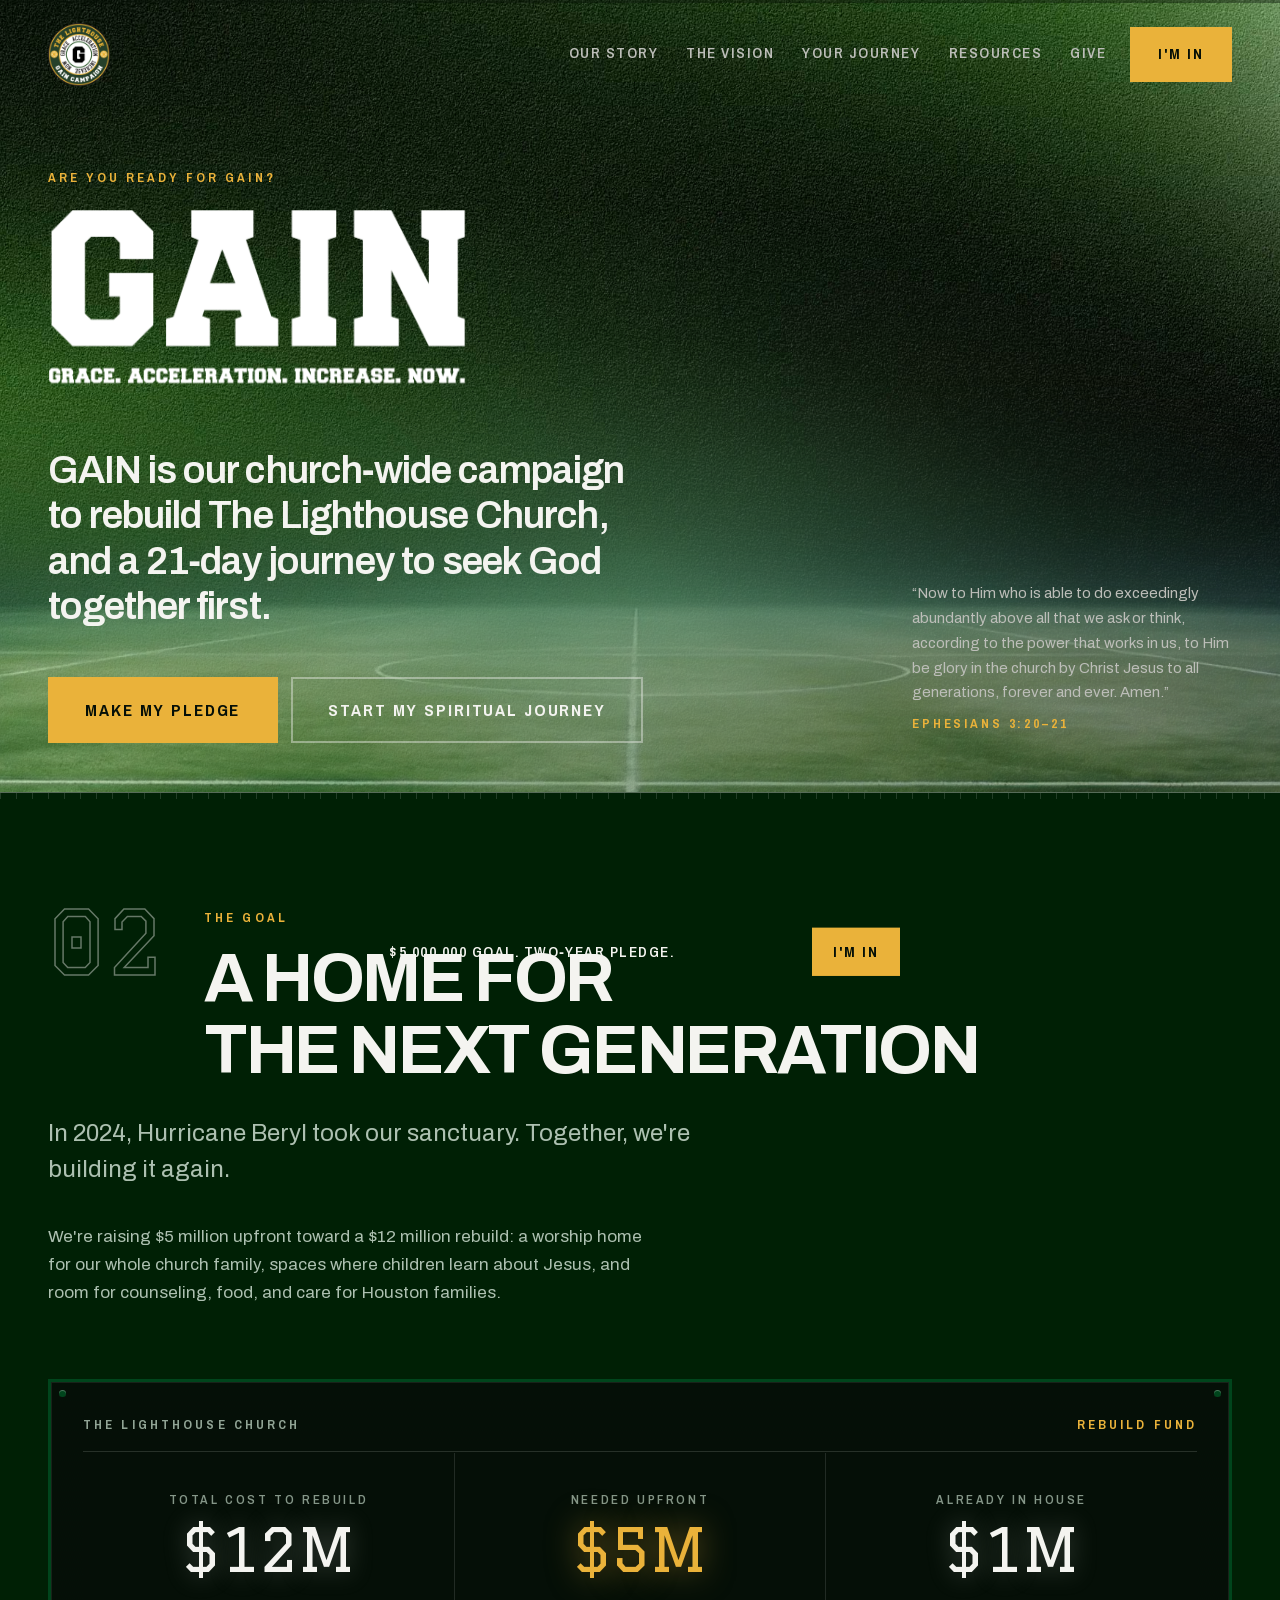
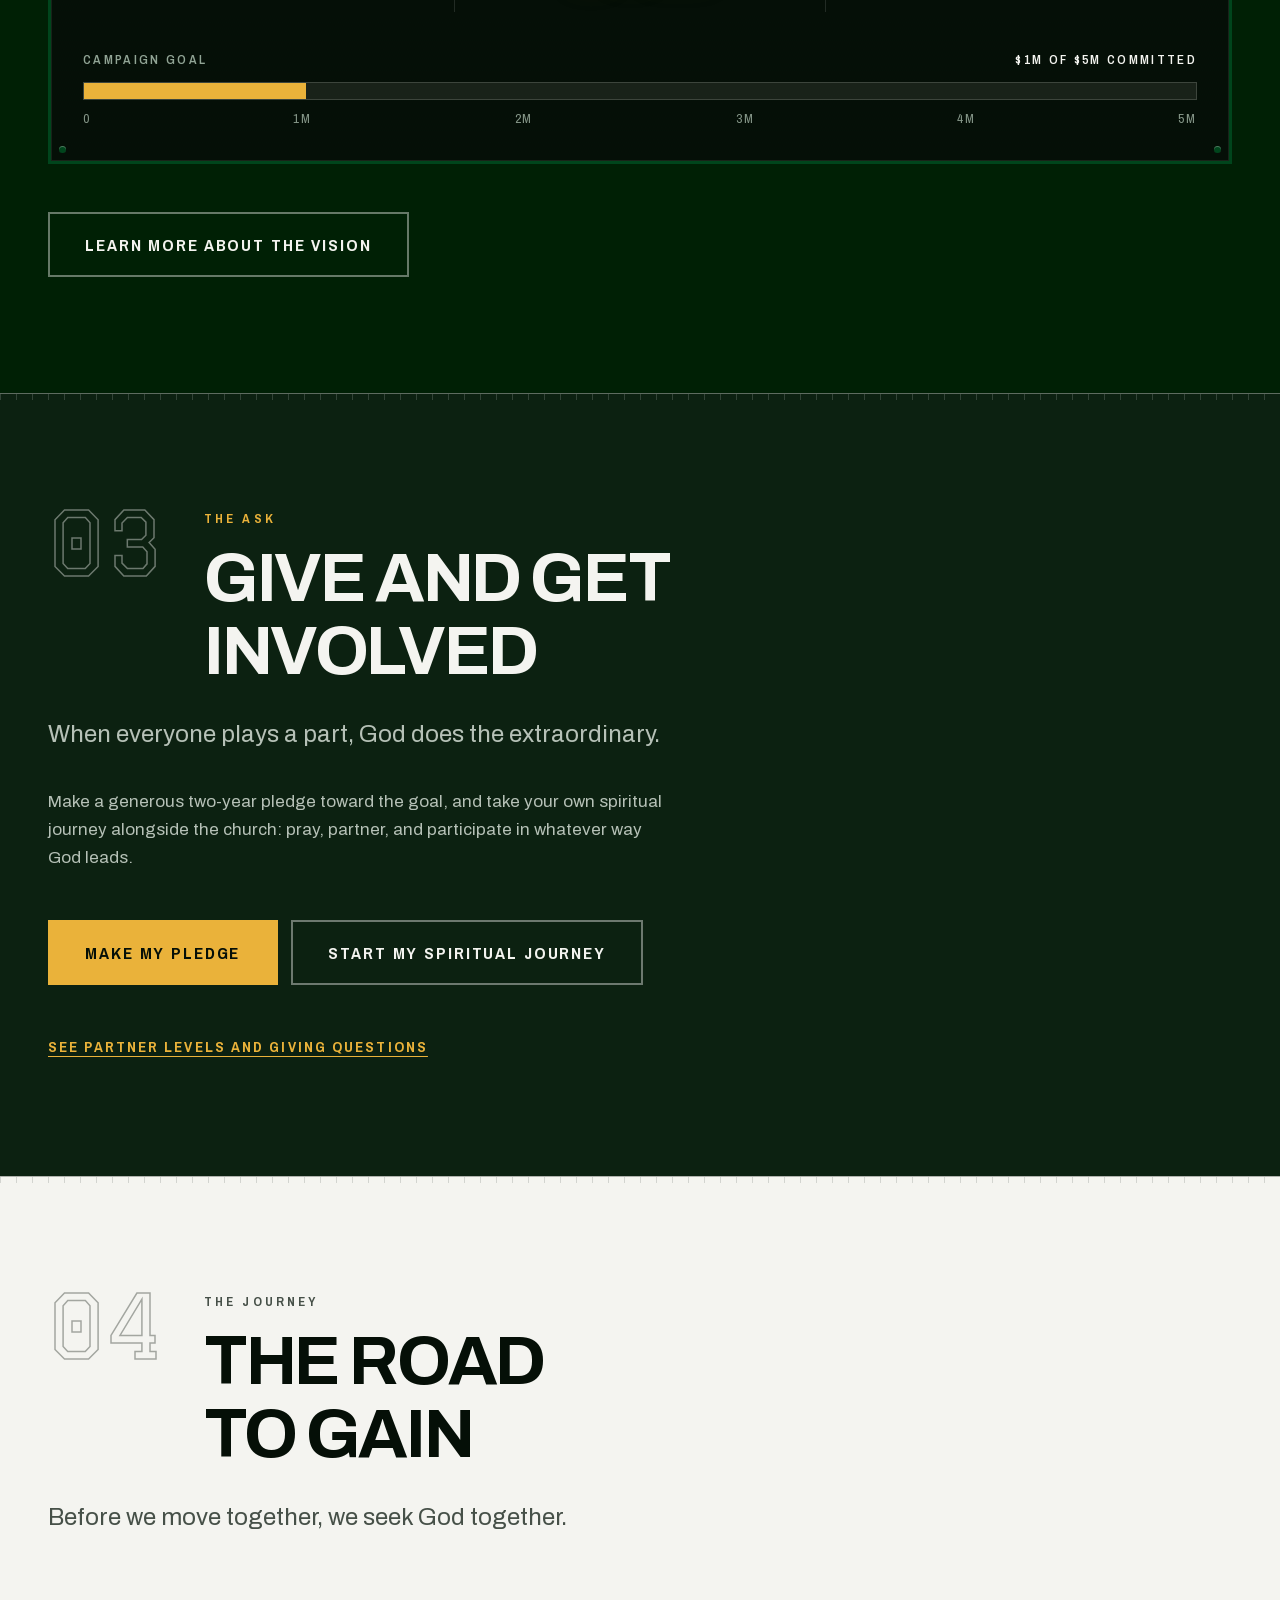
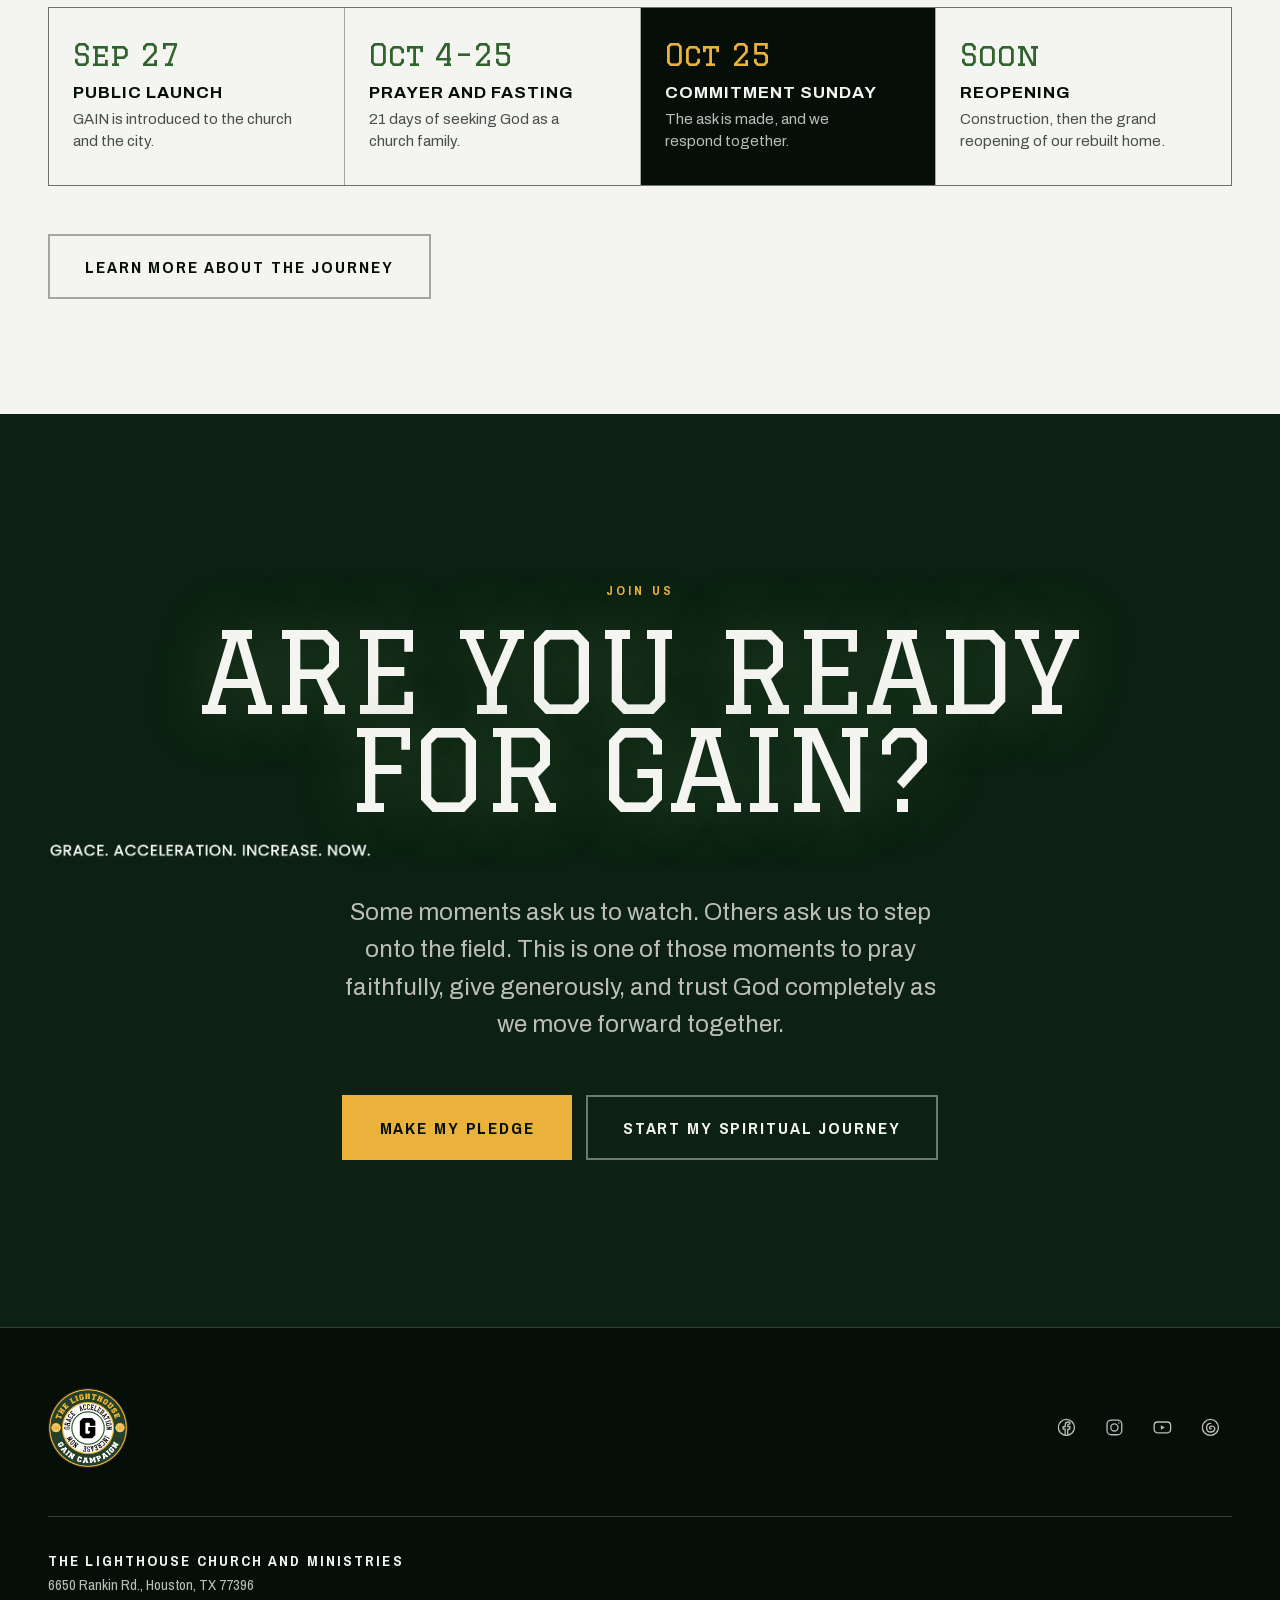
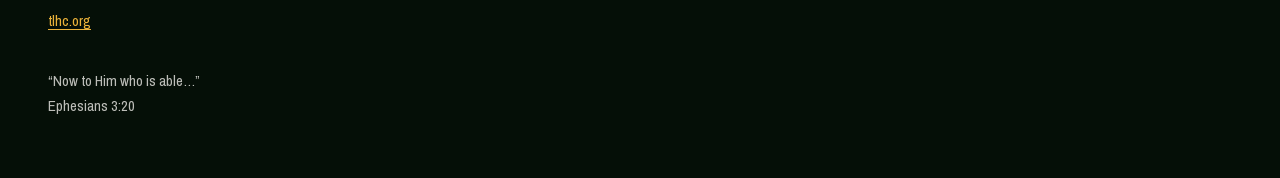
==== index.html @ d68cd8cf "Move the GAIN pledge form to gainjourney.org (/pledge) - New /pledge page with the same fields and w" ====
<!DOCTYPE html>
<html lang="en">
<head>
<meta charset="utf-8">
<meta name="viewport" content="width=device-width, initial-scale=1">
<title>GAIN | The Lighthouse Church</title>
<meta name="description" content="Grace. Acceleration. Increase. Now. The Lighthouse Church is rebuilding. A generous two-year pledge toward a $5,000,000 goal.">
<meta name="theme-color" content="#0c2111">

<link rel="icon" href="assets/favicon-32.png" sizes="32x32" type="image/png">
<link rel="icon" href="assets/favicon-16.png" sizes="16x16" type="image/png">
<link rel="apple-touch-icon" href="assets/apple-touch-icon.png">

<meta property="og:type" content="website">
<meta property="og:title" content="GAIN | The Lighthouse Church">
<meta property="og:description" content="Grace. Acceleration. Increase. Now. Are you ready for GAIN?">
<meta property="og:image" content="assets/field-night.jpg">

<link rel="preload" href="assets/fonts/graduate-400.woff2" as="font" type="font/woff2" crossorigin>
<link rel="preload" href="assets/fonts/archivo-narrow-var.woff2" as="font" type="font/woff2" crossorigin>
<link rel="stylesheet" href="styles.css">
</head>
<body>

<a class="skip" href="#hero">Skip to content</a>
<div class="drive" aria-hidden="true"><span class="drive__bar"></span></div>

<!-- ══ NAV ══════════════════════════════════════════════════════════ -->
<header class="nav" id="nav">
  <div class="nav__in">
    <a class="brand" href="/" aria-label="GAIN, The Lighthouse Church, home">
      <span class="brand__mark"><img src="/assets/gain-stamp.png" alt="The Lighthouse Church, GAIN Campaign" class="brand__mark-img" width="600" height="600"></span>
    </a>

    <nav class="nav__links" aria-label="Sections">
      <a href="/story">Our Story</a>
      <a href="/vision">The Vision</a>
      <a href="/journey">Your Journey</a>
      <a href="/resources">Resources</a>
      <a href="/give">Give</a>
    </nav>

    <a class="btn btn--gold nav__cta" href="/pledge">
      I'm In
    </a>

    <button class="burger" id="burger" aria-expanded="false" aria-controls="drawer" aria-label="Open menu">
      <span></span><span></span><span></span>
    </button>
  </div>

  <div class="drawer" id="drawer" hidden>
    <a href="/story">Our Story</a>
    <a href="/vision">The Vision</a>
    <a href="/journey">Your Journey</a>
    <a href="/resources">Resources</a>
    <a href="/give">Give</a>
    <a class="drawer__cta" href="/pledge">
      I'm In
    </a>
  </div>
</header>

<main>

<!-- ══ HERO ═════════════════════════════════════════════════════════ -->
<section class="hero" id="hero">
  <div class="hero__field" aria-hidden="true"></div>
  <div class="hero__glow" aria-hidden="true"></div>

  <div class="hero__in">
    <p class="kicker kicker--gold r" data-r="1">Are you ready for GAIN?</p>

    <h1 class="wordmark r" data-r="2">
      <span class="wordmark__line"><img src="assets/gain-logo-full-white.png" alt="GAIN. Grace. Acceleration. Increase. Now." class="wordmark__img"></span>
    </h1>

    <div class="hero__ledes r" data-r="4">
      <p class="hero__lede hero__lede--one">GAIN is our church&#8209;wide campaign to rebuild The Lighthouse Church, and a 21&#8209;day journey to seek God together first.</p>
    </div>

    <blockquote class="verse r" data-r="5">
      <p>“Now to Him who is able to do exceedingly abundantly above all that we ask or think,
      according to the power that works in us, to Him be glory in the church by Christ Jesus
      to all generations, forever and ever. Amen.”</p>
      <cite>Ephesians 3:20&#8211;21</cite>
    </blockquote>

    <div class="hero__acts r" data-r="6">
      <a class="btn btn--gold btn--lg" href="/pledge">
        Make my pledge
      </a>
      <a class="btn btn--ghost btn--lg" href="/resources/spiritual-commitment">Start my spiritual journey</a>
    </div>
  </div>
</section>

<!-- ══ THE GOAL ═════════════════════════════════════════════════════ -->
<section class="band band--navy" id="goal">
  <div class="wrap">
    <header class="shead">
      <span class="shead__num" aria-hidden="true">02</span>
      <div class="shead__txt">
        <p class="kicker kicker--gold">The goal</p>
        <h2>A home for <br>the next generation</h2>
      </div>
    </header>

    <p class="lede lede--wide">In 2024, Hurricane Beryl took our sanctuary. Together, we're building it again.</p>

    <div class="prose">
      <p>We're raising $5 million upfront toward a $12 million rebuild: a worship home for
      our whole church family, spaces where children learn about Jesus, and room for
      counseling, food, and care for Houston families.</p>
    </div>

    <div class="scoreboard" id="scoreboard">
      <div class="scoreboard__bolts" aria-hidden="true"><span></span><span></span><span></span><span></span></div>

      <div class="scoreboard__head">
        <span>The Lighthouse Church</span>
        <span class="scoreboard__live">Rebuild fund</span>
      </div>

      <div class="scoreboard__rows">
        <div class="sb">
          <span class="sb__lab">Total cost to rebuild</span>
          <span class="sb__fig" data-count="12" data-prefix="$" data-suffix="M">$12M</span>
        </div>
        <div class="sb sb--key">
          <span class="sb__lab">Needed upfront</span>
          <span class="sb__fig" data-count="5" data-prefix="$" data-suffix="M">$5M</span>
        </div>
        <div class="sb">
          <span class="sb__lab">Already in house</span>
          <span class="sb__fig" data-count="1" data-prefix="$" data-suffix="M">$1M</span>
        </div>
      </div>

      <div class="meter">
        <div class="meter__lab">
          <span>Campaign goal</span>
          <span>$1M of $5M committed</span>
        </div>
        <div class="meter__track" role="img" aria-label="20 percent of the 5 million dollar goal is committed">
          <div class="meter__fill" style="--pct:20%"></div>
        </div>
        <div class="meter__ticks" aria-hidden="true">
          <span>0</span><span>1M</span><span>2M</span><span>3M</span><span>4M</span><span>5M</span>
        </div>
      </div>
    </div>


    <div class="more">
      <a class="btn btn--ghost btn--lg" href="/vision">Learn more about the vision</a>
    </div>
  </div>
</section>

<!-- ══ THE ASK ══════════════════════════════════════════════════════ -->
<section class="band band--green" id="ask">
  <div class="wrap">
    <header class="shead">
      <span class="shead__num" aria-hidden="true">03</span>
      <div class="shead__txt">
        <p class="kicker kicker--gold">The ask</p>
        <h2>Give and get <br>involved</h2>
      </div>
    </header>

    <p class="lede lede--wide">When everyone plays a part, God does the extraordinary.</p>

    <div class="prose">
      <p>Make a generous two-year pledge toward the goal, and take your own spiritual
      journey alongside the church: pray, partner, and participate in whatever way
      God leads.</p>
    </div>

    <div class="hero__acts">
      <a class="btn btn--gold btn--lg" href="/pledge">
        Make my pledge
      </a>
      <a class="btn btn--ghost btn--lg" href="/resources/spiritual-commitment">Start my spiritual journey</a>
    </div>

    <p class="more"><a class="textlink" href="/give">See partner levels and giving questions</a></p>
  </div>
</section>

<!-- ══ THE JOURNEY ══════════════════════════════════════════════════ -->
<section class="band band--chalk" id="journey">
  <div class="wrap">
    <header class="shead">
      <span class="shead__num" aria-hidden="true">04</span>
      <div class="shead__txt">
        <p class="kicker">The journey</p>
        <h2>The road <br>to GAIN</h2>
      </div>
    </header>

    <p class="lede">Before we move together, we seek God together.</p>

    <ol class="road">
      <li><span class="road__d">Sep 27</span><h3>Public launch</h3><p>GAIN is introduced to the church and the city.</p></li>
      <li><span class="road__d">Oct 4&#8211;25</span><h3>Prayer and fasting</h3><p>21 days of seeking God as a church family.</p></li>
      <li class="road--hero"><span class="road__d">Oct 25</span><h3>Commitment Sunday</h3><p>The ask is made, and we respond together.</p></li>
      <li><span class="road__d">Soon</span><h3>Reopening</h3><p>Construction, then the grand reopening of our rebuilt home.</p></li>
    </ol>

    <div class="more">
      <a class="btn btn--ghost btn--lg" href="/journey">Learn more about the journey</a>
    </div>
  </div>
</section>

<!-- ══ FINAL CTA ═════════════════════════════════════════════════════ -->
<section class="final" id="final">
  <div class="final__field" aria-hidden="true"></div>
  <div class="wrap">
    <p class="kicker kicker--gold">Join us</p>
    <h2 class="final__h">Are you ready <br>for GAIN?</h2>
    <p class="final__tag"><img src="assets/gain-tagline.png" alt="Grace. Acceleration. Increase. Now." class="tagline-img"></p>
    <p class="final__body">Some moments ask us to watch. Others ask us to step onto the
    field. This is one of those moments to pray faithfully, give generously, and trust
    God completely as we move forward together.</p>
    <div class="hero__acts hero__acts--center">
      <a class="btn btn--gold btn--lg" href="/pledge">
        Make my pledge
      </a>
      <a class="btn btn--ghost btn--lg" href="/resources/spiritual-commitment">Start my spiritual journey</a>
    </div>
  </div>
</section>

</main>

<!-- ══ FOOTER ═══════════════════════════════════════════════════════ -->
<footer class="foot">
  <div class="wrap">
    <div class="foot__top">
      <img class="foot__logo" src="assets/gain-stamp.png" alt="The Lighthouse Church GAIN Campaign" width="600" height="600" loading="lazy">

      <ul class="foot__socials" aria-label="Follow The Lighthouse Church">
        <li>
          <a href="https://www.facebook.com/TheLightHouseChurch" target="_blank" rel="noopener">
            <svg viewBox="0 0 24 24" fill="none" stroke="currentColor" stroke-width="1.5" stroke-linecap="round" stroke-linejoin="round" aria-hidden="true" focusable="false">
              <circle cx="12" cy="12" r="9.25"/>
              <path d="M13.6 21v-7.1h2.2l.35-2.7h-2.55V9.5c0-.78.22-1.32 1.33-1.32H16V5.86c-.24-.03-1.06-.1-2.02-.1-2 0-3.38 1.22-3.38 3.46v2.02H8.2v2.7h2.4V21"/>
            </svg>
            <span class="sr-only">Facebook (opens in a new tab)</span>
          </a>
        </li>
        <li>
          <a href="https://www.instagram.com/lhhoustonchurch" target="_blank" rel="noopener">
            <svg viewBox="0 0 24 24" fill="none" stroke="currentColor" stroke-width="1.5" stroke-linecap="round" stroke-linejoin="round" aria-hidden="true" focusable="false">
              <rect x="3.5" y="3.5" width="17" height="17" rx="5"/>
              <circle cx="12" cy="12" r="4.15"/>
              <circle cx="17.15" cy="6.85" r="0.9" fill="currentColor" stroke="none"/>
            </svg>
            <span class="sr-only">Instagram (opens in a new tab)</span>
          </a>
        </li>
        <li>
          <a href="https://www.youtube.com/KeionHendersonTV" target="_blank" rel="noopener">
            <svg viewBox="0 0 24 24" fill="none" stroke="currentColor" stroke-width="1.5" stroke-linecap="round" stroke-linejoin="round" aria-hidden="true" focusable="false">
              <rect x="2.5" y="5.75" width="19" height="12.5" rx="4"/>
              <path d="M10.2 9.4v5.2l4.6-2.6-4.6-2.6z" fill="currentColor" stroke="none"/>
            </svg>
            <span class="sr-only">YouTube (opens in a new tab)</span>
          </a>
        </li>
        <li>
          <a href="https://www.threads.com/@lhhoustonchurch" target="_blank" rel="noopener">
            <svg viewBox="0 0 24 24" fill="none" stroke="currentColor" stroke-width="1.5" stroke-linecap="round" stroke-linejoin="round" aria-hidden="true" focusable="false">
              <circle cx="12" cy="12" r="9.25"/>
              <path d="M12.4 7.3c-3 0-4.75 1.8-4.75 5s1.75 5 4.75 5c2.5 0 4.05-1.15 4.5-2.85.4-1.5-.15-2.9-1.6-3.5-1.1-.45-2.5-.5-3.5.1-.75.45-1.05 1.15-.75 1.85.3.7 1.15.95 1.95.65"/>
            </svg>
            <span class="sr-only">Threads (opens in a new tab)</span>
          </a>
        </li>
      </ul>
    </div>

    <div class="foot__in">
      <div>
        <p class="foot__name">The Lighthouse Church and Ministries</p>
        <p>6650 Rankin Rd., Houston, TX 77396</p>
        <p><a href="https://tlhc.org">tlhc.org</a></p>
      </div>
      <p class="foot__verse">“Now to Him who is able…” Ephesians 3:20</p>
    </div>
  </div>
</footer>

<!-- sticky ask -->
<div class="sticky" id="sticky">
  <span>$5,000,000 goal. Two&#8209;year pledge.</span>
  <a class="btn btn--gold" href="/pledge">
    I'm in
  </a>
</div>

<script src="main.js"></script>
</body>
</html>
---- styles.css ----
/* ═══════════════════════════════════════════════════════════════════
   GAIN DAY · The Lighthouse Church
   Lane: championship game program × broadcast graphics package.
   Color strategy: drenched field green, gold load-bearing, deep ink second
   world (no blue: campaign manager wants this site distinct from TLHC's own
   blue brand, green / white / black only).
   ═══════════════════════════════════════════════════════════════════ */

/* Self-hosted: same origin, no third-party round trip, no Google Fonts
   data leaving the visitor's browser. Latin subset only. */
@font-face {
  font-family: 'Archivo';
  font-style: normal;
  font-weight: 400 700;
  font-display: swap;
  src: url('assets/fonts/archivo-var.woff2') format('woff2');
  unicode-range: U+0000-00FF, U+0131, U+0152-0153, U+02BB-02BC, U+02C6, U+02DA, U+02DC, U+0304, U+0308, U+0329, U+2000-206F, U+20AC, U+2122, U+2191, U+2193, U+2212, U+2215, U+FEFF, U+FFFD;
}
@font-face {
  font-family: 'Archivo Narrow';
  font-style: normal;
  font-weight: 400 700;
  font-display: swap;
  src: url('assets/fonts/archivo-narrow-var.woff2') format('woff2');
  unicode-range: U+0000-00FF, U+0131, U+0152-0153, U+02BB-02BC, U+02C6, U+02DA, U+02DC, U+0304, U+0308, U+0329, U+2000-206F, U+20AC, U+2122, U+2191, U+2193, U+2212, U+2215, U+FEFF, U+FFFD;
}
@font-face {
  font-family: 'Graduate';
  font-style: normal;
  font-weight: 400;
  font-display: swap;
  src: url('assets/fonts/graduate-400.woff2') format('woff2');
  unicode-range: U+0000-00FF, U+0131, U+0152-0153, U+02BB-02BC, U+02C6, U+02DA, U+02DC, U+0304, U+0308, U+0329, U+2000-206F, U+20AC, U+2122, U+2191, U+2193, U+2212, U+2215, U+FEFF, U+FFFD;
}

/* ── tokens ──────────────────────────────────────────────────────── */
/* Channel tokens carry L C H so every alpha variant stays on-system.
   Never author a raw oklch() below this block. */
:root {
  --ink-ch:    0.155 0.024 152;
  --field9-ch: 0.225 0.042 150;
  --field-ch:  0.450 0.098 143;
  --glow-ch:   0.620 0.105 145;
  --navy9-ch:  0.205 0.072 152;
  --navy-ch:   0.262 0.090 152;
  --gold-ch:   0.795 0.145 82;
  --chalk-ch:  0.965 0.005 106;

  /* green ramp */
  --ink:        oklch(var(--ink-ch));
  --field-900:  oklch(var(--field9-ch));
  --field:      oklch(var(--field-ch));

  /* "navy" ramp: names kept for a minimal diff, but recolored to green-black
     hue (was blue 264, now 152) so nothing on the page reads as blue */
  --navy-900:   oklch(var(--navy9-ch));
  --navy:       oklch(var(--navy-ch));
  --navy-700:   oklch(0.340 0.098 152);

  /* gold + chalk */
  --gold:       oklch(var(--gold-ch));
  --gold-deep:  oklch(0.680 0.140 76);
  --chalk:      oklch(var(--chalk-ch));
  --chalk-dim:  oklch(0.800 0.008 120);
  --slate-dark: oklch(0.255 0.022 152);

  /* semantic, reassigned per band */
  --bg:      var(--field-900);
  --fg:      var(--chalk);
  --fg-soft: oklch(0.800 0.020 148);
  --rule:    oklch(var(--chalk-ch) / 0.20);
  --rule-hi: oklch(var(--chalk-ch) / 0.42);
  --wash:    oklch(var(--chalk-ch) / 0.06);
  --focus:   var(--gold);
  --danger:  oklch(0.640 0.190 27);

  /* per-band text ramps */
  --on-chalk:     oklch(0.420 0.018 150);
  --on-chalk-dim: oklch(0.480 0.018 150);
  --on-navy:      oklch(0.790 0.030 152);
  --on-navy-2:    oklch(0.700 0.030 152);
  --on-navy-3:    oklch(0.655 0.028 152);
  --ok:      oklch(0.480 0.110 150);

  /* masks only ever read the alpha channel; the color never paints */
  --mask-solid: oklch(0 0 0);

  /* type scale, ratio ~1.33 */
  --t-xs:  0.8125rem;
  --t-sm:  0.9375rem;
  --t-b:   1.0625rem;
  --t-lg:  clamp(1.15rem, 0.95rem + 0.8vw, 1.5rem);
  --t-h3:  clamp(1.25rem, 1.05rem + 0.9vw, 1.75rem);
  --t-h2:  clamp(2.25rem, 1.4rem + 3.6vw, 4.75rem);
  --t-h1:  clamp(3.5rem, 1rem + 14.5vw, 12rem);

  /* rhythm */
  --gut:   clamp(1.25rem, 4vw, 3rem);
  --band:  clamp(4.5rem, 9vw, 9.5rem);
  --band-tight: clamp(3rem, 6vw, 6rem);
  --max:   76rem;

  --ease: cubic-bezier(0.16, 1, 0.3, 1);
}

/* ── reset ───────────────────────────────────────────────────────── */
*, *::before, *::after { box-sizing: border-box; }
* { margin: 0; }

html { -webkit-text-size-adjust: 100%; scroll-behavior: smooth; }
@media (prefers-reduced-motion: reduce) { html { scroll-behavior: auto; } }

body {
  background: var(--ink);
  color: var(--fg);
  font-family: Archivo, "Helvetica Neue", Arial, sans-serif;
  font-size: var(--t-b);
  line-height: 1.62;
  font-synthesis-weight: none;
  -webkit-font-smoothing: antialiased;
  overflow-x: hidden;
}

img { max-width: 100%; display: block; }
[hidden] { display: none !important; }
a { color: inherit; }
button, input, select { font: inherit; color: inherit; }
::selection { background: var(--gold); color: var(--ink); }

:focus-visible {
  outline: 2px solid var(--focus);
  outline-offset: 3px;
  border-radius: 2px;
}

.skip {
  position: absolute; left: 0.5rem; top: -100vh; z-index: 200;
  background: var(--gold); color: var(--ink);
  padding: 0.7rem 1.1rem; font-weight: 700; text-decoration: none;
}
.skip:focus { top: 0.5rem; }

/* visible to assistive tech only */
.sr-only {
  position: absolute; width: 1px; height: 1px;
  padding: 0; margin: -1px; overflow: hidden;
  clip-path: inset(50%); white-space: nowrap; border: 0;
}

/* ── shared type ─────────────────────────────────────────────────── */
h1, h2, h3 { line-height: 1.06; font-weight: 700; letter-spacing: -0.022em; }
/* overflow-wrap is a safety net: text-wrap: balance picks line-break widths
   assuming every word can break at a space, but doesn't re-check that its
   own last line still fits, so a long unbroken word (e.g. "extraordinary.")
   can overflow its own container by several rem after balancing. */
h2 { font-size: var(--t-h2); text-transform: uppercase; letter-spacing: -0.035em; text-wrap: balance; overflow-wrap: break-word; }
h3 { font-size: var(--t-h3); letter-spacing: -0.018em; text-wrap: balance; }
p, li, dd, figcaption { text-wrap: pretty; }

/* authored line breaks are a wide-viewport nicety, never a mobile constraint */
h2 br, .final__h br { display: none; }
@media (min-width: 48rem) { h2 br, .final__h br { display: inline; } }

/* fixed nav clearance for direct hash loads */
section[id] { scroll-margin-top: 5.5rem; }

.kicker {
  font-family: "Archivo Narrow", Archivo, sans-serif;
  font-size: var(--t-xs);
  font-weight: 700;
  text-transform: uppercase;
  letter-spacing: 0.24em;
  color: var(--fg-soft);
  margin-bottom: 1rem;
}
.kicker--gold { color: var(--gold); }

.lede {
  font-size: var(--t-lg);
  line-height: 1.5;
  max-width: 42ch;
  color: var(--fg-soft);
  margin-top: 1.75rem;
}
.lede--wide { max-width: 56ch; }

/* shared measure for narrative paragraphs, reused across several sections */
.prose { max-width: 62ch; margin-top: clamp(1.5rem, 3vw, 2.25rem); }
.prose p { color: var(--fg-soft); font-size: var(--t-b); line-height: 1.65; }
.prose p + p { margin-top: 1.1rem; }
.prose b { color: var(--fg); font-weight: 700; }
/* a kicker introducing a second sub-topic mid-section, and the lede under it */
.prose + .kicker--gold { margin-top: clamp(2.5rem, 5vw, 3.75rem); }
.kicker--gold + .lede { margin-top: 0.5rem; }
/* a CTA directly closing out a paragraph, rather than a whole section */
.prose + .btn { margin-top: clamp(1.5rem, 3vw, 2rem); }

.stamp {
  font-family: "Archivo Narrow", Archivo, sans-serif;
  font-size: var(--t-sm);
  font-weight: 700;
  text-transform: uppercase;
  letter-spacing: 0.2em;
  color: var(--gold);
  text-align: center;
  margin-top: clamp(3rem, 6vw, 5rem);
  padding-top: 1.5rem;
  border-top: 1px solid var(--rule);
}

.note {
  font-family: "Archivo Narrow", Archivo, sans-serif;
  font-size: var(--t-sm);
  color: var(--fg-soft);
  margin-top: 2rem;
}

/* ── layout ──────────────────────────────────────────────────────── */
.wrap { width: min(100% - (var(--gut) * 2), var(--max)); margin-inline: auto; }
.wrap--narrow { --max: 52rem; }

.band {
  position: relative;
  padding-block: var(--band);
  background: var(--bg);
  color: var(--fg);
}
.band--tight { padding-top: var(--band-tight); }

.band--green { --bg: var(--field-900); }
.band--ink   { --bg: var(--ink); }
.band--navy  {
  --bg: var(--navy-900);
  --fg-soft: var(--on-navy);
  --rule: oklch(var(--chalk-ch) / 0.17);
}
.band--chalk {
  --focus: var(--ink);
  --bg: var(--chalk);
  --fg: var(--ink);
  --fg-soft: var(--on-chalk);
  --rule: oklch(var(--ink-ch) / 0.16);
  --rule-hi: oklch(var(--ink-ch) / 0.34);
}

/* chalk hash-mark rule at the top of every band */
.band::before {
  content: "";
  position: absolute; inset-inline: 0; top: 0; height: 7px;
  background:
    linear-gradient(var(--rule-hi), var(--rule-hi)) top left / 100% 1px no-repeat,
    repeating-linear-gradient(90deg,
      var(--rule) 0 1px, transparent 1px 16px) bottom left / 100% 6px no-repeat;
  opacity: 0.85;
}

/* ── section headers ─────────────────────────────────────────────── */
.shead {
  display: grid;
  grid-template-columns: minmax(0, auto) minmax(0, 1fr);
  gap: clamp(1rem, 3vw, 2.5rem);
  align-items: start;
}
.shead__num {
  font-family: Graduate, Georgia, serif;
  font-size: clamp(2.75rem, 7vw, 5.5rem);
  line-height: 0.78;
  color: transparent;
  -webkit-text-stroke: 1.5px var(--rule-hi);
  letter-spacing: 0.02em;
  user-select: none;
}
@supports not (-webkit-text-stroke: 1px currentColor) {
  .shead__num { color: var(--rule); }
}
.shead__txt { min-width: 0; }
.shead .kicker { margin-bottom: 0.85rem; }
/* Utility pages off the numbered section flow (e.g. /resources) skip the
   .shead__num badge - collapse to one column so .shead__txt still gets the
   full width instead of just the "auto" track's content width. */
.shead--plain { grid-template-columns: minmax(0, 1fr); }

/* ── buttons ─────────────────────────────────────────────────────── */
.btn {
  display: inline-flex; align-items: center; justify-content: center;
  appearance: none; -webkit-appearance: none;
  background: none; border-radius: 0;
  font: inherit;
  font-family: "Archivo Narrow", Archivo, sans-serif;
  font-weight: 700;
  font-size: var(--t-sm);
  text-transform: uppercase;
  letter-spacing: 0.14em;
  text-decoration: none;
  padding: 0.85rem 1.6rem;
  border: 2px solid transparent;
  cursor: pointer;
  transition: transform 0.35s var(--ease), background-color 0.35s var(--ease),
              color 0.35s var(--ease), border-color 0.35s var(--ease);
}
.btn--lg { padding: 1.05rem 2.2rem; font-size: var(--t-b); letter-spacing: 0.11em; }
.btn--block { width: 100%; padding-block: 1.05rem; }

.btn--gold { background: var(--gold); color: var(--ink); border-color: var(--gold); }
.btn--gold:hover { background: var(--gold-deep); border-color: var(--gold-deep); transform: translateY(-2px); }

.btn--ghost { border-color: var(--rule-hi); color: var(--fg); }
.btn--ghost:hover { border-color: var(--chalk); background: var(--wash); transform: translateY(-2px); }
.btn:active { transform: translateY(0) scale(0.985); transition-duration: 0.08s; }
.btn[disabled] { opacity: 0.55; pointer-events: none; }

/* ── drive progress ──────────────────────────────────────────────── */
.drive {
  position: fixed; inset-inline: 0; top: 0; height: 3px; z-index: 120;
  background: oklch(var(--ink-ch) / 0.4);
  pointer-events: none;
}
.drive__bar {
  display: block; height: 100%; width: 100%;
  background: var(--gold);
  transform: scaleX(0); transform-origin: left;
}

/* ── nav ─────────────────────────────────────────────────────────── */
.nav {
  position: fixed; inset-inline: 0; top: 0; z-index: 110;
  transition: background-color 0.4s var(--ease), border-color 0.4s var(--ease);
}
.nav.is-stuck,
/* The nav starts transparent everywhere else because the hero underneath
   is always dark, so light nav text stays readable pre-scroll. This page
   has no hero - its first section is the light chalk band - so its nav
   needs the solid, opaque treatment unconditionally, not just once stuck. */
.no-hero .nav {
  /* Fully opaque, deliberately. At 0.94 the fixed nav let scrolling content
     ghost through underneath it: bright text at high contrast is legible
     even through a 6% gap, since there is no backdrop-filter blur to soften
     what's behind. A solid nav bar cannot show what it's covering. */
  background: var(--ink);
  border-bottom: 1px solid var(--rule);
}
.nav__in {
  width: min(100% - (var(--gut) * 2), var(--max));
  margin-inline: auto;
  display: flex; align-items: center; gap: 1.5rem;
  padding-block: clamp(0.75rem, 1.6vw, 1.15rem);
}

.brand { text-decoration: none; display: grid; gap: 0.15rem; margin-right: auto; padding-block: 0.3rem; }
.brand__mark {
  font-family: Graduate, Georgia, serif;
  font-size: clamp(1.1rem, 2.2vw, 1.4rem);
  line-height: 1;
  text-transform: uppercase;
  letter-spacing: 0.01em;
  color: var(--chalk);
}
/* Fixed rem scale, not em: this is a circular badge (fine ring text), not a
   wordmark, so it's sized off the nav bar's own height rather than any
   adjacent text's font-size. Now the only thing in .brand (the "THE
   LIGHTHOUSE CHURCH" label above it is gone), so it can run a bit bigger. */
.brand__mark-img { height: clamp(3.25rem, 6.2vw, 3.9rem); width: auto; display: block; }

.nav__links { display: flex; gap: clamp(1rem, 2.2vw, 2rem); }
.nav__links a {
  font-family: "Archivo Narrow", Archivo, sans-serif;
  font-size: var(--t-sm); font-weight: 600;
  text-transform: uppercase; letter-spacing: 0.1em;
  text-decoration: none; color: var(--chalk-dim);
  padding: 0.8rem 0.35rem;
  margin-inline: -0.35rem;
  white-space: nowrap;
  border-bottom: 2px solid transparent;
  transition: color 0.3s var(--ease), border-color 0.3s var(--ease);
}
.nav__links a:hover { color: var(--chalk); border-bottom-color: var(--gold); }
.nav__links a:active { color: var(--gold); }

.burger { display: none; background: none; border: 0; padding: 0.7rem; cursor: pointer; }
.burger span { display: block; width: 24px; height: 2px; background: var(--chalk); margin: 5px 0; transition: transform 0.35s var(--ease), opacity 0.2s; }
.burger[aria-expanded="true"] span:nth-child(1) { transform: translateY(7px) rotate(45deg); }
.burger[aria-expanded="true"] span:nth-child(2) { opacity: 0; }
.burger[aria-expanded="true"] span:nth-child(3) { transform: translateY(-7px) rotate(-45deg); }

.drawer {
  display: grid; gap: 0.25rem;
  padding: 0.5rem var(--gut) 1.75rem;
  background: var(--ink);
  border-top: 1px solid var(--rule);
}
.drawer a {
  font-family: "Archivo Narrow", Archivo, sans-serif;
  font-size: 1.05rem; font-weight: 600;
  text-transform: uppercase; letter-spacing: 0.1em;
  text-decoration: none; color: var(--chalk);
  padding: 0.7rem 0;
  border-bottom: 1px solid var(--rule);
}
.drawer__cta { color: var(--gold); border-bottom: 0; }

@media (max-width: 76rem) {
  .nav__links, .nav__cta { display: none; }
  .burger { display: block; }
}

/* ── 01 hero ─────────────────────────────────────────────────────── */
.hero {
  position: relative;
  /* Content is bottom-anchored (align-items: flex-end), so min-height only
     sets the gap above the kicker when content is SHORTER than it - that's
     the 100svh -> 88svh cut below. But on a short/medium viewport where the
     stacked hero content (kicker, wordmark, ledes, verse, buttons) is
     TALLER than min-height, the box grows to fit it and flex-end packs
     everything toward the bottom regardless of min-height, so the top
     padding floor becomes the ONLY thing standing between the kicker and
     the fixed nav overlapping it. That floor was cut to 4rem in the same
     change that introduced this bug (reproduced at 1100x700 and 390x700,
     nav bottom edge past the kicker's top edge) - restored to 7rem, safely
     past the tallest measured nav height (~107px) with room to spare. */
  min-height: 88svh;
  display: flex; align-items: flex-end;
  padding-block: clamp(7rem, 10.5vh, 8rem) clamp(2.25rem, 5.5vh, 4rem);
  background-color: var(--field-900);
  background-position: center;
  background-size: cover;
  background-repeat: no-repeat;
  overflow: hidden;
  isolation: isolate;
}
/* same size-tiered breakpoint as .hero__field below, so mobile never pays
   for the full desktop texture */
@media (max-width: 56.24rem) {
  .hero { background-image: url('assets/hero-texture-sm.jpg'); }
}
@media (min-width: 56.25rem) {
  .hero { background-image: url('assets/hero-texture.jpg'); }
}
.hero__field {
  position: absolute; inset-inline: 0; bottom: 0; z-index: -2;
  height: clamp(240px, 46vh, 520px);
  background: bottom center / cover no-repeat;
  opacity: 0.72;
  mask-image: linear-gradient(to top, var(--mask-solid) 42%, transparent 100%);
}
.hero__glow {
  position: absolute; z-index: -1;
  left: 50%; bottom: -18%; translate: -50% 0;
  width: min(140vw, 1500px); aspect-ratio: 2 / 1;
  background: radial-gradient(ellipse at center,
    oklch(var(--glow-ch) / 0.42) 0%,
    oklch(var(--field-ch) / 0.16) 42%,
    transparent 68%);
  pointer-events: none;
}
.hero__in { position: relative; width: min(100% - (var(--gut) * 2), var(--max)); margin-inline: auto; }

/* wide viewports: asymmetric two-column, statement left, rail right */
@media (min-width: 64rem) {
  .hero__in {
    display: grid;
    grid-template-columns: minmax(0, 1fr) minmax(0, 20rem);
    column-gap: clamp(2rem, 5vw, 4.5rem);
    align-items: start;
    grid-template-areas:
      "kick  rail"
      "mark  rail"
      "lede  rail"
      "acts  rail"
      "stats stats";
  }
  .hero .kicker     { grid-area: kick; }
  .hero .wordmark   { grid-area: mark; }
  .hero__ledes      { grid-area: lede; }
  .hero .verse      { grid-area: rail; align-self: end; margin-top: 0; padding-bottom: 0.5rem; }
  .hero__acts       { grid-area: acts; align-self: end; }
  .godstats         { grid-area: stats; margin-top: clamp(2.25rem, 4vw, 3.25rem); }
}

.wordmark {
  font-family: Graduate, Georgia, serif;
  font-size: var(--t-h1);
  line-height: 0.8;
  font-weight: 400;
  text-transform: uppercase;
  letter-spacing: -0.012em;
  color: var(--chalk);
  text-shadow: 0 0 60px oklch(var(--glow-ch) / 0.5),
               0 4px 0 oklch(var(--ink-ch) / 0.35);
  margin: 0.35rem 0 1.25rem;
}
.wordmark__line { display: block; }
/* This image is the full lockup (GAIN + tagline baked in below it), taller
   than the old GAIN-only mark, so it needs more height to render the GAIN
   letters at the same size as before. */
.wordmark__img { height: 0.91em; width: auto; display: block; }

.tagline-img { height: 0.85em; width: auto; display: block; }

.hero__ledes { margin-top: clamp(1.75rem, 4vw, 2.75rem); }
.hero__lede {
  font-size: clamp(1.35rem, 1rem + 1.8vw, 2.4rem);
  line-height: 1.18;
  letter-spacing: -0.025em;
  font-weight: 600;
  max-width: 22ch;
}
.hero__lede + .hero__lede { margin-top: 0.3em; }
.hero__lede--one { max-width: 30ch; }

.verse {
  margin-top: 1.75rem;
  max-width: 46ch;
  font-size: var(--t-sm);
  line-height: 1.65;
  color: var(--chalk-dim);
}
.verse cite {
  display: block; margin-top: 0.5rem;
  font-family: "Archivo Narrow", Archivo, sans-serif;
  font-style: normal; font-weight: 700;
  font-size: var(--t-xs);
  text-transform: uppercase; letter-spacing: 0.22em;
  color: var(--gold);
}

.hero__acts { display: flex; flex-wrap: wrap; gap: 0.85rem; margin-top: clamp(2rem, 4vw, 3rem); }
.hero__acts--center { justify-content: center; }
@media (max-width: 30rem) {
  .hero__acts { display: grid; gap: 0.7rem; }
}

/* "Learn more" row closing a condensed homepage section */
.more { margin-top: clamp(2rem, 4vw, 3rem); }
.textlink {
  font-family: "Archivo Narrow", Archivo, sans-serif;
  font-weight: 700; font-size: var(--t-sm);
  text-transform: uppercase; letter-spacing: 0.14em;
  color: var(--gold);
  text-underline-offset: 4px;
}
.textlink:hover { color: var(--chalk); }

/* Spiritual commitment form: same-origin iframe filling the viewport below
   the fixed nav. The form's commit bar is position:fixed, so the iframe needs a
   viewport height, not a content height. */
.gain-embed {
  height: calc(100vh - 5.2rem);
  min-height: 640px;
  margin-top: 5.2rem;
  background: #0a1a08;
}
.gain-embed iframe { display: block; width: 100%; height: 100%; border: 0; }
@media (max-width: 640px) {
  .gain-embed { height: calc(100vh - 4.2rem); min-height: 560px; margin-top: 4.2rem; }
}

/* "Look what God has done": four-figure strip closing the hero. Numbers
   lead (Graduate, large); the sentence they support sits smaller beneath,
   the reverse of a typical dt/dd pairing, so dt carries the number. */
.godstats {
  padding-top: 1.5rem;
  border-top: 1px solid var(--rule);
}
.godstats__kicker {
  font-family: "Archivo Narrow", Archivo, sans-serif;
  font-size: var(--t-xs); font-weight: 700;
  text-transform: uppercase; letter-spacing: 0.22em;
  color: var(--gold);
  margin-bottom: 1.1rem;
}
.godstats__row {
  display: grid;
  grid-template-columns: repeat(auto-fit, minmax(min(100%, 11rem), 1fr));
  gap: clamp(1.25rem, 3vw, 2.5rem);
}
.godstat__n {
  display: block;
  font-family: Graduate, Georgia, serif;
  font-size: clamp(1.75rem, 4.5vw, 2.75rem);
  line-height: 1;
  color: var(--chalk);
  font-variant-numeric: tabular-nums;
}
.godstat__plus { color: var(--gold); }
.godstat__c {
  margin: 0.5rem 0 0;
  font-family: "Archivo Narrow", Archivo, sans-serif;
  font-size: var(--t-xs);
  text-transform: uppercase; letter-spacing: 0.08em;
  color: var(--chalk-dim);
  line-height: 1.4;
  max-width: 20ch;
}

/* Both URLs sit behind mutually exclusive queries. If either were declared
   unconditionally the browser would fetch it before the override parsed, and
   every visitor would pay for both plates. */
@media (max-width: 56.24rem) {
  .hero__field, .final__field {
    background-image: url("assets/field-night-sm.jpg");
    background-image: image-set(
      url("assets/field-night-sm.webp") type("image/webp"),
      url("assets/field-night-sm.jpg") type("image/jpeg"));
  }
}
@media (min-width: 56.25rem) {
  .hero__field, .final__field {
    background-image: url("assets/field-night.jpg");
    background-image: image-set(
      url("assets/field-night.webp") type("image/webp"),
      url("assets/field-night.jpg") type("image/jpeg"));
  }
}

/* ── 03 drive chart (history) ────────────────────────────────────── */
.drive-chart {
  list-style: none; padding: 0;
  margin-top: clamp(2.75rem, 6vw, 4.5rem);
  position: relative;
}
.drive-chart::before {
  content: ""; position: absolute; top: 0.6rem; bottom: 0.6rem;
  left: clamp(4.4rem, 8vw, 5.6rem);
  width: 1px; background: var(--rule);
}
.play {
  display: grid;
  grid-template-columns: clamp(4.4rem, 8vw, 5.6rem) 1fr;
  gap: 0 clamp(1.25rem, 3vw, 2.5rem);
  padding-block: clamp(1.1rem, 2.4vw, 1.75rem);
  position: relative;
}
.play + .play { border-top: 1px solid var(--rule); }
.play__yr {
  font-family: Graduate, Georgia, serif;
  font-size: clamp(0.9rem, 1.7vw, 1.15rem);
  line-height: 1.2;
  color: oklch(var(--glow-ch));
  letter-spacing: 0;
  text-align: right;
  position: relative;
}
.play__yr .sl { opacity: 0.4; }
.play__yr::after {
  content: ""; position: absolute; top: 0.34em; right: -6.5px;
  width: 9px; height: 9px; border-radius: 50%;
  background: var(--chalk); border: 2px solid var(--field);
}
.play--now .play__yr { color: var(--gold); }
.play--now .play__yr::after { background: var(--gold); border-color: var(--gold-deep); }
.play__body h3 { margin-bottom: 0.4rem; }
.play__body p { color: var(--fg-soft); max-width: 56ch; }

/* ── the trial ───────────────────────────────────────────────────── */
.trial {
  display: grid;
  grid-template-columns: repeat(auto-fit, minmax(min(100%, 22rem), 1fr));
  gap: clamp(2rem, 5vw, 4rem);
  align-items: start;
  margin-top: clamp(3rem, 7vw, 5.5rem);
  padding-top: clamp(2rem, 5vw, 3.5rem);
  border-top: 2px solid var(--ink);
}
/* ── photo slates ────────────────────────────────────────────────── */
.slate-set { display: grid; gap: clamp(1.5rem, 3.5vw, 2.5rem); }
/* Stacked is fine on narrow viewports; side by side keeps both photos
   closer in height to .trial's prose column on wide ones. */
@media (min-width: 64rem) {
  .slate-set { grid-template-columns: 1fr 1fr; }
}
.slate { margin: 0; }
.slate__frame {
  position: relative;
  aspect-ratio: 4 / 3;
  background:
    repeating-linear-gradient(135deg,
      oklch(var(--chalk-ch) / 0.035) 0 2px,
      transparent 2px 9px),
    var(--slate-dark);
  border: 1px solid var(--rule-hi);
  display: grid; place-items: center;
  /* overflow: hidden also resets the grid item's automatic minimum size to 0.
     Without it, a dropped-in photo taller than this frame's own aspect-ratio
     forces the frame to grow to the photo's intrinsic height instead of
     cropping it, since replaced elements can't shrink past their own
     min-content size inside a grid item by default. */
  overflow: hidden;
}
.slate__frame--tall { aspect-ratio: 3 / 2; }
.slate__frame::before,
.slate__frame::after {
  content: ""; position: absolute; width: 14px; height: 14px;
  border: 1px solid var(--gold); opacity: 0.7;
}
.slate__frame::before { top: 10px; left: 10px; border-right: 0; border-bottom: 0; }
.slate__frame::after  { bottom: 10px; right: 10px; border-left: 0; border-top: 0; }
.slate__tag {
  font-family: "Archivo Narrow", Archivo, sans-serif;
  font-size: var(--t-xs); font-weight: 700;
  text-transform: uppercase; letter-spacing: 0.24em;
  color: var(--gold);
}
.slate figcaption {
  font-family: "Archivo Narrow", Archivo, sans-serif;
  font-size: var(--t-xs);
  text-transform: uppercase; letter-spacing: 0.13em;
  color: var(--fg-soft);
  margin-top: 0.75rem;
}
.slate--dark .slate__frame { background-color: var(--field-900); }
.slate__frame img {
  width: 100%; height: 100%;
  object-fit: cover;
  display: block;
}

/* small registration frames: milestone photos, the footer's Instagram slot */
.slate__frame--mini {
  aspect-ratio: 1 / 1;
  border-width: 1px;
}
.slate__frame--mini::before, .slate__frame--mini::after { width: 9px; height: 9px; }
.miniframes {
  list-style: none; padding: 0;
  display: grid;
  grid-template-columns: repeat(auto-fit, minmax(6rem, 1fr));
  gap: clamp(0.6rem, 1.6vw, 1rem);
  margin-top: clamp(2rem, 4vw, 3rem);
}
.miniframes .slate__tag { font-size: 0.6875rem; letter-spacing: 0.14em; }

/* ── 04 box score ────────────────────────────────────────────────── */
.box {
  margin-top: clamp(2.75rem, 6vw, 4.5rem);
  border: 2px solid var(--ink);
}
.box__head {
  display: flex; justify-content: space-between; flex-wrap: wrap; gap: 0.5rem;
  background: var(--ink); color: var(--chalk);
  padding: 0.85rem clamp(1rem, 2.5vw, 1.75rem);
  font-family: "Archivo Narrow", Archivo, sans-serif;
  font-size: var(--t-xs); font-weight: 700;
  text-transform: uppercase; letter-spacing: 0.24em;
}
.box__head span:last-child { color: var(--gold); }

.box__score { padding: clamp(0.75rem, 2vw, 1.5rem) clamp(1rem, 2.5vw, 1.75rem); }
.ln {
  display: grid;
  grid-template-columns: auto 1fr auto;
  align-items: baseline;
  gap: 0 0.75rem;
  padding-block: clamp(0.6rem, 1.4vw, 0.9rem);
}
.ln + .ln { border-top: 1px solid var(--rule); }
.ln dt {
  grid-column: 1; grid-row: 1;
  font-family: "Archivo Narrow", Archivo, sans-serif;
  font-size: clamp(0.8rem, 1.5vw, 0.95rem);
  font-weight: 600;
  text-transform: uppercase; letter-spacing: 0.14em;
  color: var(--fg-soft);
}
.ln::before {
  content: ""; grid-column: 2; grid-row: 1;
  align-self: end;
  height: 0;
  margin-bottom: 0.3em;
  border-bottom: 1px dotted var(--rule-hi);
}
.ln dd {
  grid-column: 3; grid-row: 1; margin: 0;
  font-family: Graduate, Georgia, serif;
  font-size: clamp(1.35rem, 3.4vw, 2.35rem);
  line-height: 1;
  color: var(--ink);
  font-variant-numeric: tabular-nums;
}

.box__foot {
  display: grid;
  grid-template-columns: repeat(auto-fit, minmax(min(100%, 15rem), 1fr));
  gap: clamp(1.25rem, 3vw, 2.5rem);
  padding: clamp(1.25rem, 3vw, 2rem) clamp(1rem, 2.5vw, 1.75rem);
  border-top: 2px solid var(--ink);
  background: oklch(var(--ink-ch) / 0.045);
}
.reach h3 {
  font-family: "Archivo Narrow", Archivo, sans-serif;
  font-size: var(--t-xs); font-weight: 700;
  text-transform: uppercase; letter-spacing: 0.22em;
  color: var(--gold);
  margin-bottom: 0.5rem;
}
.reach p { font-size: var(--t-sm); color: var(--fg-soft); line-height: 1.5; }

/* ── numbered triptych (reused for the 21-day fasting windows) ──── */
.cost {
  list-style: none; padding: 0;
  display: grid;
  grid-template-columns: repeat(auto-fit, minmax(min(100%, 17rem), 1fr));
  gap: 0 clamp(1.5rem, 4vw, 3.5rem);
  margin-top: clamp(2.75rem, 6vw, 4rem);
  border-top: 1px solid var(--rule);
}
.cost li { padding-block: clamp(1.35rem, 3vw, 1.9rem); border-bottom: 1px solid var(--rule); }
.cost__n {
  display: block;
  font-family: Graduate, Georgia, serif;
  font-size: var(--t-xs);
  color: var(--gold);
  letter-spacing: 0.1em;
  margin-bottom: 0.6rem;
}
.cost h3 { font-size: 1.15rem; margin-bottom: 0.4rem; }
.cost p { font-size: var(--t-sm); color: var(--fg-soft); line-height: 1.55; max-width: 40ch; }

/* ── 07 vision ───────────────────────────────────────────────────── */
.vision {
  display: grid;
  grid-template-columns: repeat(auto-fit, minmax(min(100%, 22rem), 1fr));
  gap: clamp(2.25rem, 5vw, 4.5rem);
  align-items: start;
  margin-top: clamp(2.75rem, 6vw, 4.5rem);
}
.build { list-style: none; padding: 0; }
.build li { padding-block: clamp(1.15rem, 2.6vw, 1.6rem); border-bottom: 1px solid var(--rule); }
.build li:first-child { border-top: 1px solid var(--rule); }
.build p { color: var(--fg-soft); font-size: var(--t-b); line-height: 1.5; max-width: 46ch; }

.vision__side { display: grid; gap: clamp(1.75rem, 4vw, 2.75rem); }

/* ── 08 scoreboard ───────────────────────────────────────────────── */
.scoreboard {
  position: relative;
  margin-top: clamp(2.75rem, 6vw, 4.5rem);
  background:
    repeating-linear-gradient(0deg,
      oklch(var(--ink-ch) / 0.55) 0 1px,
      transparent 1px 3px),
    var(--ink);
  border: 3px solid var(--navy-700);
  box-shadow: inset 0 0 0 1px oklch(var(--chalk-ch) / 0.08);
  padding: clamp(1.25rem, 3vw, 2rem);
}
.scoreboard__bolts span {
  position: absolute; width: 7px; height: 7px; border-radius: 50%;
  background: var(--navy-700);
  box-shadow: inset 0 1px 0 oklch(var(--chalk-ch) / 0.3);
}
.scoreboard__bolts span:nth-child(1) { top: 8px; left: 8px; }
.scoreboard__bolts span:nth-child(2) { top: 8px; right: 8px; }
.scoreboard__bolts span:nth-child(3) { bottom: 8px; left: 8px; }
.scoreboard__bolts span:nth-child(4) { bottom: 8px; right: 8px; }

.scoreboard__head {
  display: flex; justify-content: space-between; flex-wrap: wrap; gap: 0.5rem;
  font-family: "Archivo Narrow", Archivo, sans-serif;
  font-size: var(--t-xs); font-weight: 700;
  text-transform: uppercase; letter-spacing: 0.24em;
  color: var(--on-navy-2);
  padding-bottom: 1rem;
  border-bottom: 1px solid oklch(var(--chalk-ch) / 0.14);
}
.scoreboard__live { color: var(--gold); }

.scoreboard__rows {
  display: grid;
  grid-template-columns: repeat(auto-fit, minmax(min(100%, 12rem), 1fr));
  gap: 1px;
  background: oklch(var(--chalk-ch) / 0.12);
  margin-block: 1px;
}
.sb {
  background: var(--ink);
  padding: clamp(1.35rem, 3.5vw, 2.25rem) clamp(0.75rem, 2vw, 1.25rem);
  text-align: center;
}
.sb__lab {
  display: block;
  font-family: "Archivo Narrow", Archivo, sans-serif;
  font-size: var(--t-xs); font-weight: 600;
  text-transform: uppercase; letter-spacing: 0.2em;
  color: var(--on-navy-3);
  margin-bottom: 0.75rem;
}
.sb__fig {
  display: block;
  font-family: Graduate, Georgia, serif;
  font-size: clamp(2.25rem, 7vw, 3.75rem);
  line-height: 0.9;
  color: var(--chalk);
  font-variant-numeric: tabular-nums;
  text-shadow: 0 0 26px oklch(var(--chalk-ch) / 0.25);
}
.sb--key .sb__fig { color: var(--gold); text-shadow: 0 0 32px oklch(var(--gold-ch) / 0.5); }

.meter { padding-top: clamp(1.5rem, 3.5vw, 2.25rem); }
.meter__lab {
  display: flex; justify-content: space-between; flex-wrap: wrap; gap: 0.5rem;
  font-family: "Archivo Narrow", Archivo, sans-serif;
  font-size: var(--t-xs); font-weight: 600;
  text-transform: uppercase; letter-spacing: 0.18em;
  color: var(--on-navy-2);
  margin-bottom: 0.75rem;
}
.meter__lab span:last-child { color: var(--chalk); }
.meter__track {
  height: 18px;
  background: oklch(var(--chalk-ch) / 0.08);
  border: 1px solid oklch(var(--chalk-ch) / 0.16);
  overflow: hidden;
}
.meter__fill {
  height: 100%; width: var(--pct);
  background: var(--gold);
  transform: scaleX(0); transform-origin: left;
  transition: transform 1.5s var(--ease) 0.15s;
}
.is-in .meter__fill { transform: scaleX(1); }
.meter__ticks {
  display: flex; justify-content: space-between;
  font-family: "Archivo Narrow", Archivo, sans-serif;
  font-size: var(--t-xs); letter-spacing: 0.14em;
  color: var(--on-navy-3);
  margin-top: 0.5rem;
}

/* ── 09 roster ───────────────────────────────────────────────────── */
.roster {
  display: grid;
  grid-template-columns: repeat(auto-fit, minmax(min(100%, 21rem), 1fr));
  gap: clamp(1.75rem, 4vw, 3rem);
  margin-top: clamp(2.75rem, 6vw, 4.5rem);
}
.card { border: 1px solid var(--rule); background: oklch(var(--navy9-ch) / 0.55); }
.card__portrait {
  position: relative;
  aspect-ratio: 5 / 4;
  display: grid; place-items: center;
  background:
    repeating-linear-gradient(135deg,
      oklch(var(--chalk-ch) / 0.03) 0 2px,
      transparent 2px 9px),
    var(--navy);
  border-bottom: 1px solid var(--rule);
  /* see .slate__frame's overflow: hidden comment: same fix, same reason */
  overflow: hidden;
}
.card__portrait::before,
.card__portrait::after {
  content: ""; position: absolute; width: 14px; height: 14px;
  border: 1px solid var(--gold); opacity: 0.65;
}
.card__portrait::before { top: 10px; left: 10px; border-right: 0; border-bottom: 0; }
.card__portrait::after  { bottom: 10px; right: 10px; border-left: 0; border-top: 0; }
.card__portrait img {
  width: 100%; height: 100%;
  object-fit: cover;
  object-position: var(--obj-pos, 50% 50%);
  display: block;
}
.card__body { padding: clamp(1.35rem, 3vw, 2rem); }
.card__body h3 { margin-bottom: 0.25rem; }
.card__role {
  font-family: "Archivo Narrow", Archivo, sans-serif;
  font-size: var(--t-xs); font-weight: 700;
  text-transform: uppercase; letter-spacing: 0.22em;
  color: var(--gold);
  margin-bottom: 1rem;
}
.card__body p:last-child { color: var(--fg-soft); font-size: var(--t-sm); line-height: 1.6; }

/* Accent pull-quote on a navy band. Used after the leadership roster and
   again in Partnership Tiers, so it is generic rather than scoped to one
   section. */
.leadquote {
  margin-top: clamp(2.75rem, 6vw, 4.25rem);
  padding-top: clamp(1.75rem, 4vw, 2.5rem);
  border-top: 1px solid var(--rule);
}
.leadquote p {
  font-family: Graduate, Georgia, serif;
  font-size: clamp(1.15rem, 2.4vw, 1.65rem);
  line-height: 1.34;
  color: var(--chalk);
  max-width: 52ch;
}
.leadquote cite {
  display: block; margin-top: 1rem;
  font-family: "Archivo Narrow", Archivo, sans-serif;
  font-style: normal; font-weight: 700;
  font-size: var(--t-xs);
  text-transform: uppercase; letter-spacing: 0.18em;
  color: var(--gold);
}

/* ── 10 tiers (depth chart) ──────────────────────────────────────── */
.tiers {
  list-style: none; padding: 0;
  margin-top: clamp(2.75rem, 6vw, 4.5rem);
  border-top: 1px solid var(--rule);
}
.tiers > li { border-bottom: 1px solid var(--rule); }
.tiers > li:last-child { border-bottom: 2px solid var(--gold); }

.tier {
  display: grid;
  grid-template-columns: minmax(0, auto) minmax(0, 1fr) minmax(0, auto);
  align-items: baseline;
  gap: 0.35rem clamp(1rem, 3vw, 2.5rem);
  padding: clamp(1.1rem, 2.6vw, 1.6rem) 0.75rem;
  margin-inline: -0.75rem;
  text-decoration: none;
  transition: background-color 0.35s var(--ease), transform 0.35s var(--ease);
}
.tier:hover { background: var(--wash); }
.tier:active { transform: scale(0.995); transition-duration: 0.08s; }

.tier__amt {
  font-family: Graduate, Georgia, serif;
  line-height: 0.95;
  color: var(--chalk);
  font-variant-numeric: tabular-nums;
}
.tier__amt sup { font-size: 0.5em; vertical-align: super; }
.tiers > li:nth-child(1) .tier__amt { font-size: clamp(1.5rem, 4vw, 2rem); }
.tiers > li:nth-child(2) .tier__amt { font-size: clamp(1.65rem, 4.5vw, 2.35rem); }
.tiers > li:nth-child(3) .tier__amt { font-size: clamp(1.8rem, 5vw, 2.75rem); }
.tiers > li:nth-child(4) .tier__amt { font-size: clamp(2rem, 5.6vw, 3.2rem); }
.tiers > li:nth-child(5) .tier__amt { font-size: clamp(2.2rem, 6.3vw, 3.75rem); }
.tier--top .tier__amt { font-size: clamp(2.5rem, 7.2vw, 4.4rem); color: var(--gold); }
.tier--top .tier__name { color: var(--gold); }

.tier__name {
  font-family: "Archivo Narrow", Archivo, sans-serif;
  font-size: clamp(0.95rem, 2vw, 1.25rem); font-weight: 700;
  text-transform: uppercase; letter-spacing: 0.2em;
  color: var(--fg-soft);
}
.tier__mo {
  font-family: "Archivo Narrow", Archivo, sans-serif;
  font-size: var(--t-sm);
  text-transform: uppercase; letter-spacing: 0.1em;
  color: var(--on-navy-3);
  text-align: right;
  white-space: nowrap;
}
/* the arrow only appears where a pointer can act on it */
@media (hover: hover) {
  .tier__mo::after {
    content: " \2192";
    color: var(--gold);
    opacity: 0;
    transition: opacity 0.3s var(--ease);
  }
  .tier:hover .tier__mo::after,
  .tier:focus-visible .tier__mo::after { opacity: 1; }
}
@media (max-width: 40rem) {
  .tier { grid-template-columns: minmax(0, 1fr); }
  .tier__mo { text-align: left; }
}

/* ── 11 pledge ───────────────────────────────────────────────────── */
.pledge {
  display: grid;
  grid-template-columns: repeat(auto-fit, minmax(min(100%, 20rem), 1fr));
  gap: clamp(2.25rem, 5vw, 4.5rem);
  align-items: start;
  margin-top: clamp(2.75rem, 6vw, 4.5rem);
}
.ppp { list-style: none; padding: 0; counter-reset: p; }
.ppp li {
  counter-increment: p;
  position: relative;
  padding: clamp(1.1rem, 2.6vw, 1.6rem) 0 clamp(1.1rem, 2.6vw, 1.6rem) 3.25rem;
  border-bottom: 1px solid var(--rule);
}
.ppp li:first-child { border-top: 1px solid var(--rule); }
.ppp li::before {
  content: counter(p, decimal-leading-zero);
  position: absolute; left: 0; top: 1.35rem;
  font-family: Graduate, Georgia, serif;
  font-size: var(--t-sm);
  color: var(--gold);
}
.ppp h3 { font-size: 1.3rem; margin-bottom: 0.3rem; }
.ppp p { color: var(--fg-soft); font-size: var(--t-sm); }

/* The GAIN Day pledge form lives at tlhc.org, external and already live.
   This card sets expectations before that hand-off; it is not a duplicate
   form, and it has no local state to validate. */
.commitcard {
  background: var(--chalk);
  color: var(--ink);
  padding: clamp(1.5rem, 4vw, 2.5rem);
  border: 1px solid var(--rule);
}
.commitcard__head {
  font-family: Graduate, Georgia, serif;
  font-size: clamp(1.25rem, 3vw, 1.6rem);
  text-transform: uppercase;
  color: var(--ink);
  padding-bottom: 1rem;
  margin-bottom: 1.25rem;
  border-bottom: 2px solid var(--ink);
}
.commitcard > p { color: var(--on-chalk); font-size: var(--t-sm); line-height: 1.55; }
.commitcard__list {
  list-style: none; padding: 0;
  margin: 1.25rem 0 1.75rem;
  display: grid;
  grid-template-columns: repeat(auto-fit, minmax(9rem, 1fr));
  gap: 0.6rem 1rem;
}
.commitcard__list li {
  font-family: "Archivo Narrow", Archivo, sans-serif;
  font-size: var(--t-sm); font-weight: 600;
  color: var(--ink);
  padding-left: 1.1rem;
  position: relative;
}
.commitcard__list li::before {
  content: ""; position: absolute; left: 0; top: 0.55em;
  width: 8px; height: 2px; background: var(--gold-deep);
}
.commitcard__foot {
  font-family: "Archivo Narrow", Archivo, sans-serif;
  font-size: var(--t-xs);
  color: var(--on-chalk-dim);
  margin-top: 1rem;
  text-align: center;
}

/* ── 12 road ─────────────────────────────────────────────────────── */
.road {
  list-style: none; padding: 0;
  display: grid;
  grid-template-columns: repeat(auto-fit, minmax(min(100%, 12.5rem), 1fr));
  gap: 1px;
  background: var(--rule-hi);
  margin-top: clamp(2.75rem, 6vw, 4.5rem);
  border: 1px solid var(--rule-hi);
}
.road li { background: var(--chalk); padding: clamp(1.35rem, 3vw, 2rem) clamp(1rem, 2.4vw, 1.5rem); }
.road__d {
  display: block;
  font-family: Graduate, Georgia, serif;
  font-size: clamp(1.35rem, 3.2vw, 1.9rem);
  line-height: 1;
  color: var(--field);
  margin-bottom: 0.85rem;
}
.road h3 { font-size: 1.05rem; text-transform: uppercase; letter-spacing: 0.06em; margin-bottom: 0.4rem; }
.road p { font-size: var(--t-sm); color: var(--fg-soft); line-height: 1.5; }
.road li.road--hero { background: var(--ink); color: var(--chalk); }
.road--hero .road__d { color: var(--gold); }
.road--hero p { color: var(--chalk-dim); }

/* ── 13 faq ──────────────────────────────────────────────────────── */
.qa { margin-top: clamp(2.5rem, 5vw, 4rem); border-top: 1px solid var(--rule-hi); }
.qa details { border-bottom: 1px solid var(--rule-hi); }
.qa summary {
  list-style: none;
  cursor: pointer;
  padding: clamp(1.15rem, 2.6vw, 1.6rem) 3rem clamp(1.15rem, 2.6vw, 1.6rem) 0;
  position: relative;
  font-size: var(--t-h3);
  font-weight: 600;
  letter-spacing: -0.018em;
  line-height: 1.24;
  transition: background-color 0.3s var(--ease);
}
/* the only interactive row on the page with no hover feedback before this;
   .tier washes its background on hover, this matches that language */
.qa summary:hover { background: var(--wash); }
.qa summary::-webkit-details-marker { display: none; }
.qa summary::after {
  content: ""; position: absolute; right: 0.35rem; top: 50%;
  width: 14px; height: 2px; background: var(--field);
  transition: transform 0.35s var(--ease), background-color 0.3s var(--ease);
}
.qa summary::before {
  content: ""; position: absolute; right: 0.35rem; top: 50%;
  width: 14px; height: 2px; background: var(--field);
  transition: transform 0.35s var(--ease), opacity 0.25s var(--ease), background-color 0.3s var(--ease);
  transform: rotate(90deg);
}
.qa summary:hover::after, .qa summary:hover::before { background: var(--gold-deep); }
.qa details[open] summary::before { transform: rotate(0deg); opacity: 0; }
.qa__body { padding-bottom: clamp(1.15rem, 2.6vw, 1.75rem); }
.qa__body p { color: var(--fg-soft); max-width: 62ch; }
.qa__body p + p, .qa__body ul + p { margin-top: 0.85rem; }
.qa__body a { color: var(--field); text-underline-offset: 3px; }
.qa__body ul {
  list-style: none; padding: 0;
  margin: 0.85rem 0; max-width: 62ch;
}
.qa__body li {
  position: relative;
  padding: 0.4rem 0 0.4rem 1.15rem;
  color: var(--fg-soft);
}
.qa__body li::before {
  content: ""; position: absolute; left: 0; top: 0.95em;
  width: 8px; height: 2px; background: var(--field);
}

/* ── 14 final ────────────────────────────────────────────────────── */
.final {
  position: relative;
  padding-block: clamp(5.5rem, 13vw, 11rem);
  background: var(--field-900);
  text-align: center;
  overflow: hidden;
  isolation: isolate;
}
.final__field {
  position: absolute; inset-inline: 0; bottom: 0; z-index: -1;
  height: clamp(180px, 34vh, 380px);
  background: bottom center / cover no-repeat;
  opacity: 0.55;
  mask-image: linear-gradient(to top, var(--mask-solid) 30%, transparent 100%);
}
.final .kicker { margin-bottom: 1.25rem; }
.final__h {
  font-family: Graduate, Georgia, serif;
  font-weight: 400;
  font-size: clamp(2.5rem, 1rem + 8vw, 7rem);
  line-height: 0.88;
  letter-spacing: -0.01em;
  text-transform: uppercase;
  color: var(--chalk);
  text-shadow: 0 0 60px oklch(var(--glow-ch) / 0.4);
}
.final__tag {
  font-family: "Archivo Narrow", Archivo, sans-serif;
  font-size: clamp(0.85rem, 1.8vw, 1.15rem);
  font-weight: 500;
  text-transform: uppercase; letter-spacing: 0.2em;
  color: var(--chalk-dim);
  margin: 1.5rem 0 0;
}
.final__tag b { color: var(--gold); font-weight: 700; }
.final__body {
  font-size: var(--t-lg);
  line-height: 1.55;
  color: var(--chalk-dim);
  max-width: 46ch;
  margin: clamp(1.5rem, 3.5vw, 2.25rem) auto clamp(2.25rem, 5vw, 3.25rem);
}

/* ── resources page ──────────────────────────────────────────────── */
/* Only page in the site with no hero below the fixed nav, so its first
   section needs its own clearance instead of the hero's built-in space. */
.no-hero main > .band:first-child { padding-top: clamp(7rem, 15vw, 10rem); }
.resources { list-style: none; padding: 0; margin-top: clamp(2.5rem, 5vw, 4rem); border-top: 1px solid var(--rule-hi); }
.resources > li { border-bottom: 1px solid var(--rule-hi); }
.resource {
  display: grid;
  grid-template-columns: minmax(0, 1fr) auto;
  align-items: center;
  gap: 0.35rem clamp(1rem, 3vw, 2.5rem);
  padding: clamp(1.25rem, 2.8vw, 1.75rem) 0.75rem;
  margin-inline: -0.75rem;
  text-decoration: none;
  color: inherit;
  transition: background-color 0.3s var(--ease), transform 0.35s var(--ease);
}
a.resource:hover { background: var(--wash); }
a.resource:active { transform: scale(0.995); transition-duration: 0.08s; }
.resource--soon { cursor: default; }
button.resource {
  width: calc(100% + 1.5rem);
  background: none; border: 0; font: inherit; text-align: left; cursor: pointer;
}
button.resource:hover { background: var(--wash); }
button.resource:active { transform: scale(0.995); transition-duration: 0.08s; }

/* explainer video pop-up */
.vid {
  padding: 0; border: 0; background: #000; color: #fff;
  width: min(calc(100vw - 2rem), 70rem);
  max-height: calc(100vh - 2rem);
  margin: auto; inset: 0;
  overflow: hidden;
}
.vid::backdrop { background: rgb(0 0 0 / 0.82); }
.vid video { display: block; width: 100%; max-height: calc(100vh - 2rem); background: #000; }
.vid__close {
  position: absolute; top: 0.5rem; right: 0.5rem; z-index: 1;
  width: 2.75rem; height: 2.75rem;
  border: 0; border-radius: 50%;
  background: rgb(0 0 0 / 0.65); color: #fff;
  font-size: 1.75rem; line-height: 1; cursor: pointer;
}
.vid__close:hover, .vid__close:focus-visible { background: var(--gold); color: var(--ink); }
.resource__body { display: flex; flex-direction: column; gap: 0.3rem; min-width: 0; }
.resource__name {
  font-family: Graduate, Georgia, serif;
  font-size: clamp(1.2rem, 2.6vw, 1.55rem);
}
.resource__desc {
  font-size: var(--t-sm);
  color: var(--fg-soft);
  max-width: 46ch;
}
.resource__cta {
  font-family: "Archivo Narrow", Archivo, sans-serif;
  font-weight: 700;
  font-size: var(--t-xs);
  text-transform: uppercase;
  letter-spacing: 0.18em;
  color: var(--field);
  white-space: nowrap;
}
.resource--soon .resource__cta { color: var(--fg-soft); }

/* ── pledge form (/pledge) ───────────────────────────────────────── */
.verse--chalk { color: var(--on-chalk); margin-top: 1.5rem; }
.verse--chalk cite { color: var(--gold-deep); }
.textlink--dark { color: var(--ink); }

.pform {
  margin-top: clamp(2rem, 4vw, 3rem);
  border: 2px solid var(--ink);
  background: oklch(1 0 0);
  padding: clamp(1.25rem, 3.5vw, 2.5rem);
  display: grid; gap: clamp(1.25rem, 2.5vw, 1.75rem);
}
.pform__title {
  font-family: Graduate, Georgia, serif; font-weight: 400;
  font-size: var(--t-h3); text-transform: uppercase; color: var(--ink);
}
.field { display: grid; gap: 0.4rem; align-content: start; min-width: 0; }
.field-row { display: grid; gap: clamp(1.25rem, 2.5vw, 1.75rem); }
@media (min-width: 40rem) { .field-row { grid-template-columns: 1fr 1fr; } }
.field label, .fieldset legend {
  font-family: "Archivo Narrow", Archivo, sans-serif;
  font-size: var(--t-sm); font-weight: 700;
  text-transform: uppercase; letter-spacing: 0.12em; color: var(--ink);
}
.req { color: var(--gold-deep); }
.hint { font-size: var(--t-sm); color: var(--on-chalk); line-height: 1.45; }
.field input[type="text"], .field input[type="email"], .field input[type="tel"],
.field input[type="date"], .field textarea {
  width: 100%; min-height: 3rem;
  padding: 0.7rem 0.85rem;
  font: inherit; font-size: 1rem; color: var(--ink);
  background: oklch(1 0 0);
  border: 2px solid oklch(var(--ink-ch) / 0.55);
  border-radius: 0;
  appearance: none;
}
.field textarea { resize: vertical; min-height: 7rem; }
.field input::placeholder, .field textarea::placeholder { color: oklch(var(--ink-ch) / 0.55); }
.field input:focus-visible, .field textarea:focus-visible { outline: 3px solid var(--ink); outline-offset: 2px; border-color: var(--ink); }
.fieldset { border: 0; padding: 0; margin: 0; min-width: 0; }
.fieldset legend { padding: 0; margin-bottom: 0.6rem; }
.check, .choice {
  display: flex; align-items: flex-start; gap: 0.85rem;
  padding: 0.9rem 1rem; min-height: 3rem;
  border: 2px solid oklch(var(--ink-ch) / 0.55);
  cursor: pointer; color: var(--ink);
  text-transform: none; letter-spacing: 0; font-family: inherit; font-size: var(--t-b); font-weight: 500;
}
.check input, .choice input { width: 1.35rem; height: 1.35rem; margin: 0.1rem 0 0; flex: none; accent-color: var(--field); }
.check:has(input:checked), .choice:has(input:checked) { border-color: var(--ink); background: oklch(var(--ink-ch) / 0.05); }
.check:has(input:focus-visible), .choice:has(input:focus-visible) { outline: 3px solid var(--ink); outline-offset: 2px; }
.choices { display: grid; gap: 0.75rem; }
.choice span { display: grid; gap: 0.15rem; }
.choice b { font-weight: 700; }
.choice small { font-size: var(--t-sm); color: var(--on-chalk); }
.pform__error {
  padding: 0.85rem 1rem;
  border: 2px solid oklch(0.48 0.19 27); color: oklch(0.42 0.19 27);
  font-weight: 600;
}
.pform .btn[disabled] { opacity: 0.6; }
.pthanks { margin-top: clamp(2rem, 4vw, 3rem); border: 2px solid var(--ink); background: oklch(1 0 0); padding: clamp(1.5rem, 4vw, 3rem); }
.pthanks h3 { font-family: Graduate, Georgia, serif; font-weight: 400; font-size: var(--t-h2); text-transform: uppercase; line-height: 0.95; color: var(--ink); margin-bottom: 1rem; }
.pthanks:focus { outline: none; }

/* ── footer ──────────────────────────────────────────────────────── */
.foot {
  background: var(--ink);
  color: var(--chalk-dim);
  padding-block: clamp(2.5rem, 5vw, 3.75rem);
  border-top: 1px solid var(--rule);
  font-family: "Archivo Narrow", Archivo, sans-serif;
  font-size: var(--t-sm);
}
/* A live Instagram embed would mean a Meta script and token on a page that
   otherwise loads from one origin, so this is a logo + link-out row instead:
   zero added requests, zero third-party scripts. */
.foot__top {
  display: flex; flex-wrap: wrap; gap: clamp(1.25rem, 4vw, 2.5rem);
  justify-content: space-between; align-items: center;
  margin-bottom: clamp(2rem, 4vw, 3rem);
}
/* Circular stamp logo, not a wide wordmark: needs more height than the old
   horizontal lockup did to keep its ring text legible. */
.foot__logo { height: clamp(3.75rem, 8vw, 5rem); width: auto; display: block; }
.foot__socials {
  list-style: none; padding: 0; margin: 0;
  display: flex; gap: 0.25rem;
}
/* .foot__socials li a (not .foot__socials a) so this out-specifies the later
   .foot a rule regardless of source order */
.foot__socials li a {
  display: flex; align-items: center; justify-content: center;
  width: 2.75rem; height: 2.75rem;
  padding: 0; margin: 0;
  color: var(--chalk-dim);
  transition: color 0.25s var(--ease);
}
.foot__socials li a:hover, .foot__socials li a:focus-visible { color: var(--gold); }
.foot__socials li a:active { color: var(--gold-deep); }
.foot__socials svg { width: 1.3rem; height: 1.3rem; }

.foot__in {
  display: flex; flex-direction: column; gap: 1.5rem;
  align-items: flex-start; text-align: left;
  padding-top: clamp(1.5rem, 3vw, 2rem);
  border-top: 1px solid var(--rule);
}
.foot__name { color: var(--chalk); font-weight: 700; text-transform: uppercase; letter-spacing: 0.14em; }
.foot a { color: var(--gold); text-underline-offset: 3px; display: inline-block; padding: 0.75rem 0.3rem; margin-inline: -0.3rem; }
.foot a:active { color: var(--gold-deep); }
.foot__verse { max-width: 30ch; }

/* ── sticky ask ──────────────────────────────────────────────────── */
.sticky {
  position: fixed; z-index: 100;
  left: var(--gut); right: var(--gut); bottom: clamp(0.75rem, 2vw, 1.25rem);
  margin-inline: auto; max-width: 34rem;
  display: flex; align-items: center; justify-content: space-between; gap: 1rem;
  padding: 0.7rem 0.7rem 0.7rem 1.25rem;
  background: var(--ink);
  border: 1px solid var(--rule-hi);
  color: var(--chalk);
  font-family: "Archivo Narrow", Archivo, sans-serif;
  font-size: var(--t-sm); font-weight: 600;
  text-transform: uppercase; letter-spacing: 0.1em;
  visibility: hidden;
  transform: translateY(150%);
  transition: transform 0.5s var(--ease), visibility 0s linear 0.5s;
}
.sticky.is-up {
  visibility: visible;
  transform: translateY(0);
  transition: transform 0.5s var(--ease), visibility 0s;
}
.sticky .btn { padding: 0.6rem 1.15rem; }
@media (max-width: 30rem) { .sticky span { display: none; } .sticky { justify-content: center; } }

/* ── reveals ─────────────────────────────────────────────────────── */
/* The hero animates in pure CSS, deliberately. It previously depended on JS
   adding .is-in, which meant a blocked or failed script left the entire ask
   at opacity 0 forever. Nothing above the fold may depend on script. */
@keyframes rise {
  from { opacity: 0; transform: translateY(18px); }
  to   { opacity: 1; transform: none; }
}
.hero .r { animation: rise 0.8s var(--ease) both; }
.hero .r:nth-child(1) { animation-delay: 0.09s; }
.hero .r:nth-child(2) { animation-delay: 0.18s; }
.hero .r:nth-child(3) { animation-delay: 0.27s; }
.hero .r:nth-child(4) { animation-delay: 0.36s; }
.hero .r:nth-child(5) { animation-delay: 0.45s; }
.hero .r:nth-child(6) { animation-delay: 0.54s; }
.hero .r:nth-child(7) { animation-delay: 0.63s; }

/* Scroll reveals stay script-driven and fail open: .reveal is applied BY the
   script, so with no script nothing is ever hidden in the first place. */
.reveal { opacity: 0; transform: translateY(24px); }
.reveal.is-in {
  opacity: 1; transform: none;
  transition: opacity 0.8s var(--ease), transform 0.8s var(--ease);
}
/* Keyboard focus can reach a container before the observer has revealed it.
   Never let someone tab into something they cannot see. */
.reveal:focus-within { opacity: 1; transform: none; }

@media (prefers-reduced-motion: reduce) {
  .hero .r { animation: none; }
  .reveal { opacity: 1 !important; transform: none !important; transition: none !important; }
  .meter__fill { transform: scaleX(1) !important; transition: none !important; }
  .drive { display: none; }
  .btn:hover { transform: none; }
  .sticky { transition: none; }
}

/* ── forced colours (Windows High Contrast) ─────────────────────── */
/* Backgrounds are replaced by the OS palette, so anything drawn purely with
   background-color disappears. Restore the load-bearing pieces with borders
   and system colours; let the decorative ones go. */
@media (forced-colors: active) {
  :focus-visible { outline: 3px solid Highlight; outline-offset: 3px; }

  /* section separators are structure, not decoration */
  .band::before { background: none; border-top: 1px solid CanvasText; }

  /* the goal meter carries data, so keep its real colours */
  .meter__fill { forced-color-adjust: none; }
  .meter__track { border: 1px solid CanvasText; }

  /* CSS-drawn marks that would otherwise vanish */
  .play__yr::after { background: Canvas; border-color: CanvasText; }
  .scoreboard__bolts span { border: 1px solid CanvasText; }
  .slate__frame { border-color: CanvasText; }
  .slate__frame::before, .slate__frame::after,
  .card__portrait::before, .card__portrait::after { border-color: CanvasText; }

  /* buttons must not read as plain text */
  .btn { border-color: CanvasText; }
}

/* ── print ───────────────────────────────────────────────────────── */
@media print {
  .nav, .sticky, .drive, .hero__field, .hero__glow, .final__field { display: none !important; }
  body { background: var(--chalk); color: var(--ink); }
  .band, .hero, .final { background: var(--chalk) !important; color: var(--ink) !important; padding-block: 1.5rem; }
  .hero .r { animation: none; }
  .reveal { opacity: 1 !important; transform: none !important; }
}
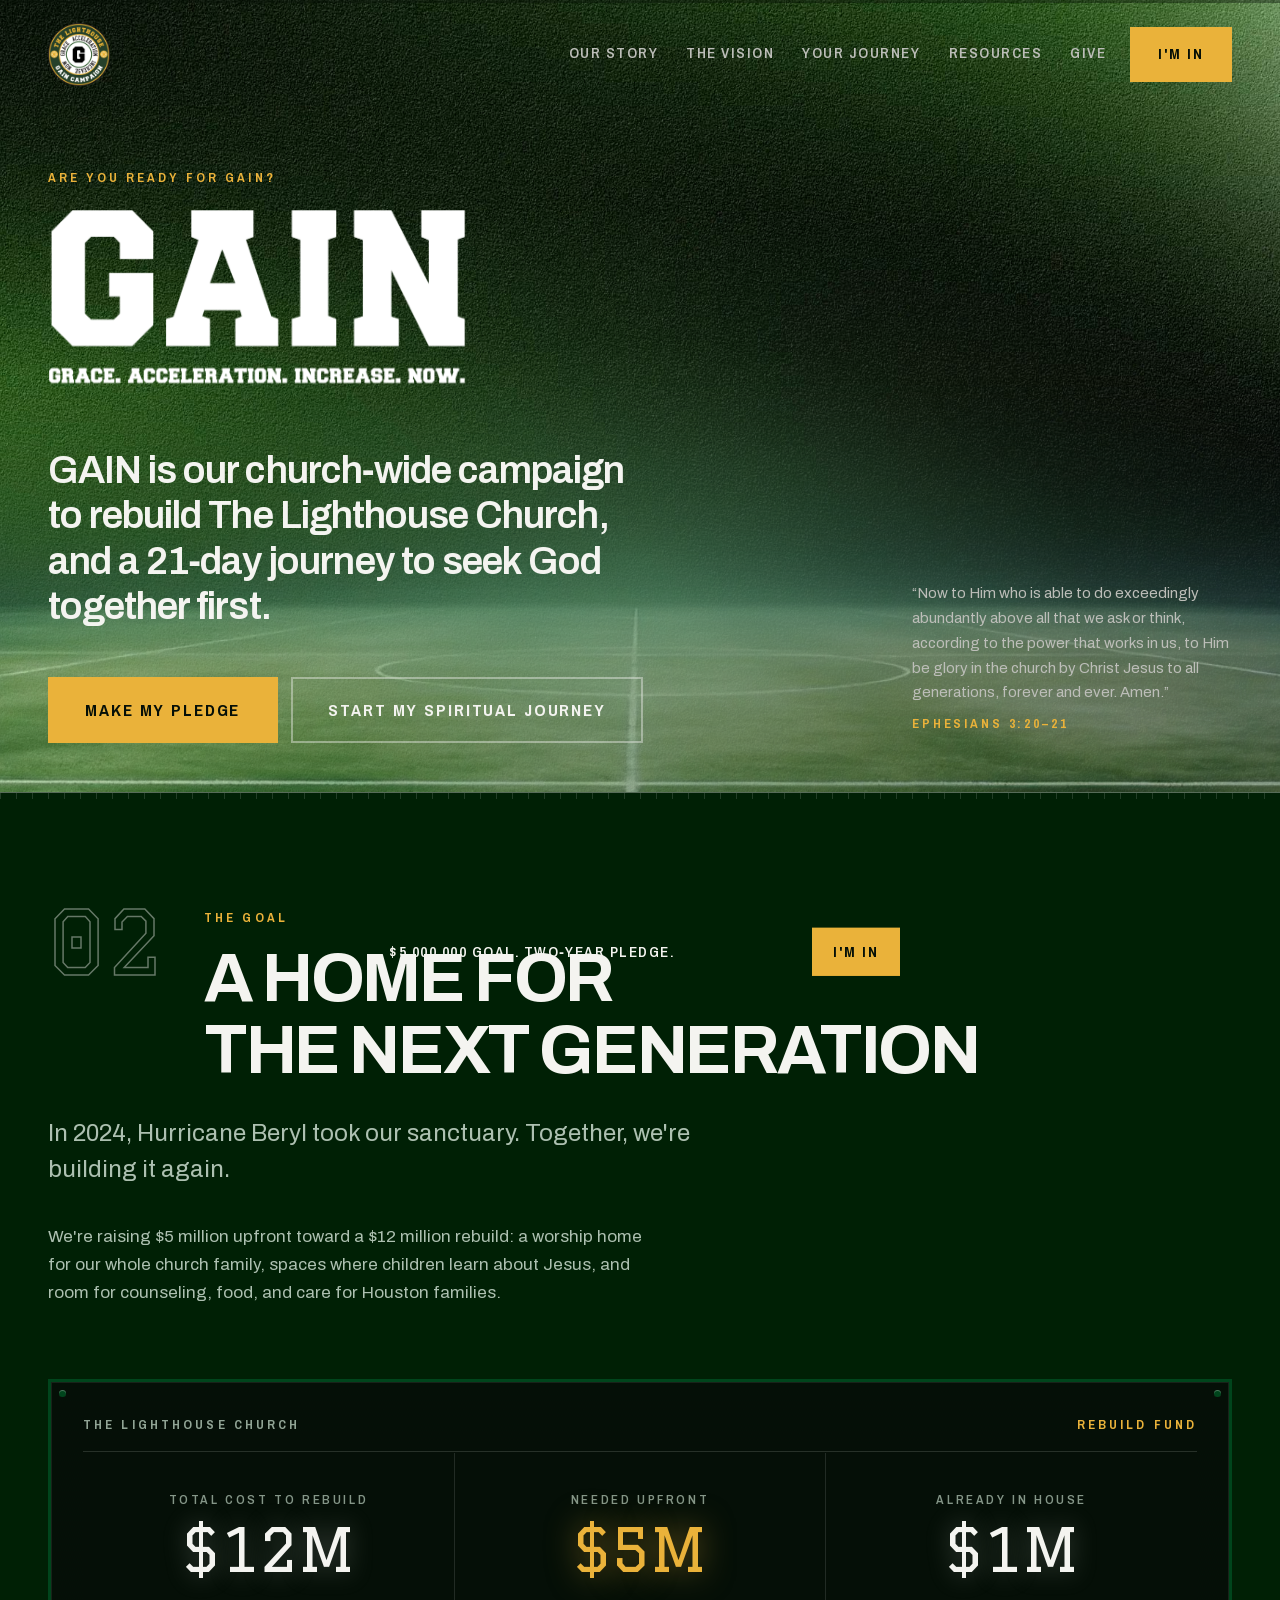
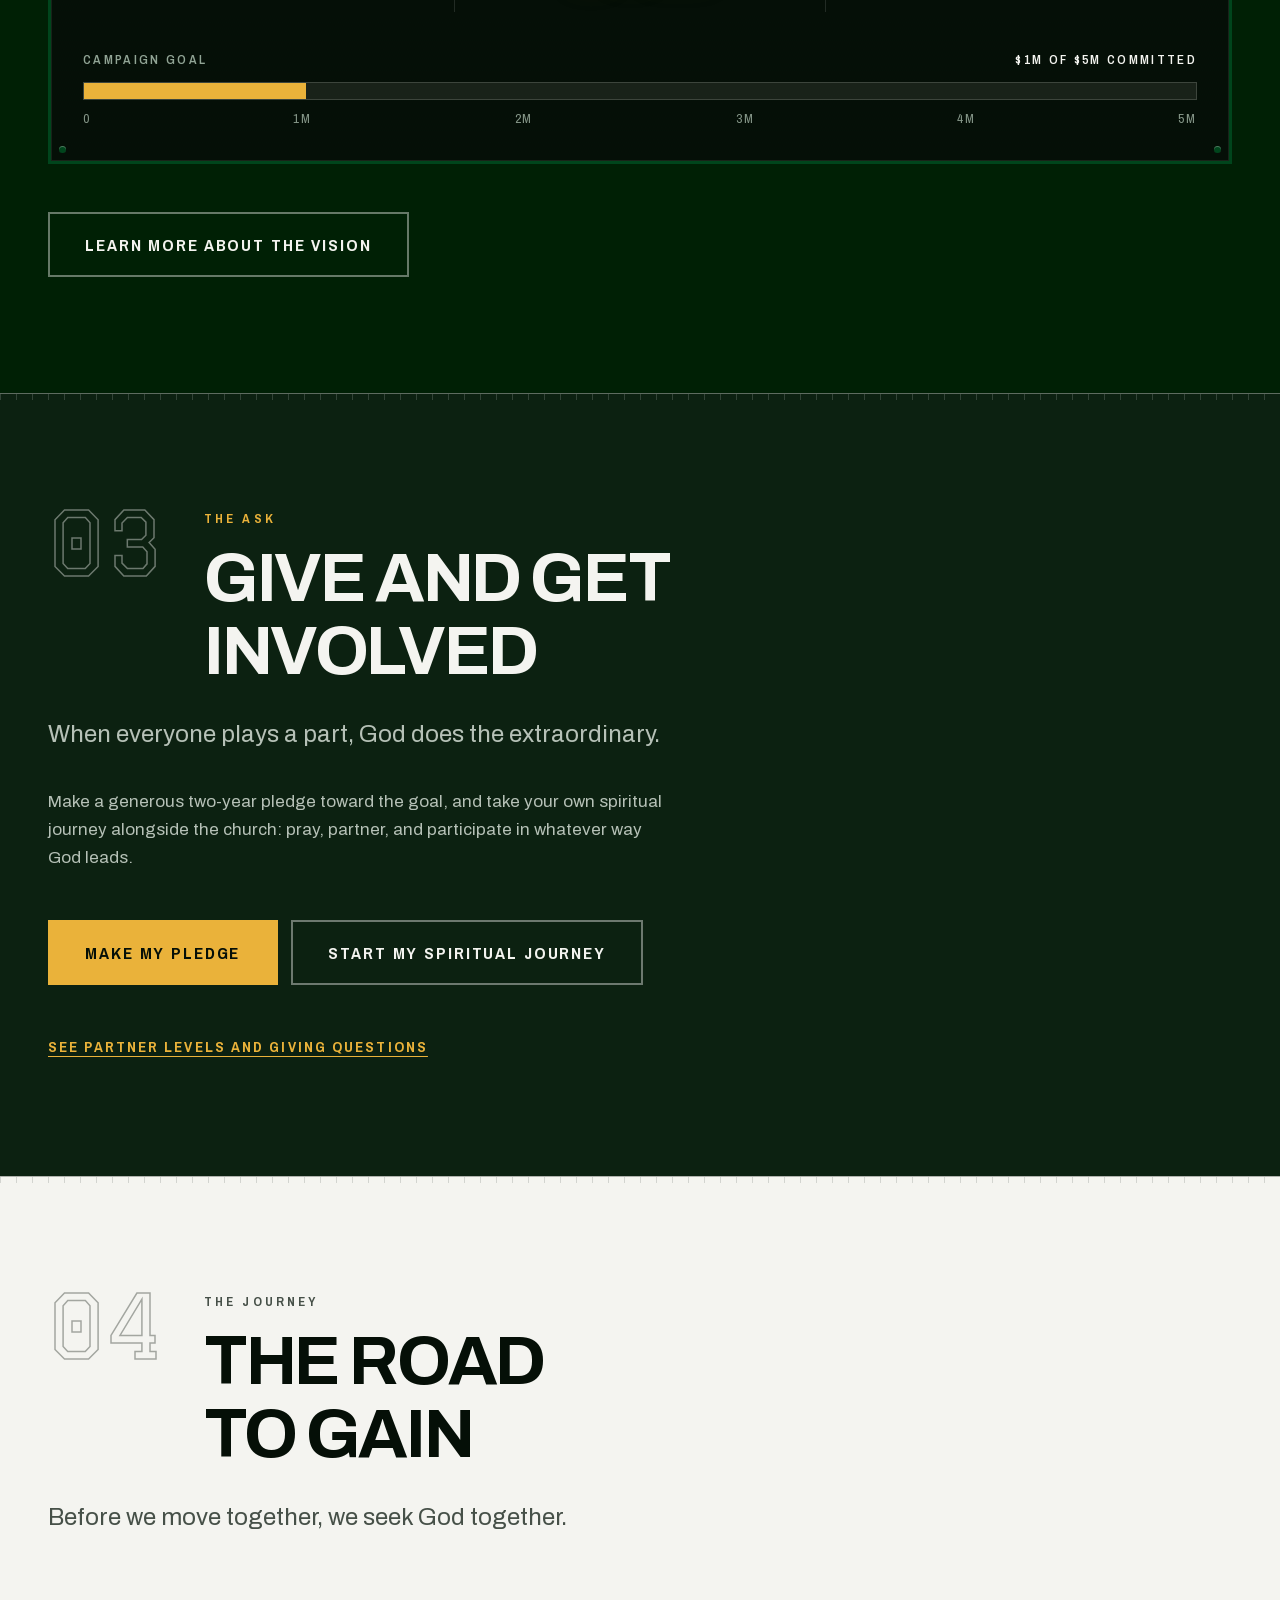
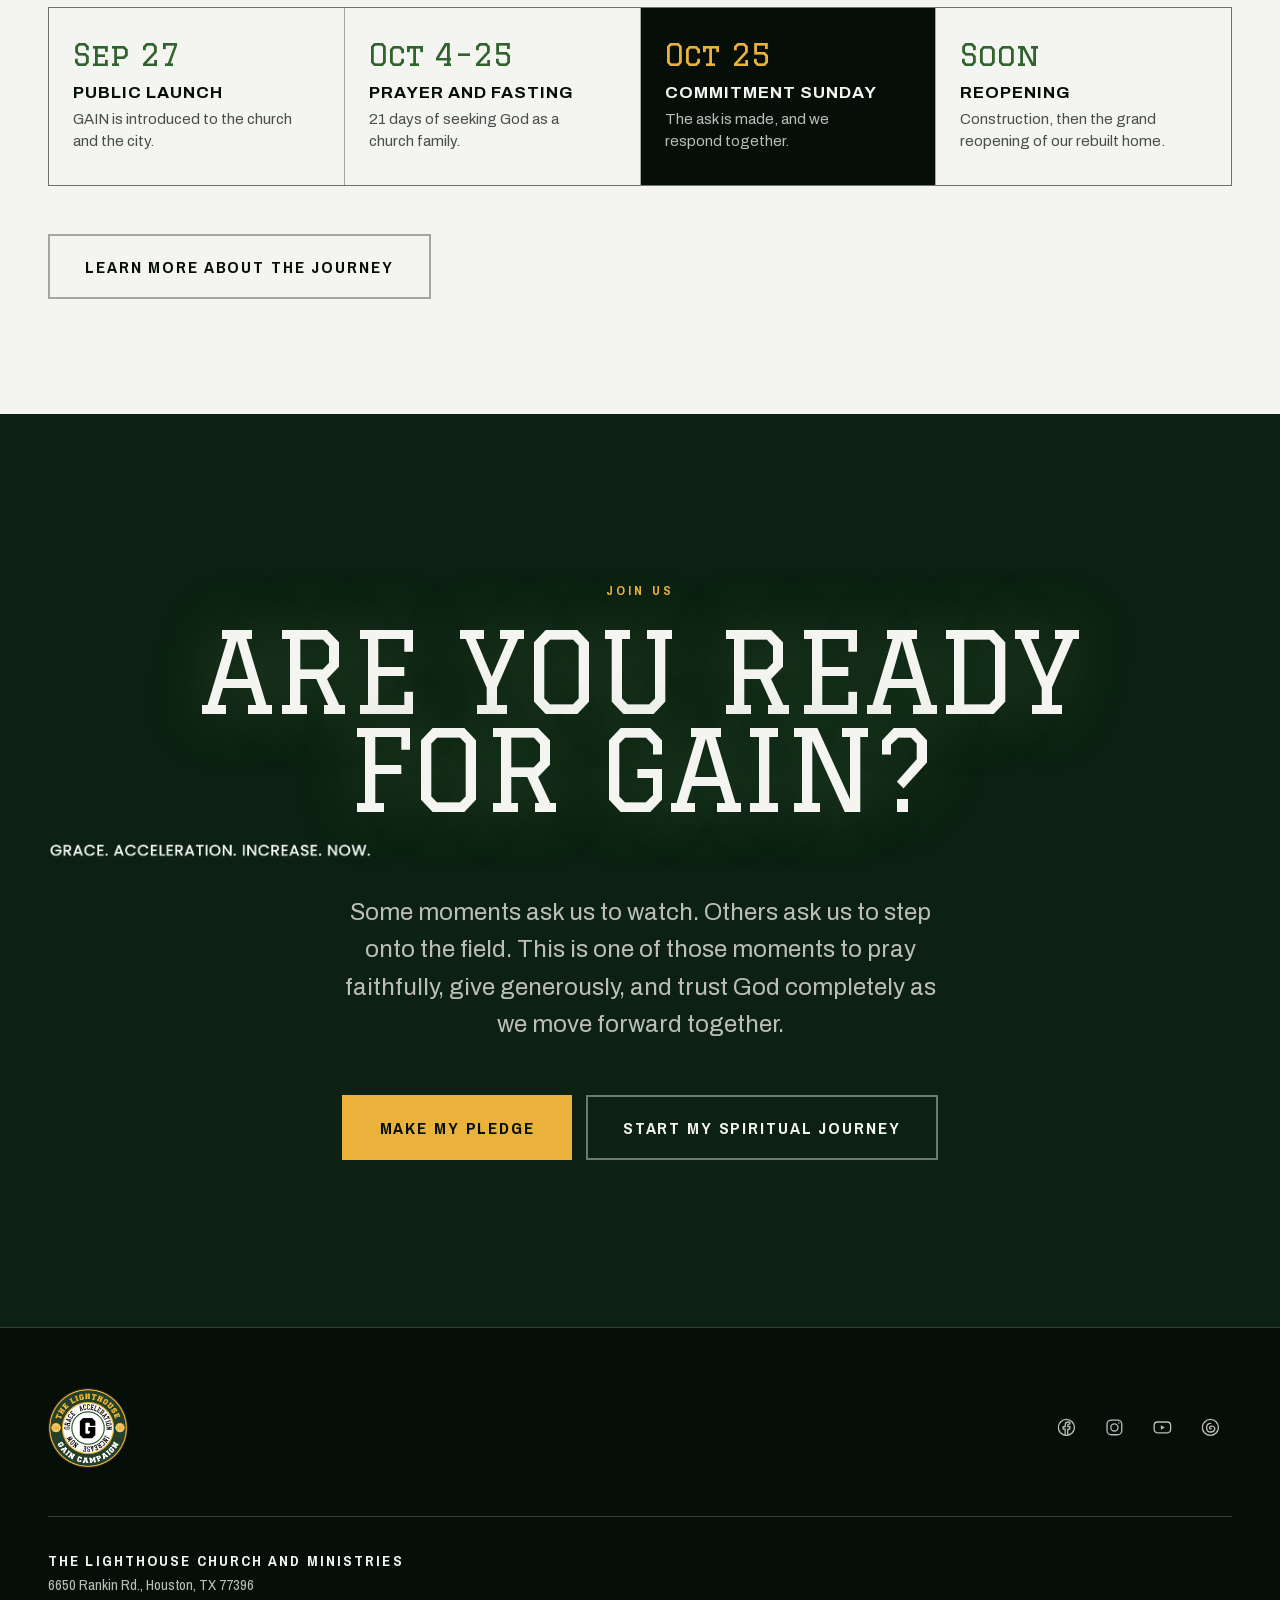
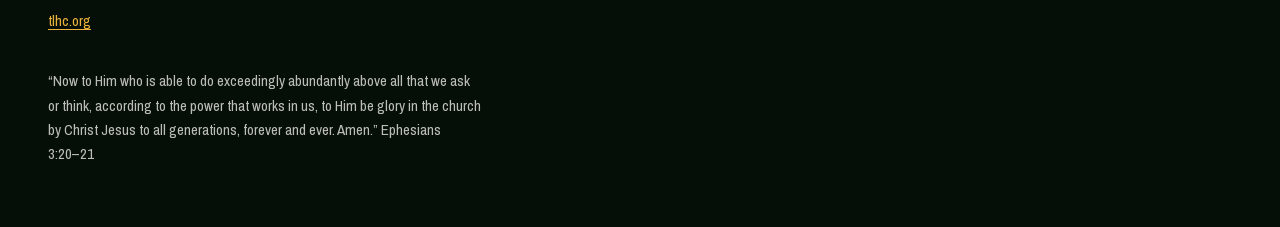
==== commit aa05fc8a: "Full Ephesians 3:20-21 everywhere; add Spiritual Journey Walk guide to Resources Co-Authored-By: Cla" ====
--- a/index.html
+++ b/index.html
@@ -288,7 +288,7 @@
         <p>6650 Rankin Rd., Houston, TX 77396</p>
         <p><a href="https://tlhc.org">tlhc.org</a></p>
       </div>
-      <p class="foot__verse">“Now to Him who is able…” Ephesians 3:20</p>
+      <p class="foot__verse">“Now to Him who is able to do exceedingly abundantly above all that we ask or think, according to the power that works in us, to Him be glory in the church by Christ Jesus to all generations, forever and ever. Amen.” Ephesians 3:20&#8211;21</p>
     </div>
   </div>
 </footer>
--- a/styles.css
+++ b/styles.css
@@ -1381,6 +1381,7 @@
 .pthanks { margin-top: clamp(2rem, 4vw, 3rem); border: 2px solid var(--ink); background: oklch(1 0 0); padding: clamp(1.5rem, 4vw, 3rem); }
 .pthanks h3 { font-family: Graduate, Georgia, serif; font-weight: 400; font-size: var(--t-h2); text-transform: uppercase; line-height: 0.95; color: var(--ink); margin-bottom: 1rem; }
 .pthanks:focus { outline: none; }
+.pthanks__cta { font-weight: 800; font-size: clamp(1.05rem, 0.9rem + 0.8vw, 1.35rem); letter-spacing: 0.1em; padding-block: 1.35rem; }
 
 /* ── footer ──────────────────────────────────────────────────────── */
 .foot {
@@ -1428,7 +1429,7 @@
 .foot__name { color: var(--chalk); font-weight: 700; text-transform: uppercase; letter-spacing: 0.14em; }
 .foot a { color: var(--gold); text-underline-offset: 3px; display: inline-block; padding: 0.75rem 0.3rem; margin-inline: -0.3rem; }
 .foot a:active { color: var(--gold-deep); }
-.foot__verse { max-width: 30ch; }
+.foot__verse { max-width: 62ch; }
 
 /* ── sticky ask ──────────────────────────────────────────────────── */
 .sticky {
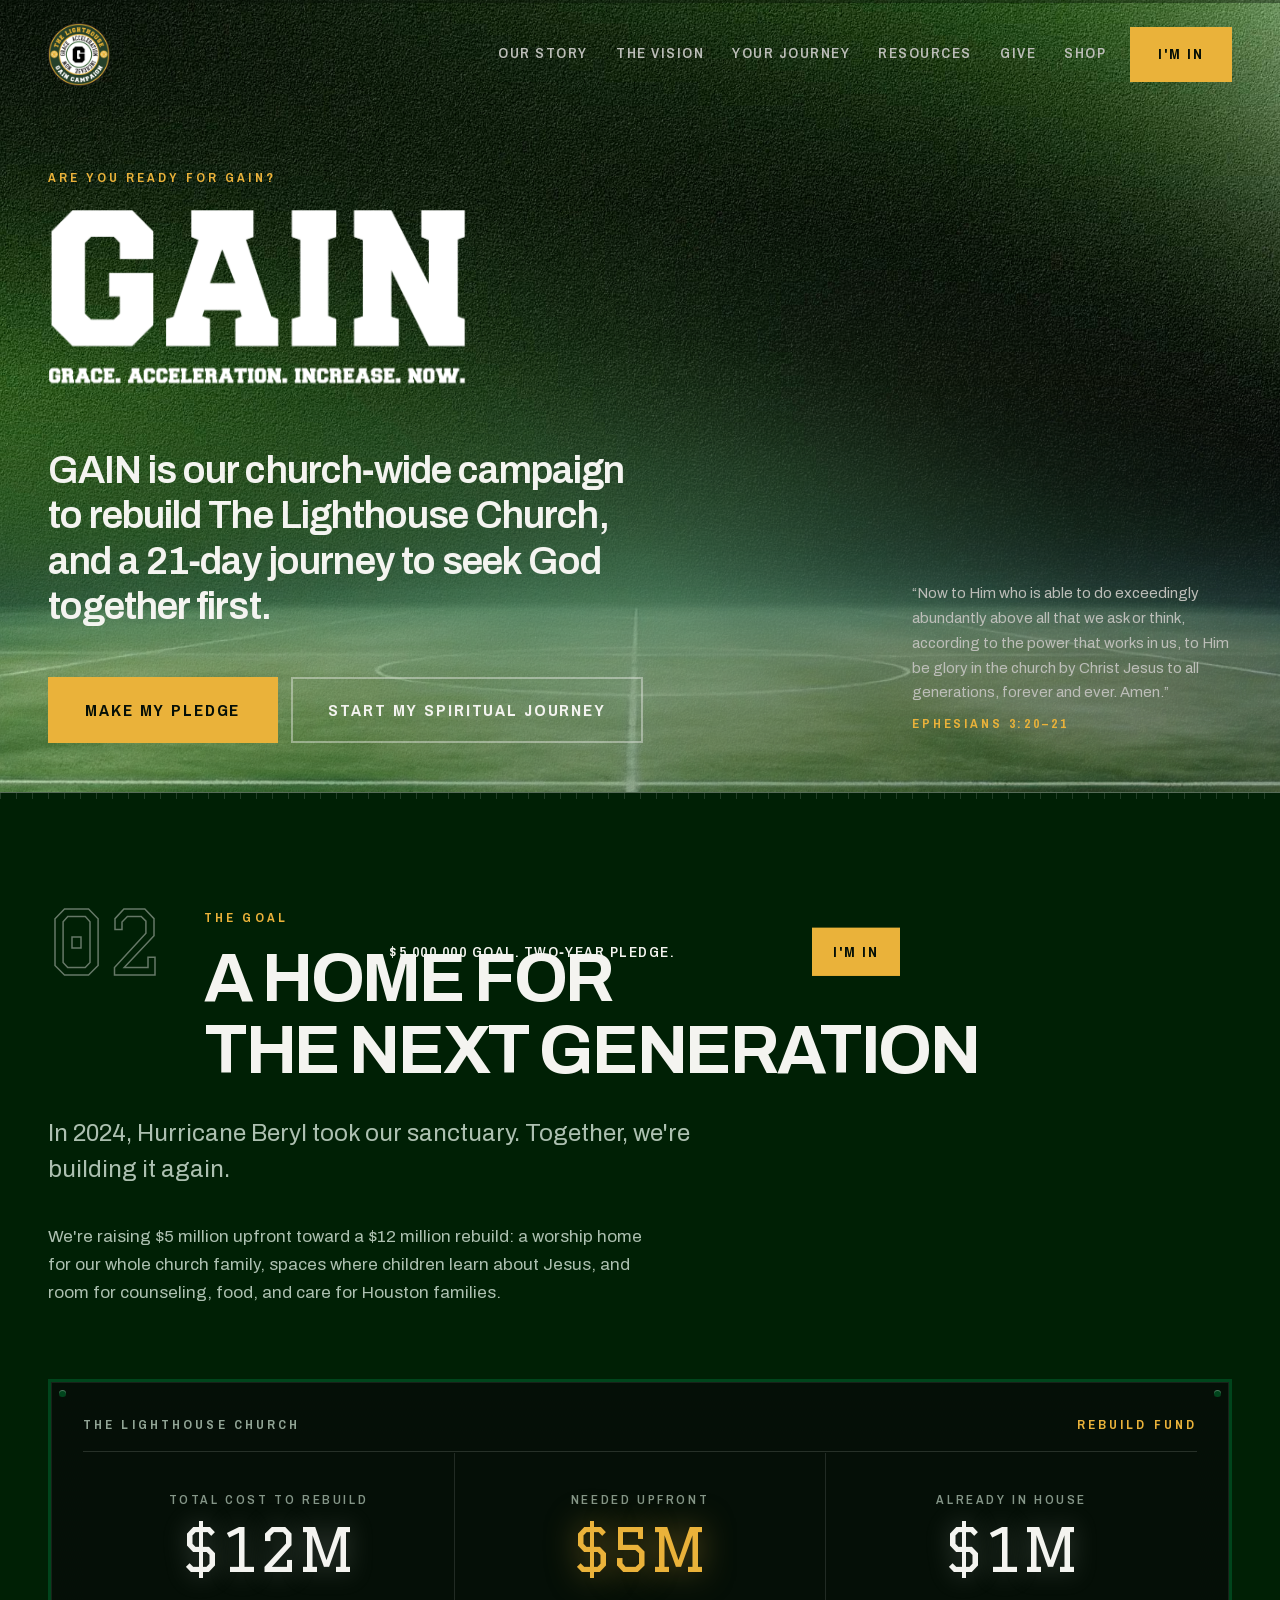
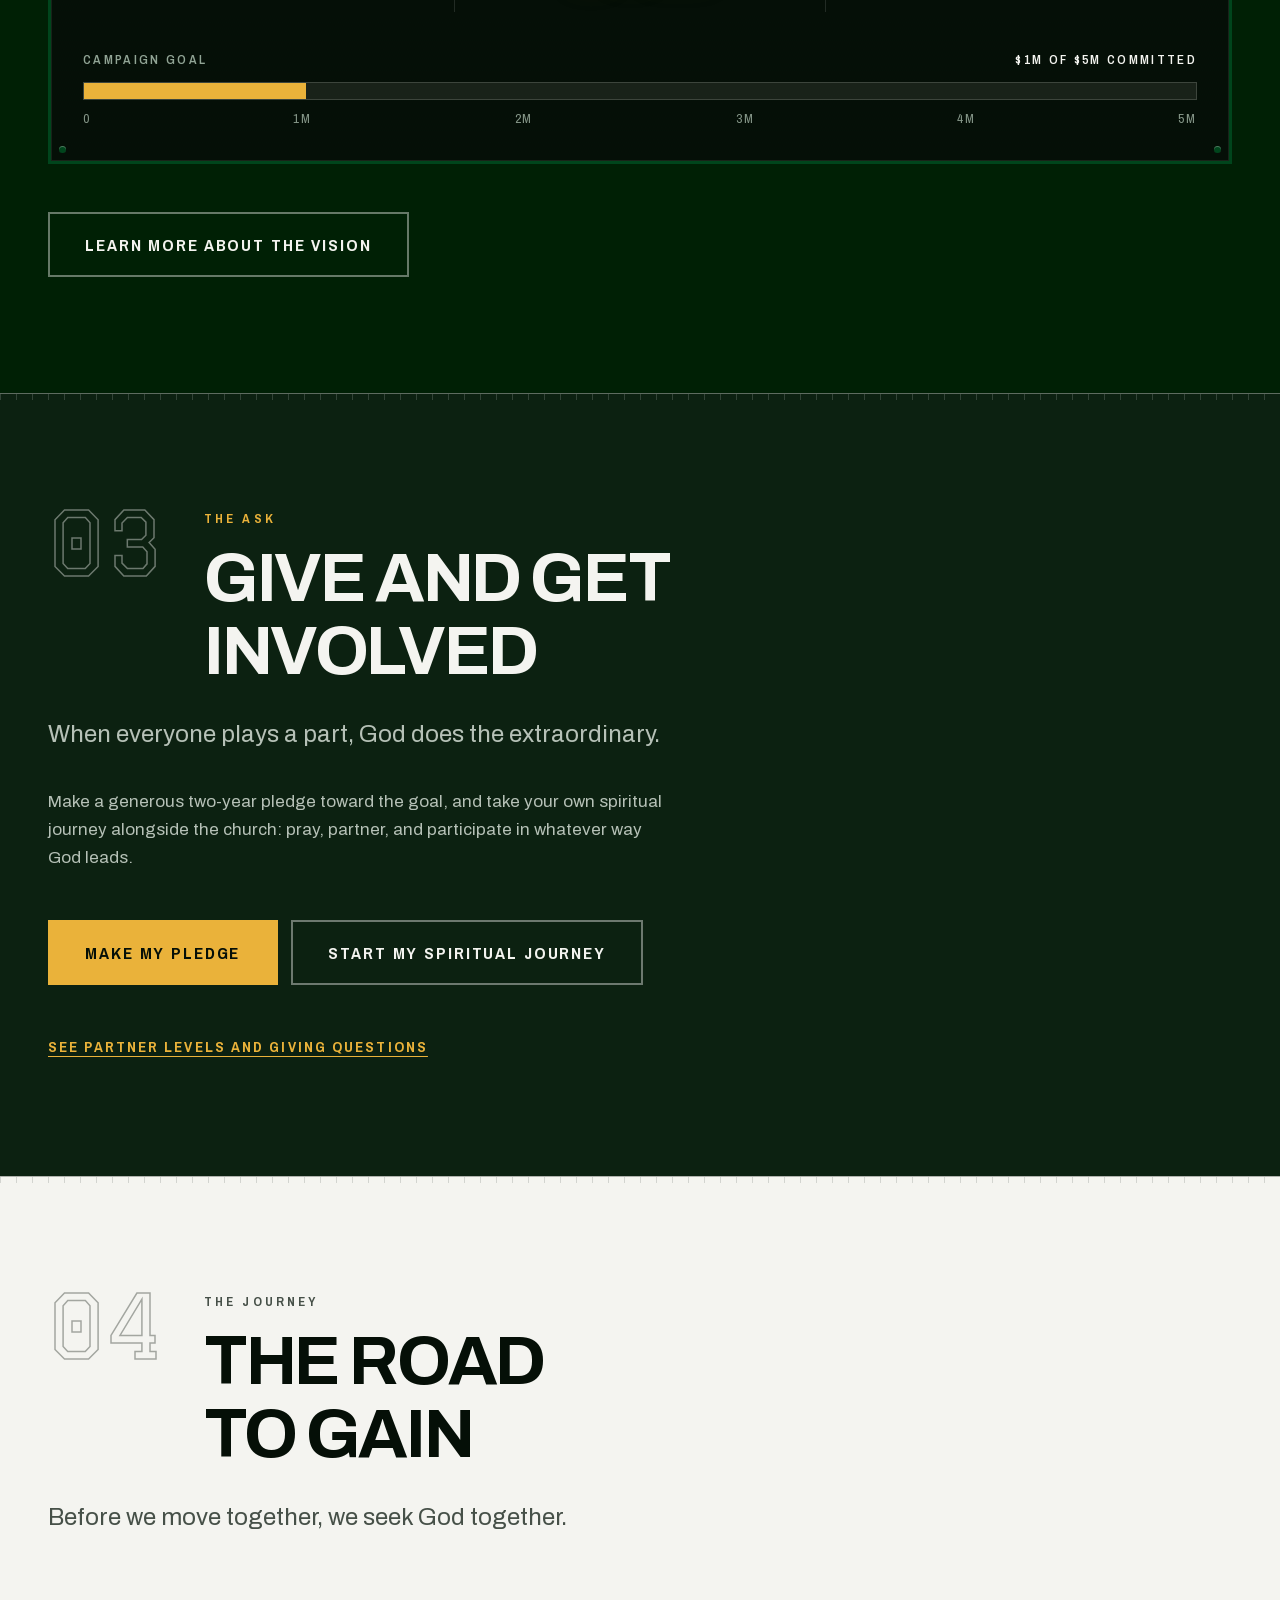
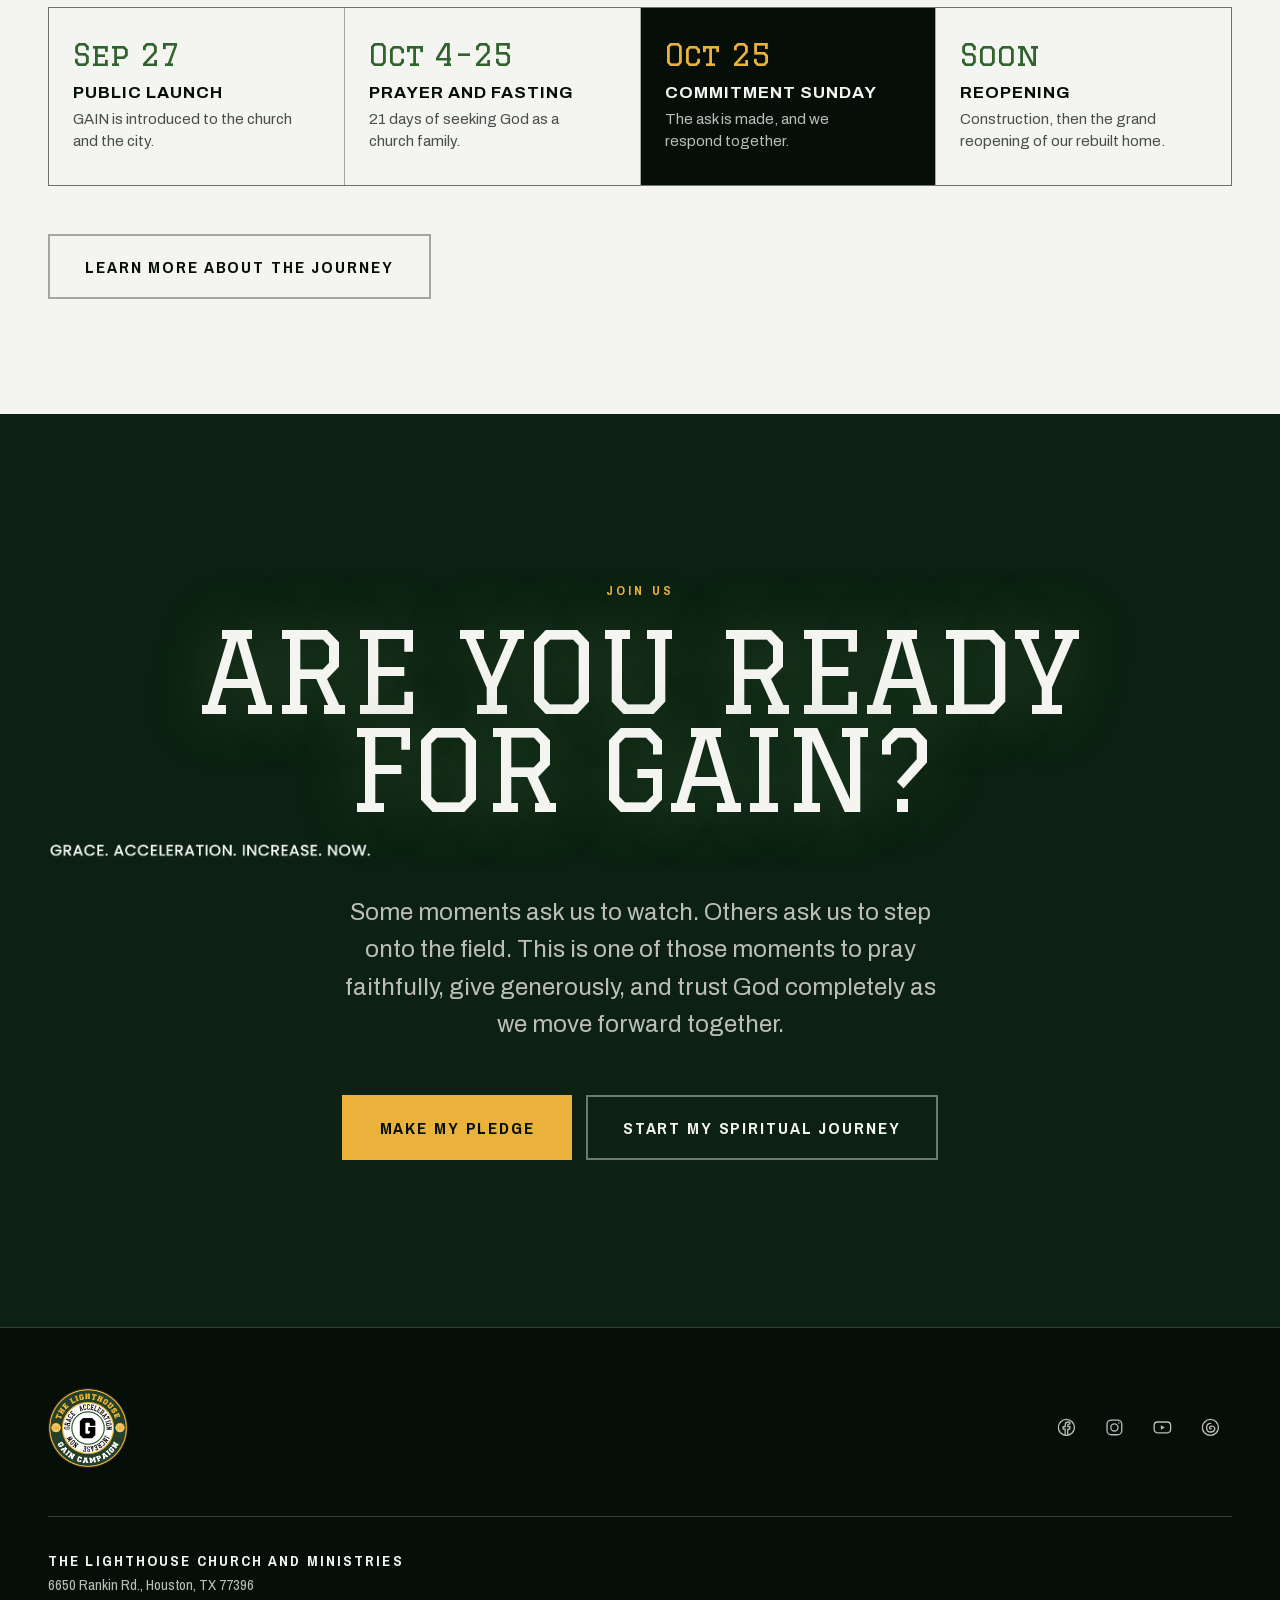
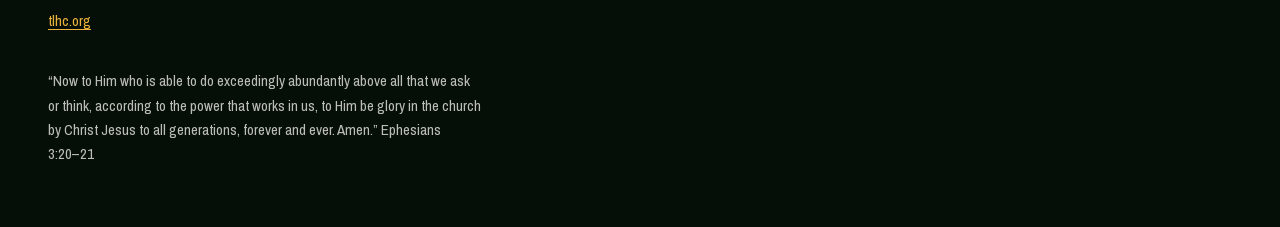
==== commit 802afccb: "Pledge buttons -> Pushpay, giving widget on Give, Shop nav link, simplify /pledge - All pledge/I'm I" ====
--- a/index.html
+++ b/index.html
@@ -38,10 +38,11 @@
       <a href="/journey">Your Journey</a>
       <a href="/resources">Resources</a>
       <a href="/give">Give</a>
+    <a href="https://shop.tlhc.org/collections/gain" target="_blank" rel="noopener">Shop<span class="sr-only"> (opens in a new tab)</span></a>
     </nav>
 
-    <a class="btn btn--gold nav__cta" href="/pledge">
-      I'm In
+    <a class="btn btn--gold nav__cta" href="https://pushpay.com/c/3cbe65edb3354a21a2f06c26df8ffdff/k5p4QbYUJurzppHIJHQ8dA" target="_blank" rel="noopener">
+      I'm In<span class="sr-only"> (opens in a new tab)</span>
     </a>
 
     <button class="burger" id="burger" aria-expanded="false" aria-controls="drawer" aria-label="Open menu">
@@ -55,8 +56,9 @@
     <a href="/journey">Your Journey</a>
     <a href="/resources">Resources</a>
     <a href="/give">Give</a>
-    <a class="drawer__cta" href="/pledge">
-      I'm In
+    <a href="https://shop.tlhc.org/collections/gain" target="_blank" rel="noopener">Shop<span class="sr-only"> (opens in a new tab)</span></a>
+    <a class="drawer__cta" href="https://pushpay.com/c/3cbe65edb3354a21a2f06c26df8ffdff/k5p4QbYUJurzppHIJHQ8dA" target="_blank" rel="noopener">
+      I'm In<span class="sr-only"> (opens in a new tab)</span>
     </a>
   </div>
 </header>
@@ -87,8 +89,8 @@
     </blockquote>
 
     <div class="hero__acts r" data-r="6">
-      <a class="btn btn--gold btn--lg" href="/pledge">
-        Make my pledge
+      <a class="btn btn--gold btn--lg" href="https://pushpay.com/c/3cbe65edb3354a21a2f06c26df8ffdff/k5p4QbYUJurzppHIJHQ8dA" target="_blank" rel="noopener">
+        Make my pledge<span class="sr-only"> (opens in a new tab)</span>
       </a>
       <a class="btn btn--ghost btn--lg" href="/resources/spiritual-commitment">Start my spiritual journey</a>
     </div>
@@ -178,8 +180,8 @@
     </div>
 
     <div class="hero__acts">
-      <a class="btn btn--gold btn--lg" href="/pledge">
-        Make my pledge
+      <a class="btn btn--gold btn--lg" href="https://pushpay.com/c/3cbe65edb3354a21a2f06c26df8ffdff/k5p4QbYUJurzppHIJHQ8dA" target="_blank" rel="noopener">
+        Make my pledge<span class="sr-only"> (opens in a new tab)</span>
       </a>
       <a class="btn btn--ghost btn--lg" href="/resources/spiritual-commitment">Start my spiritual journey</a>
     </div>
@@ -225,8 +227,8 @@
     field. This is one of those moments to pray faithfully, give generously, and trust
     God completely as we move forward together.</p>
     <div class="hero__acts hero__acts--center">
-      <a class="btn btn--gold btn--lg" href="/pledge">
-        Make my pledge
+      <a class="btn btn--gold btn--lg" href="https://pushpay.com/c/3cbe65edb3354a21a2f06c26df8ffdff/k5p4QbYUJurzppHIJHQ8dA" target="_blank" rel="noopener">
+        Make my pledge<span class="sr-only"> (opens in a new tab)</span>
       </a>
       <a class="btn btn--ghost btn--lg" href="/resources/spiritual-commitment">Start my spiritual journey</a>
     </div>
@@ -296,8 +298,8 @@
 <!-- sticky ask -->
 <div class="sticky" id="sticky">
   <span>$5,000,000 goal. Two&#8209;year pledge.</span>
-  <a class="btn btn--gold" href="/pledge">
-    I'm in
+  <a class="btn btn--gold" href="https://pushpay.com/c/3cbe65edb3354a21a2f06c26df8ffdff/k5p4QbYUJurzppHIJHQ8dA" target="_blank" rel="noopener">
+    I'm in<span class="sr-only"> (opens in a new tab)</span>
   </a>
 </div>
 
--- a/styles.css
+++ b/styles.css
@@ -1006,9 +1006,10 @@
 
 .tier {
   display: grid;
-  grid-template-columns: minmax(0, auto) minmax(0, 1fr) minmax(0, auto);
-  align-items: baseline;
-  gap: 0.35rem clamp(1rem, 3vw, 2.5rem);
+  grid-template-columns: minmax(0, auto) minmax(0, 1fr);
+  grid-template-areas: "amt name" "amt mo";
+  align-items: center;
+  gap: 0.2rem clamp(1rem, 3vw, 2.5rem);
   padding: clamp(1.1rem, 2.6vw, 1.6rem) 0.75rem;
   margin-inline: -0.75rem;
   text-decoration: none;
@@ -1018,6 +1019,7 @@
 .tier:active { transform: scale(0.995); transition-duration: 0.08s; }
 
 .tier__amt {
+  grid-area: amt;
   font-family: Graduate, Georgia, serif;
   line-height: 0.95;
   color: var(--chalk);
@@ -1033,6 +1035,7 @@
 .tier--top .tier__name { color: var(--gold); }
 
 .tier__name {
+  grid-area: name; align-self: end;
   font-family: "Archivo Narrow", Archivo, sans-serif;
   font-size: clamp(0.95rem, 2vw, 1.25rem); font-weight: 700;
   text-transform: uppercase; letter-spacing: 0.2em;
@@ -1043,8 +1046,7 @@
   font-size: var(--t-sm);
   text-transform: uppercase; letter-spacing: 0.1em;
   color: var(--on-navy-3);
-  text-align: right;
-  white-space: nowrap;
+  grid-area: mo; align-self: start;
 }
 /* the arrow only appears where a pointer can act on it */
 @media (hover: hover) {
@@ -1058,8 +1060,17 @@
   .tier:focus-visible .tier__mo::after { opacity: 1; }
 }
 @media (max-width: 40rem) {
-  .tier { grid-template-columns: minmax(0, 1fr); }
-  .tier__mo { text-align: left; }
+  .tier { grid-template-columns: minmax(0, 1fr); grid-template-areas: "amt" "name" "mo"; }
+  .tier__name, .tier__mo { align-self: auto; }
+}
+
+/* partner tiers (left) beside an optional widget slot (right); the slot
+   collapses when empty so the tiers keep the full width until it is filled */
+.tiers-layout { display: grid; gap: clamp(2rem, 4vw, 3rem); }
+.tiers-layout .tiers { margin-top: clamp(2.75rem, 6vw, 4.5rem); }
+.tiers-widget:empty { display: none; }
+@media (min-width: 64rem) {
+  .tiers-layout:has(.tiers-widget:not(:empty)) { grid-template-columns: minmax(0, 1fr) minmax(0, 24rem); align-items: start; }
 }
 
 /* ── 11 pledge ───────────────────────────────────────────────────── */
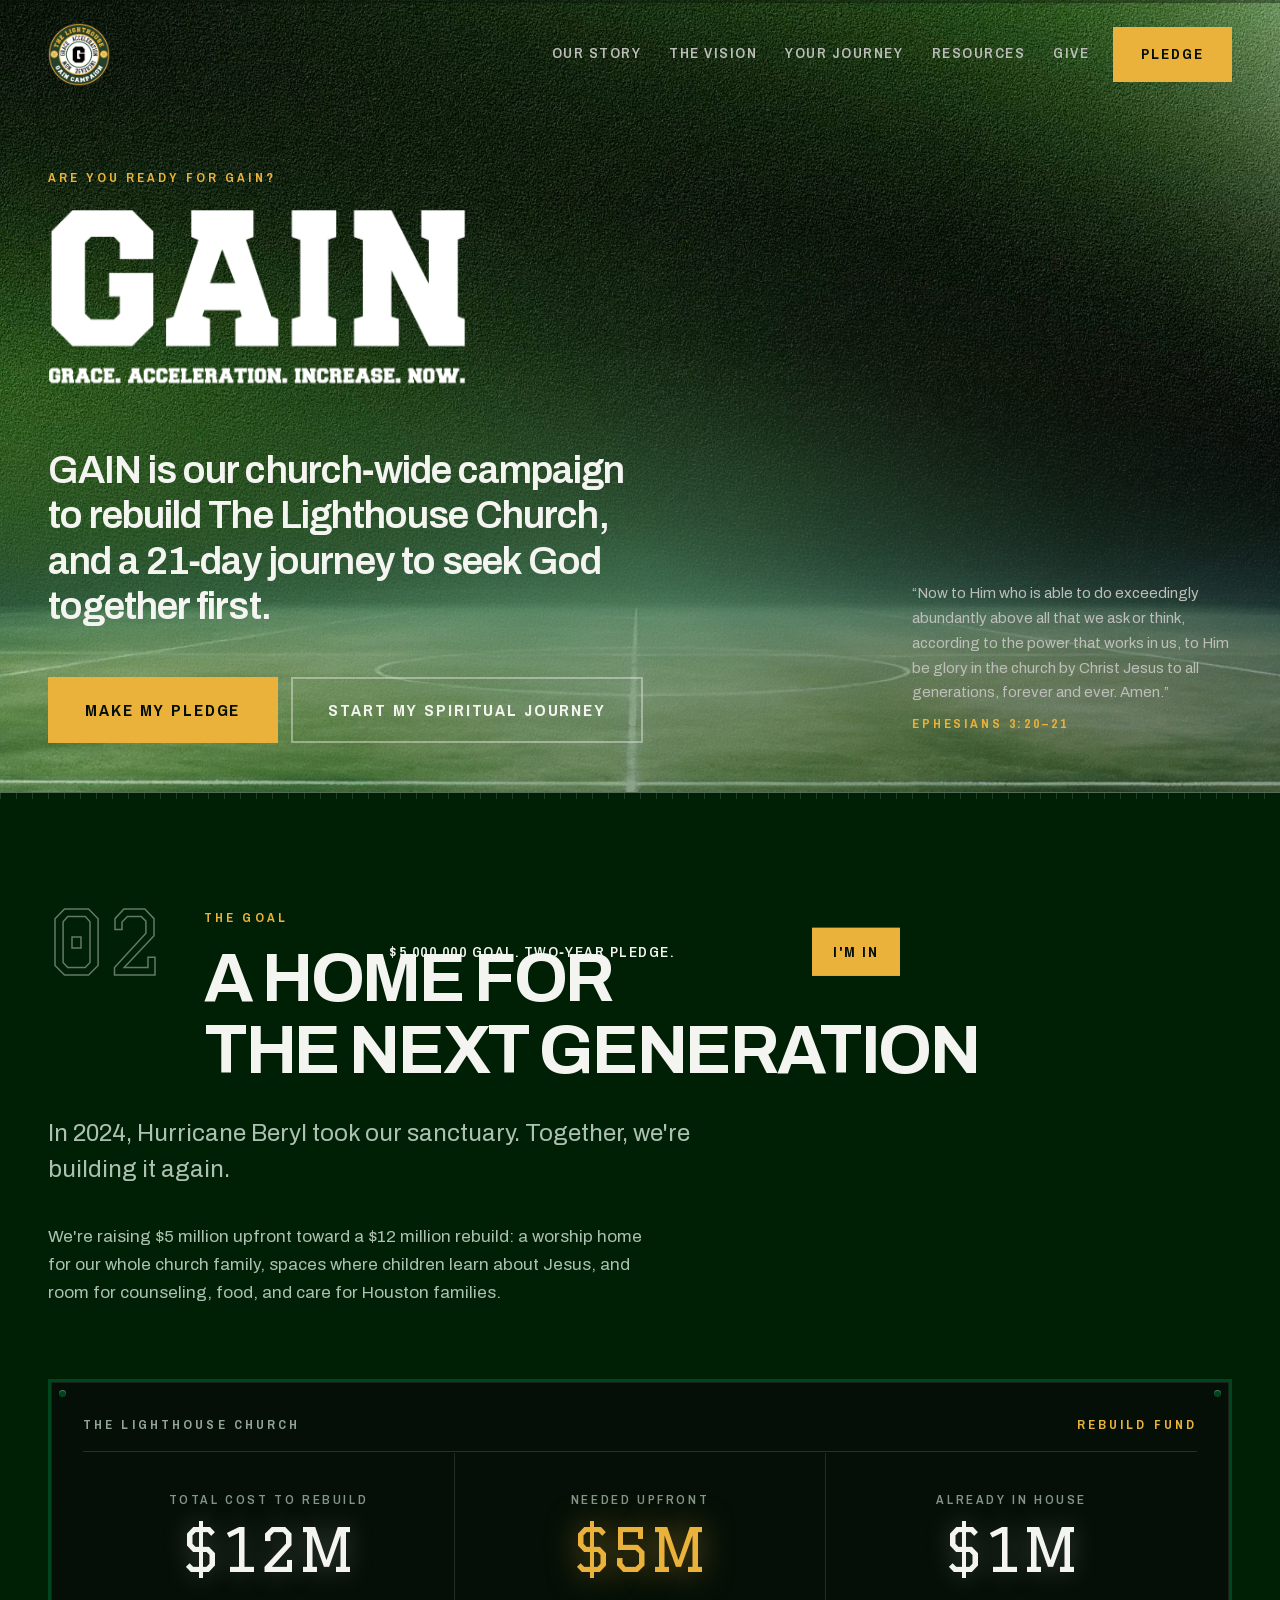
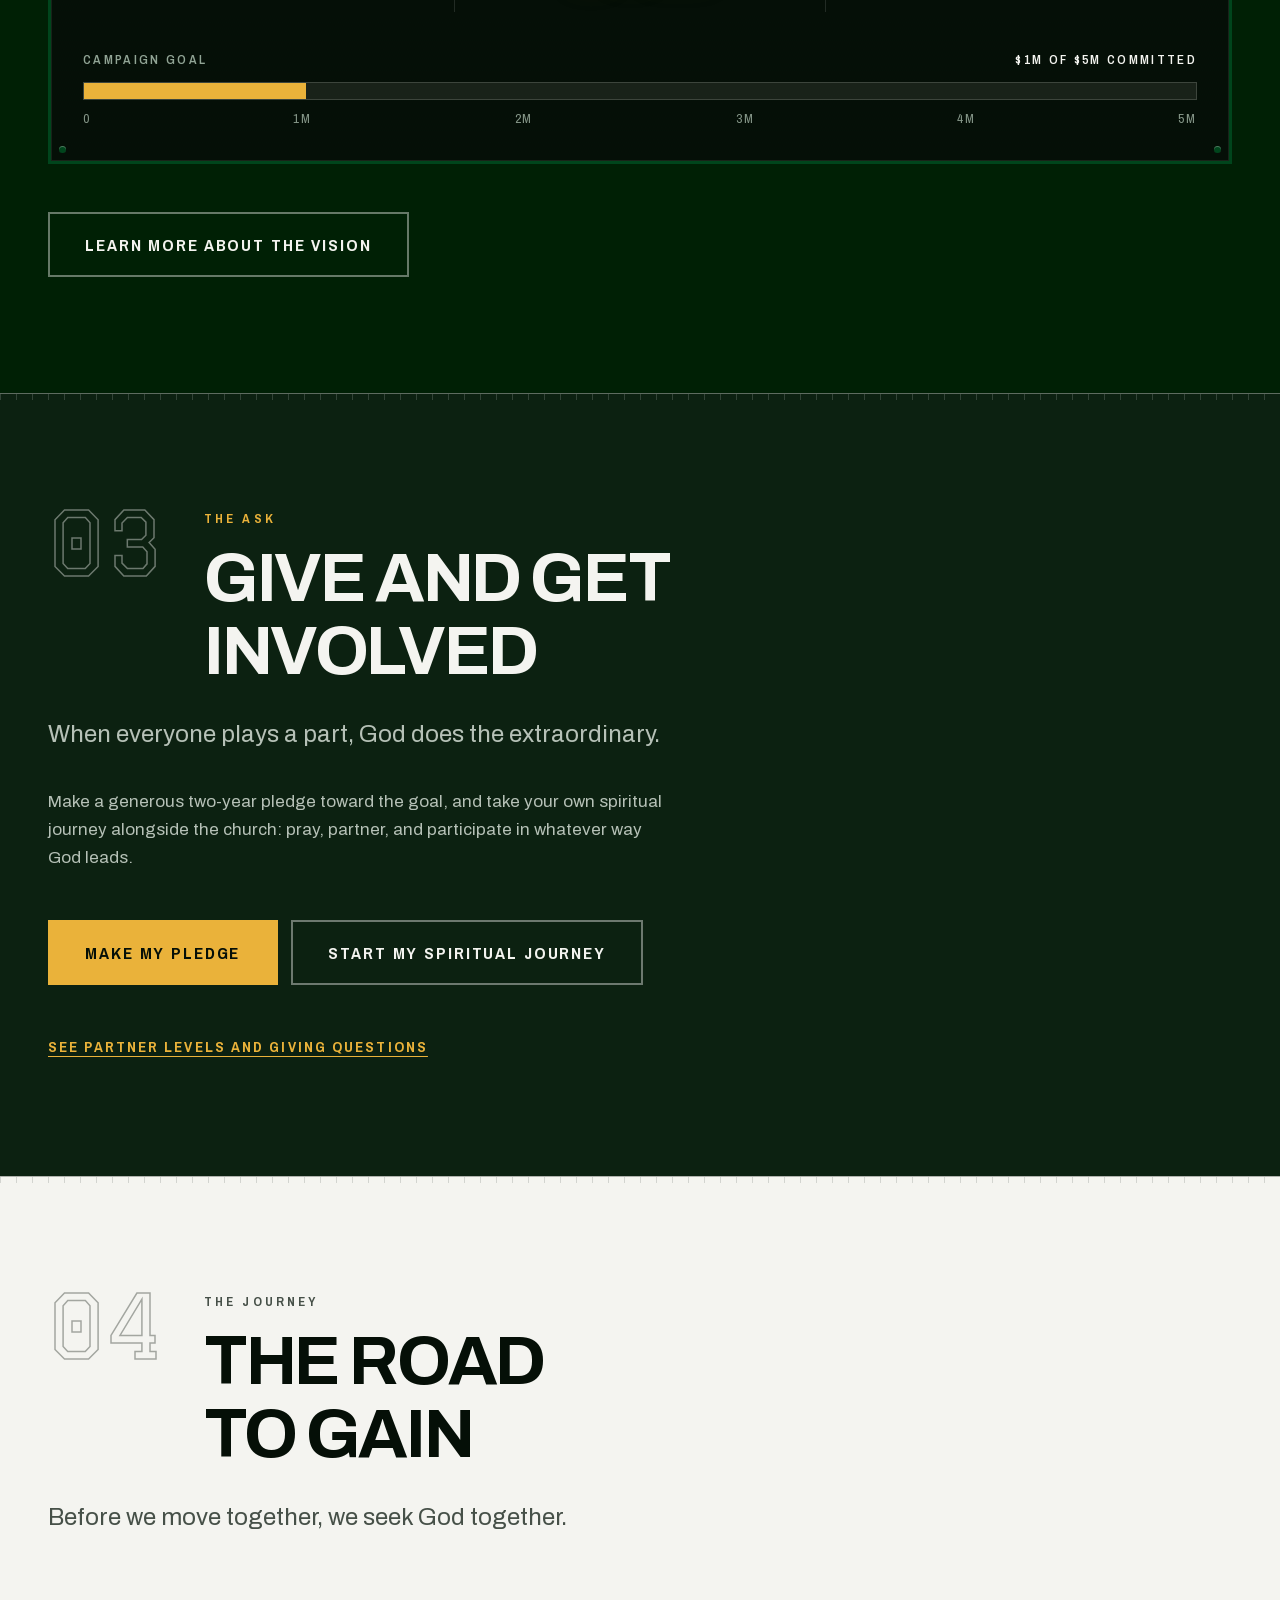
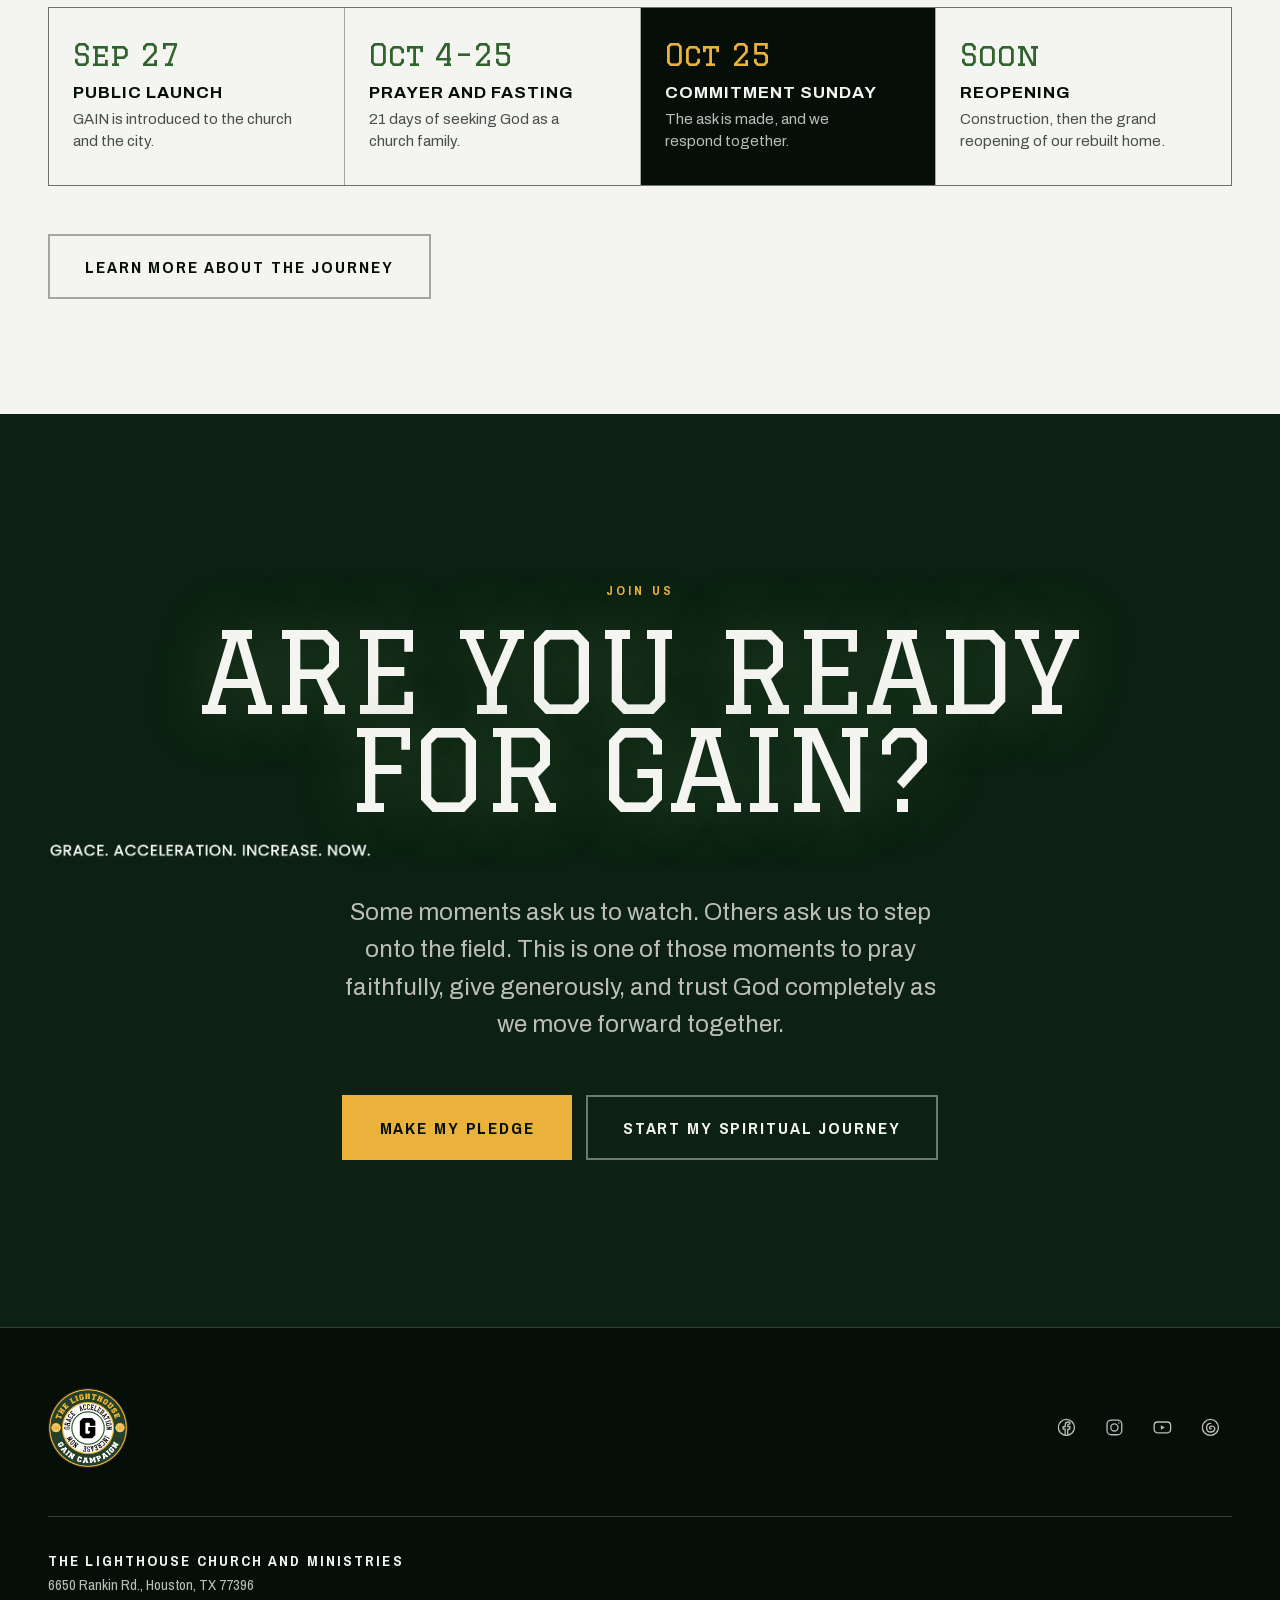
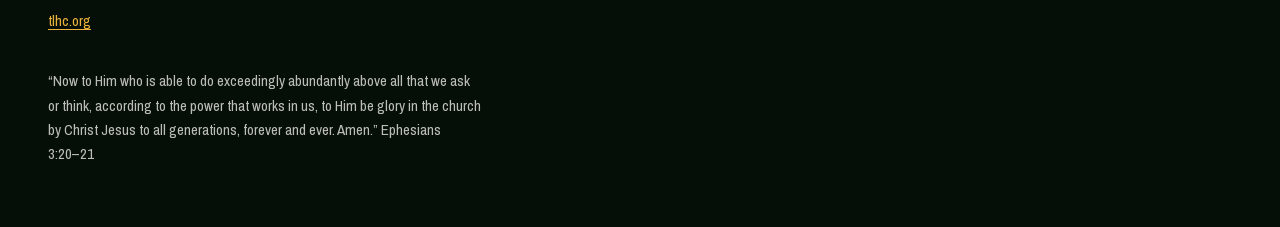
==== commit 223b833d: "Nav: PLEDGE button, drop Shop; hero pledge -> /pledge; /pledge says Pledge today with Pushpay button" ====
--- a/index.html
+++ b/index.html
@@ -38,11 +38,10 @@
       <a href="/journey">Your Journey</a>
       <a href="/resources">Resources</a>
       <a href="/give">Give</a>
-    <a href="https://shop.tlhc.org/collections/gain" target="_blank" rel="noopener">Shop<span class="sr-only"> (opens in a new tab)</span></a>
     </nav>
 
     <a class="btn btn--gold nav__cta" href="https://pushpay.com/c/3cbe65edb3354a21a2f06c26df8ffdff/k5p4QbYUJurzppHIJHQ8dA" target="_blank" rel="noopener">
-      I'm In<span class="sr-only"> (opens in a new tab)</span>
+      Pledge<span class="sr-only"> (opens in a new tab)</span>
     </a>
 
     <button class="burger" id="burger" aria-expanded="false" aria-controls="drawer" aria-label="Open menu">
@@ -56,9 +55,8 @@
     <a href="/journey">Your Journey</a>
     <a href="/resources">Resources</a>
     <a href="/give">Give</a>
-    <a href="https://shop.tlhc.org/collections/gain" target="_blank" rel="noopener">Shop<span class="sr-only"> (opens in a new tab)</span></a>
     <a class="drawer__cta" href="https://pushpay.com/c/3cbe65edb3354a21a2f06c26df8ffdff/k5p4QbYUJurzppHIJHQ8dA" target="_blank" rel="noopener">
-      I'm In<span class="sr-only"> (opens in a new tab)</span>
+      Pledge<span class="sr-only"> (opens in a new tab)</span>
     </a>
   </div>
 </header>
@@ -89,8 +87,8 @@
     </blockquote>
 
     <div class="hero__acts r" data-r="6">
-      <a class="btn btn--gold btn--lg" href="https://pushpay.com/c/3cbe65edb3354a21a2f06c26df8ffdff/k5p4QbYUJurzppHIJHQ8dA" target="_blank" rel="noopener">
-        Make my pledge<span class="sr-only"> (opens in a new tab)</span>
+      <a class="btn btn--gold btn--lg" href="/pledge">
+        Make my pledge
       </a>
       <a class="btn btn--ghost btn--lg" href="/resources/spiritual-commitment">Start my spiritual journey</a>
     </div>
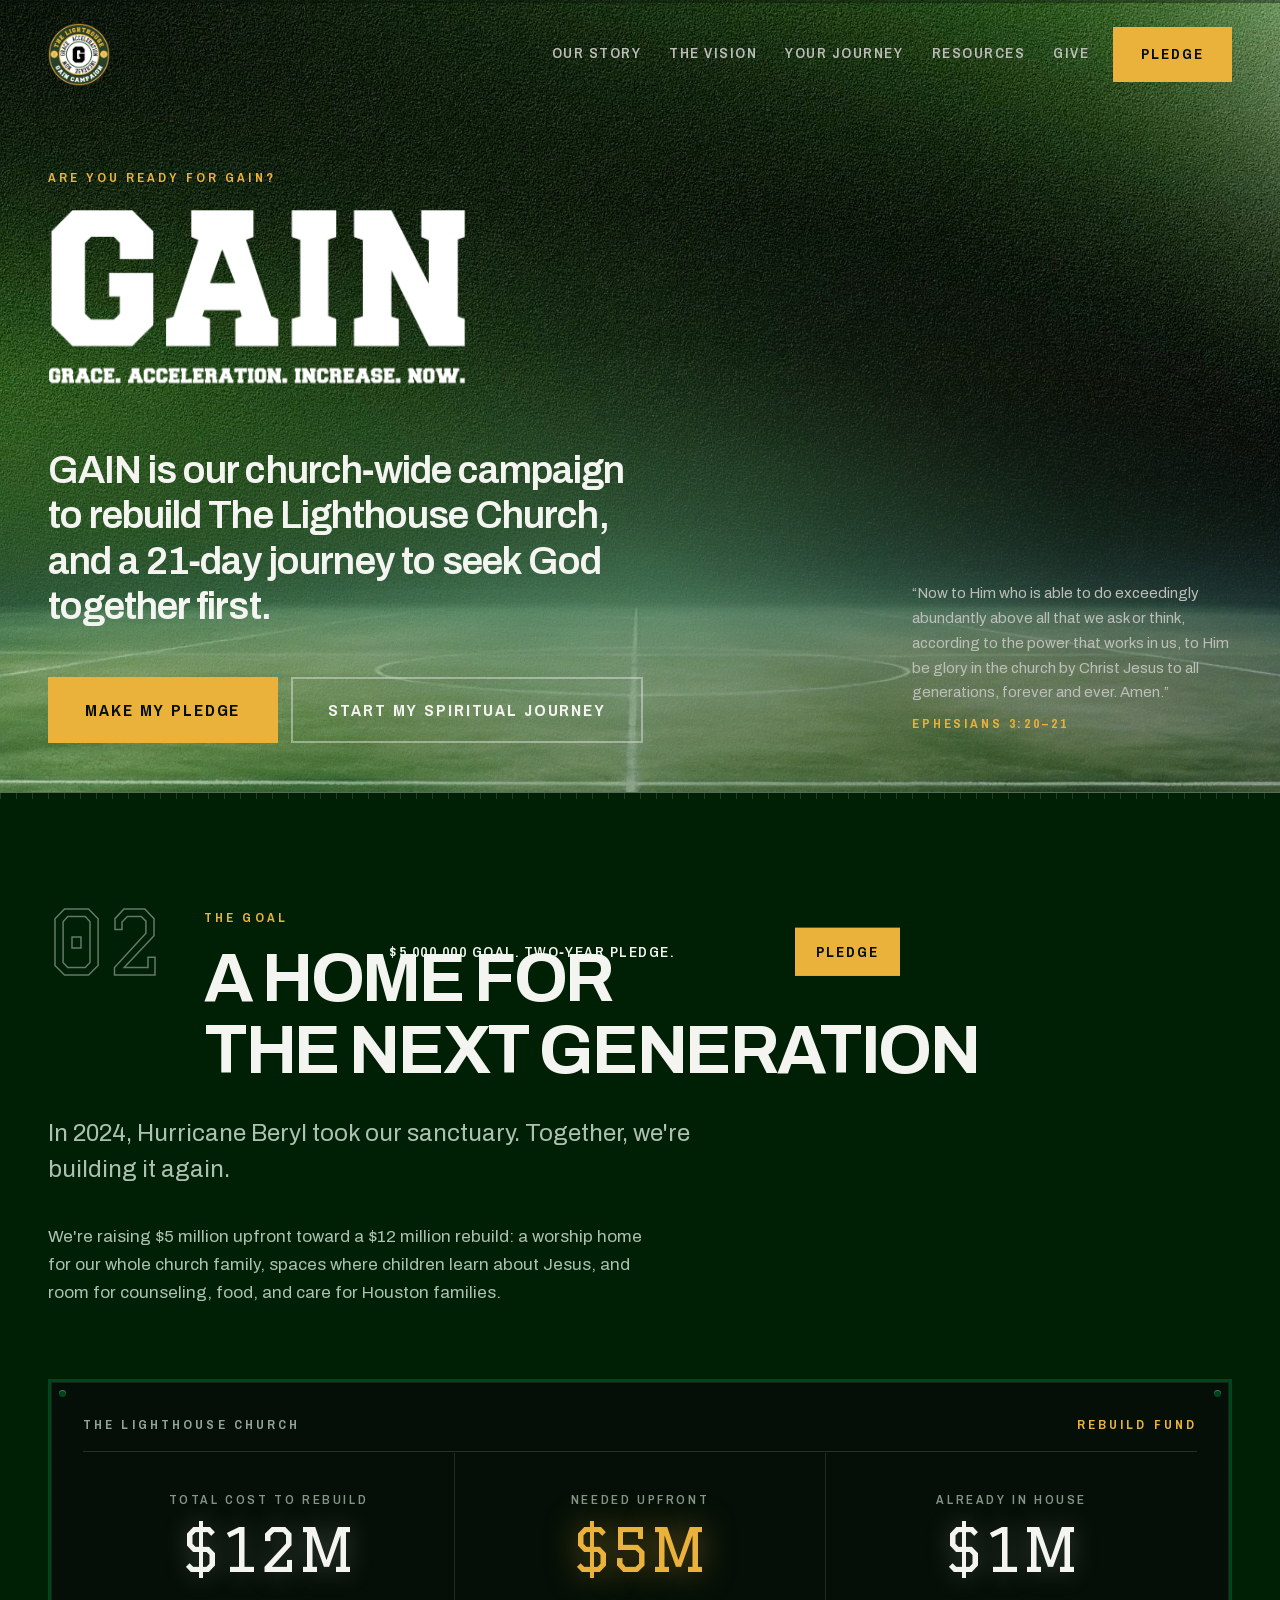
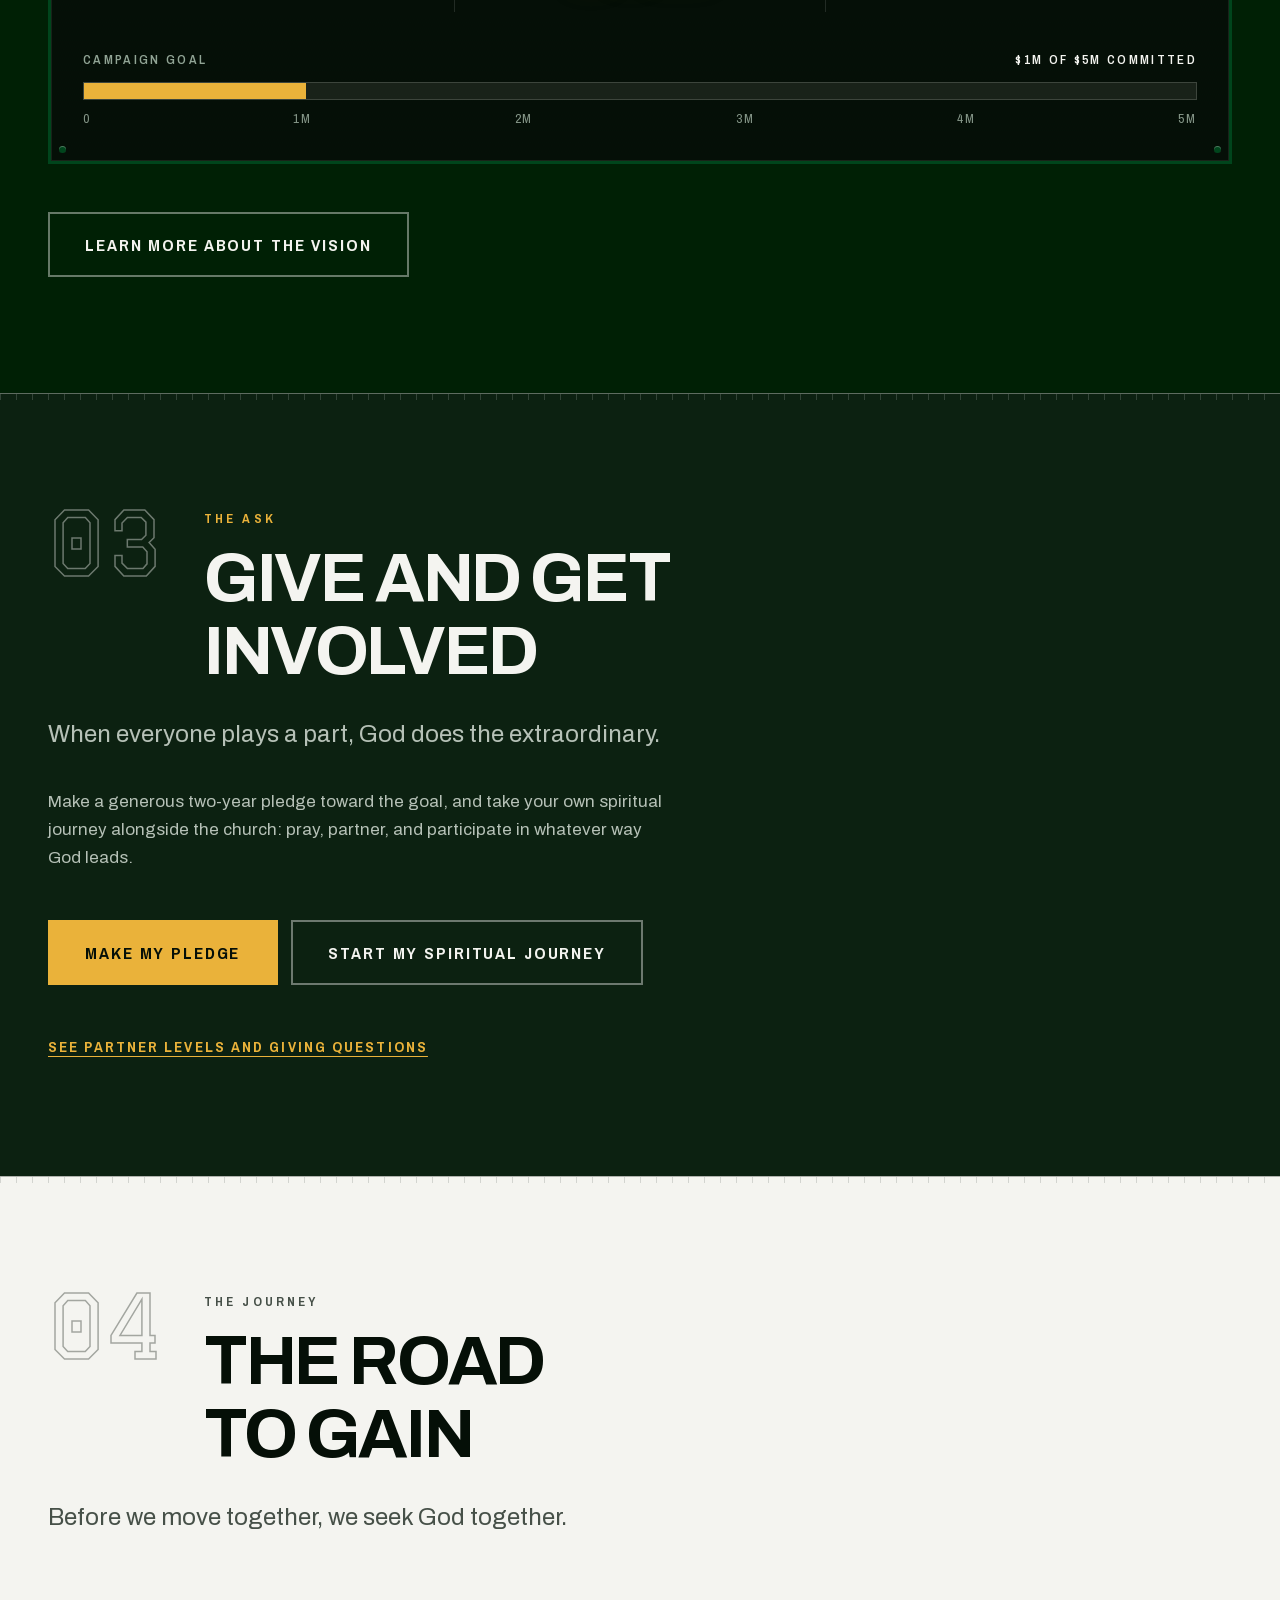
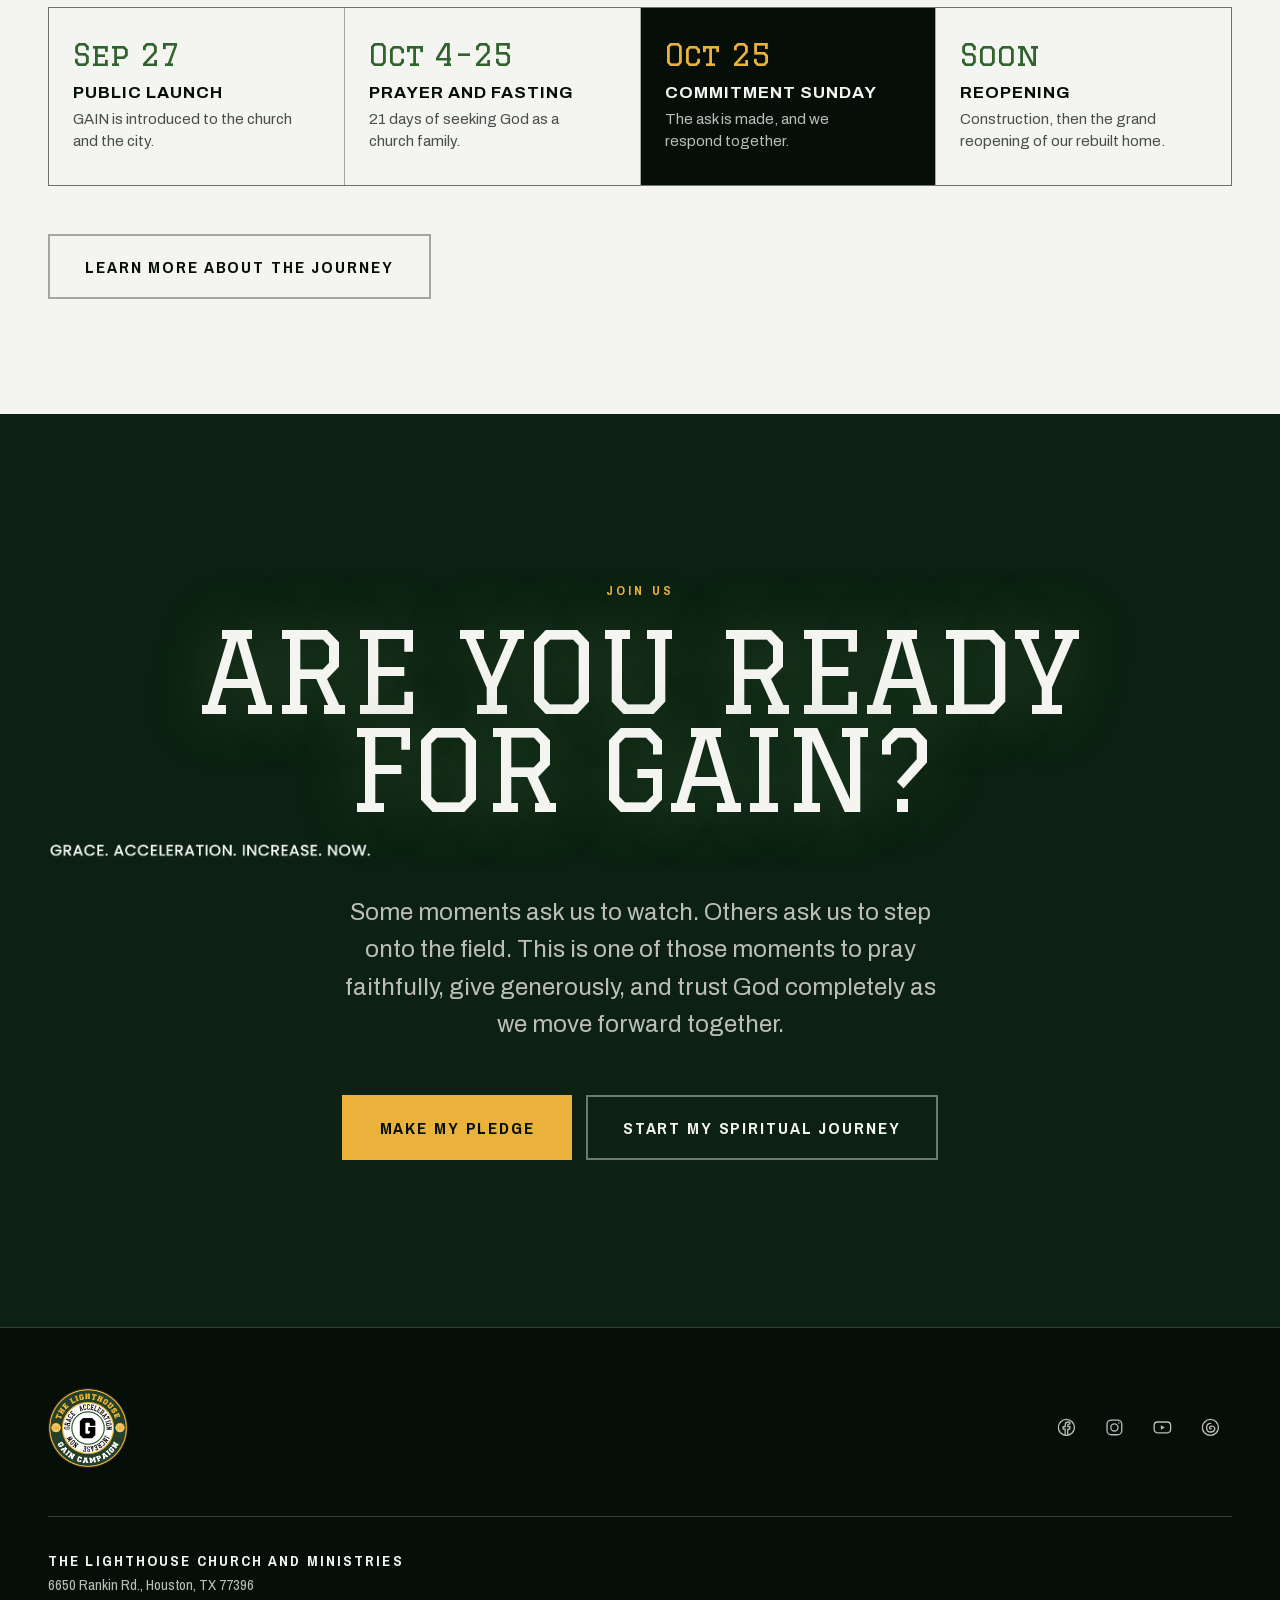
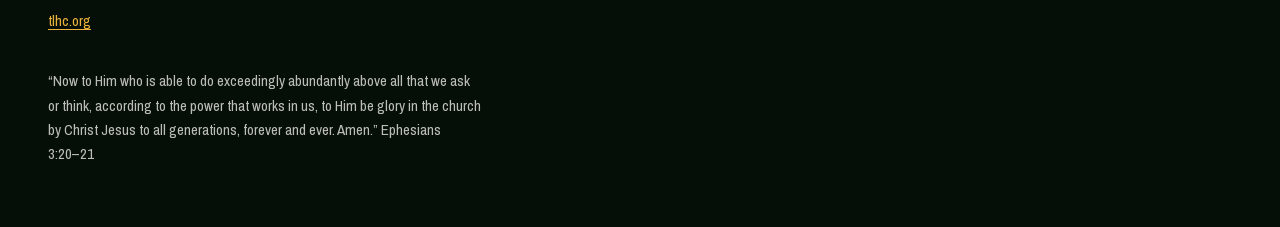
==== commit 9f1ac496: "Sticky bar button: I'm in -> Pledge Co-Authored-By: Claude Sonnet 5.5 <noreply@anthropic.com>" ====
--- a/index.html
+++ b/index.html
@@ -297,7 +297,7 @@
 <div class="sticky" id="sticky">
   <span>$5,000,000 goal. Two&#8209;year pledge.</span>
   <a class="btn btn--gold" href="https://pushpay.com/c/3cbe65edb3354a21a2f06c26df8ffdff/k5p4QbYUJurzppHIJHQ8dA" target="_blank" rel="noopener">
-    I'm in<span class="sr-only"> (opens in a new tab)</span>
+    Pledge<span class="sr-only"> (opens in a new tab)</span>
   </a>
 </div>
 
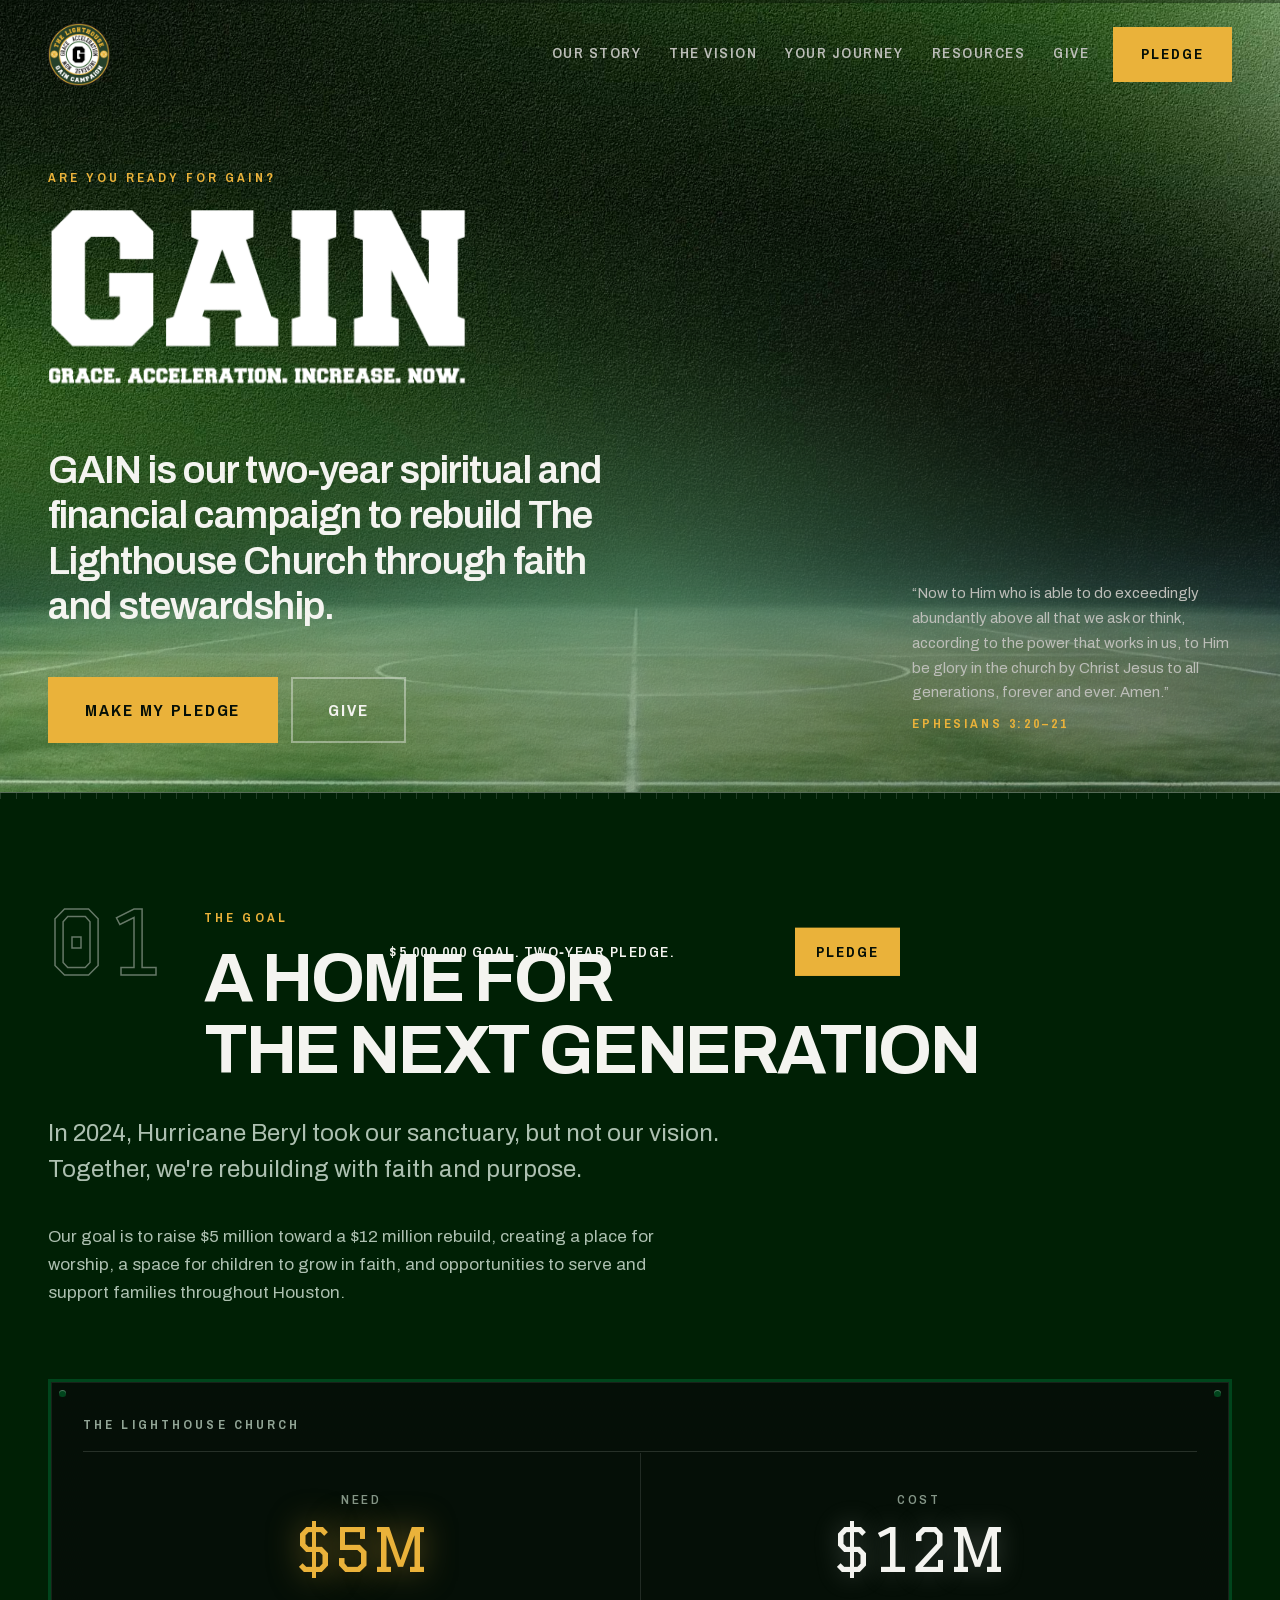
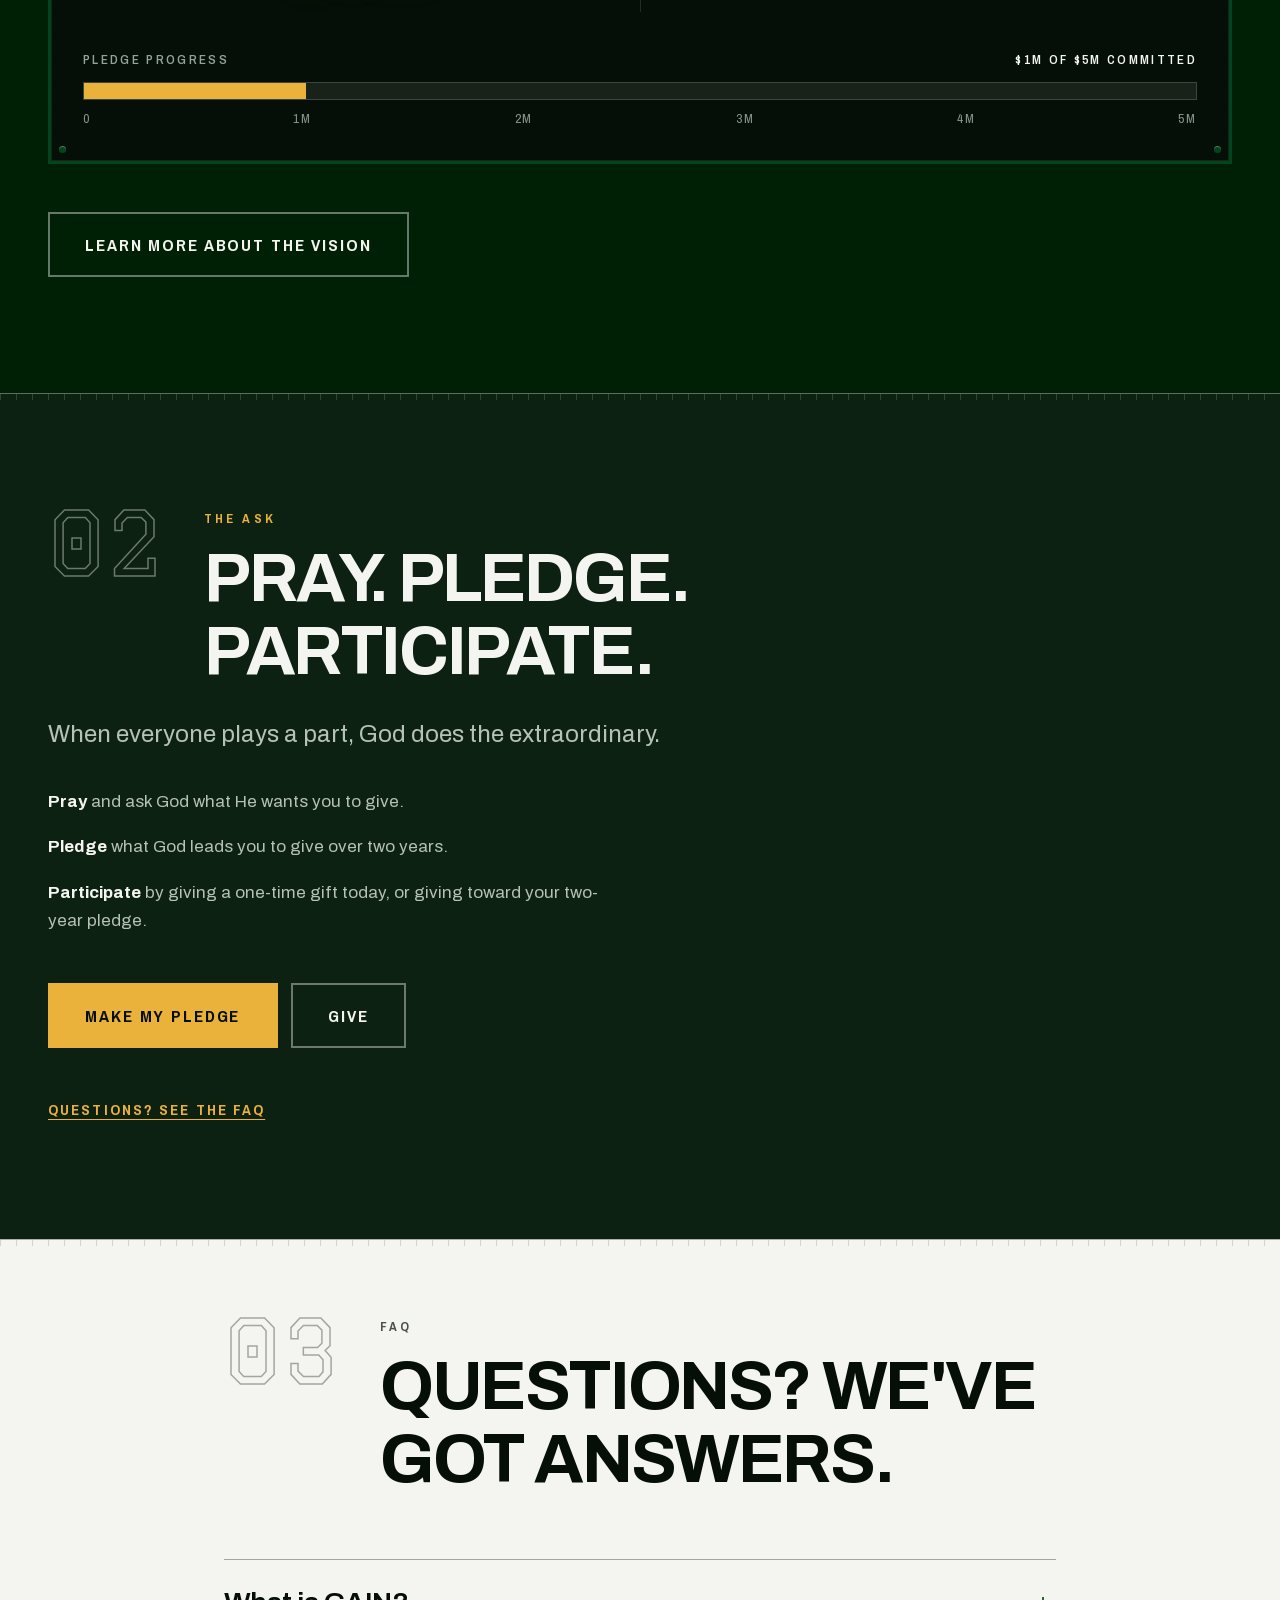
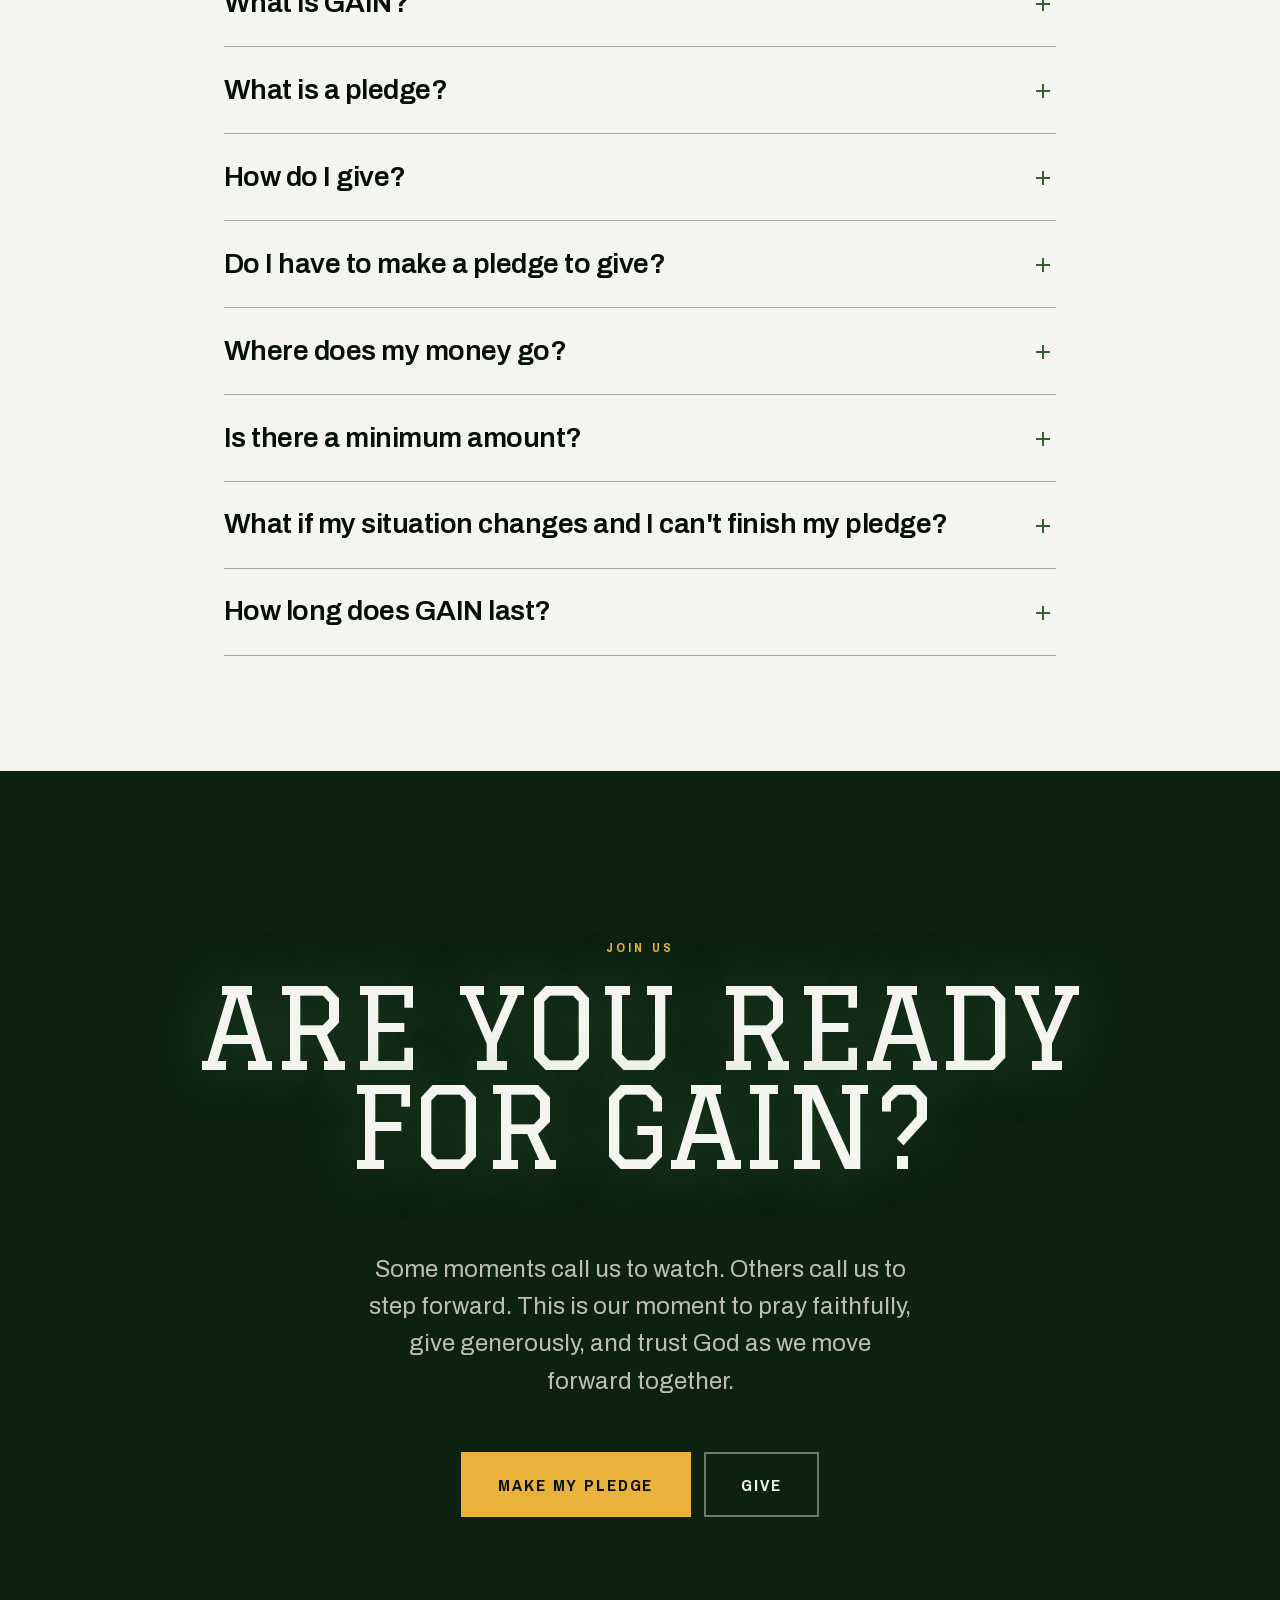
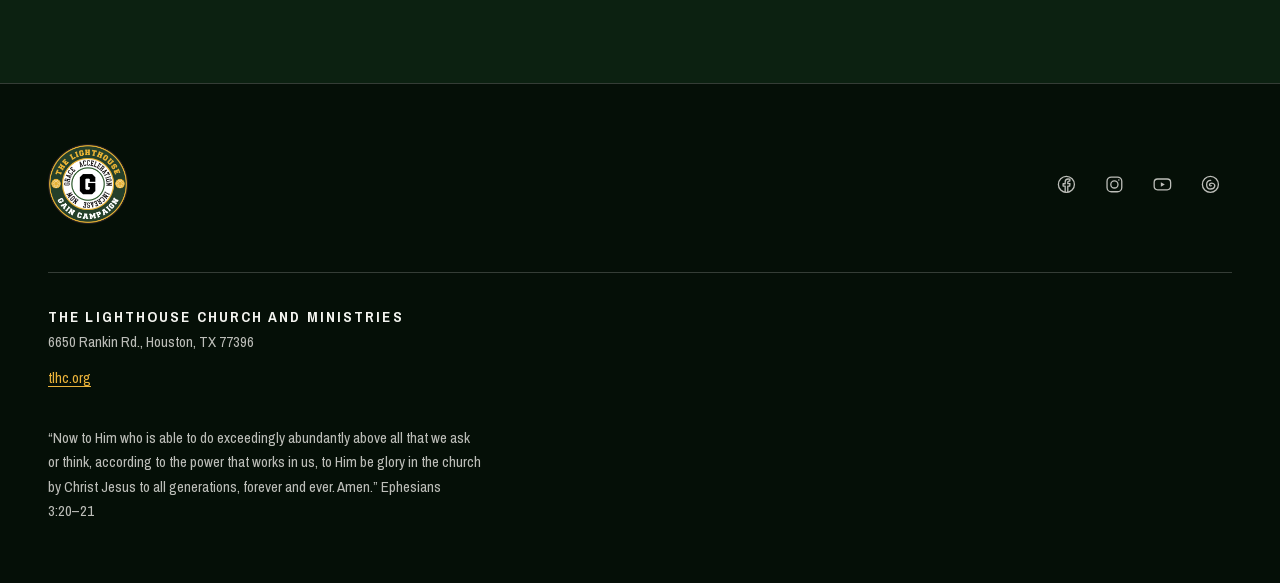
==== commit f776bdab: "Apply Website Copy Revisions V3: homepage, Give, Pledge, Resources - Homepage: new hero/goal/ask cop" ====
--- a/index.html
+++ b/index.html
@@ -40,8 +40,8 @@
       <a href="/give">Give</a>
     </nav>
 
-    <a class="btn btn--gold nav__cta" href="https://pushpay.com/c/3cbe65edb3354a21a2f06c26df8ffdff/k5p4QbYUJurzppHIJHQ8dA" target="_blank" rel="noopener">
-      Pledge<span class="sr-only"> (opens in a new tab)</span>
+    <a class="btn btn--gold nav__cta" href="/pledge">
+      Pledge
     </a>
 
     <button class="burger" id="burger" aria-expanded="false" aria-controls="drawer" aria-label="Open menu">
@@ -55,8 +55,8 @@
     <a href="/journey">Your Journey</a>
     <a href="/resources">Resources</a>
     <a href="/give">Give</a>
-    <a class="drawer__cta" href="https://pushpay.com/c/3cbe65edb3354a21a2f06c26df8ffdff/k5p4QbYUJurzppHIJHQ8dA" target="_blank" rel="noopener">
-      Pledge<span class="sr-only"> (opens in a new tab)</span>
+    <a class="drawer__cta" href="/pledge">
+      Pledge
     </a>
   </div>
 </header>
@@ -76,7 +76,7 @@
     </h1>
 
     <div class="hero__ledes r" data-r="4">
-      <p class="hero__lede hero__lede--one">GAIN is our church&#8209;wide campaign to rebuild The Lighthouse Church, and a 21&#8209;day journey to seek God together first.</p>
+      <p class="hero__lede hero__lede--one">GAIN is our two&#8209;year spiritual and financial campaign to rebuild The Lighthouse Church through faith and stewardship.</p>
     </div>
 
     <blockquote class="verse r" data-r="5">
@@ -87,10 +87,8 @@
     </blockquote>
 
     <div class="hero__acts r" data-r="6">
-      <a class="btn btn--gold btn--lg" href="/pledge">
-        Make my pledge
-      </a>
-      <a class="btn btn--ghost btn--lg" href="/resources/spiritual-commitment">Start my spiritual journey</a>
+      <a class="btn btn--gold btn--lg" href="/pledge">Make My Pledge</a>
+      <a class="btn btn--ghost btn--lg" href="/give">Give</a>
     </div>
   </div>
 </section>
@@ -99,19 +97,17 @@
 <section class="band band--navy" id="goal">
   <div class="wrap">
     <header class="shead">
-      <span class="shead__num" aria-hidden="true">02</span>
+      <span class="shead__num" aria-hidden="true">01</span>
       <div class="shead__txt">
         <p class="kicker kicker--gold">The goal</p>
         <h2>A home for <br>the next generation</h2>
       </div>
     </header>
 
-    <p class="lede lede--wide">In 2024, Hurricane Beryl took our sanctuary. Together, we're building it again.</p>
+    <p class="lede lede--wide">In 2024, Hurricane Beryl took our sanctuary, but not our vision. Together, we're rebuilding with faith and purpose.</p>
 
     <div class="prose">
-      <p>We're raising $5 million upfront toward a $12 million rebuild: a worship home for
-      our whole church family, spaces where children learn about Jesus, and room for
-      counseling, food, and care for Houston families.</p>
+      <p>Our goal is to raise $5 million toward a $12 million rebuild, creating a place for worship, a space for children to grow in faith, and opportunities to serve and support families throughout Houston.</p>
     </div>
 
     <div class="scoreboard" id="scoreboard">
@@ -119,27 +115,23 @@
 
       <div class="scoreboard__head">
         <span>The Lighthouse Church</span>
-        <span class="scoreboard__live">Rebuild fund</span>
       </div>
 
       <div class="scoreboard__rows">
+        <div class="sb sb--key">
+          <span class="sb__lab">Need</span>
+          <span class="sb__fig" data-count="5" data-prefix="$" data-suffix="M">$5M</span>
+        </div>
         <div class="sb">
-          <span class="sb__lab">Total cost to rebuild</span>
+          <span class="sb__lab">Cost</span>
           <span class="sb__fig" data-count="12" data-prefix="$" data-suffix="M">$12M</span>
         </div>
-        <div class="sb sb--key">
-          <span class="sb__lab">Needed upfront</span>
-          <span class="sb__fig" data-count="5" data-prefix="$" data-suffix="M">$5M</span>
-        </div>
-        <div class="sb">
-          <span class="sb__lab">Already in house</span>
-          <span class="sb__fig" data-count="1" data-prefix="$" data-suffix="M">$1M</span>
-        </div>
-      </div>
-
+      </div>
+
+      <!-- Pledge Progress: update the "$1M" text and --pct (committed / 5M) as pledges come in -->
       <div class="meter">
         <div class="meter__lab">
-          <span>Campaign goal</span>
+          <span>Pledge Progress</span>
           <span>$1M of $5M committed</span>
         </div>
         <div class="meter__track" role="img" aria-label="20 percent of the 5 million dollar goal is committed">
@@ -151,9 +143,8 @@
       </div>
     </div>
 
-
     <div class="more">
-      <a class="btn btn--ghost btn--lg" href="/vision">Learn more about the vision</a>
+      <a class="btn btn--ghost btn--lg" href="/assets/gain-booklet.pdf" target="_blank" rel="noopener">Learn More About the Vision<span class="sr-only"> (opens the booklet in a new tab)</span></a>
     </div>
   </div>
 </section>
@@ -162,54 +153,81 @@
 <section class="band band--green" id="ask">
   <div class="wrap">
     <header class="shead">
+      <span class="shead__num" aria-hidden="true">02</span>
+      <div class="shead__txt">
+        <p class="kicker kicker--gold">The ask</p>
+        <h2>Pray. Pledge. <br>Participate.</h2>
+      </div>
+    </header>
+
+    <p class="lede lede--wide">When everyone plays a part, God does the extraordinary.</p>
+
+    <div class="prose">
+      <p><b>Pray</b> and ask God what He wants you to give.</p>
+      <p><b>Pledge</b> what God leads you to give over two years.</p>
+      <p><b>Participate</b> by giving a one-time gift today, or giving toward your two-year pledge.</p>
+    </div>
+
+    <div class="hero__acts">
+      <a class="btn btn--gold btn--lg" href="/pledge">Make My Pledge</a>
+      <a class="btn btn--ghost btn--lg" href="/give">Give</a>
+    </div>
+
+    <p class="more"><a class="textlink" href="#faq">Questions? See the FAQ</a></p>
+  </div>
+</section>
+
+<!-- ══ FAQ ═════════════════════════════════════════════════════════ -->
+<section class="band band--chalk band--tight" id="faq">
+  <div class="wrap wrap--narrow">
+    <header class="shead">
       <span class="shead__num" aria-hidden="true">03</span>
       <div class="shead__txt">
-        <p class="kicker kicker--gold">The ask</p>
-        <h2>Give and get <br>involved</h2>
+        <p class="kicker">FAQ</p>
+        <h2>Questions? We've <br>got answers.</h2>
       </div>
     </header>
 
-    <p class="lede lede--wide">When everyone plays a part, God does the extraordinary.</p>
-
-    <div class="prose">
-      <p>Make a generous two-year pledge toward the goal, and take your own spiritual
-      journey alongside the church: pray, partner, and participate in whatever way
-      God leads.</p>
-    </div>
-
-    <div class="hero__acts">
-      <a class="btn btn--gold btn--lg" href="https://pushpay.com/c/3cbe65edb3354a21a2f06c26df8ffdff/k5p4QbYUJurzppHIJHQ8dA" target="_blank" rel="noopener">
-        Make my pledge<span class="sr-only"> (opens in a new tab)</span>
-      </a>
-      <a class="btn btn--ghost btn--lg" href="/resources/spiritual-commitment">Start my spiritual journey</a>
-    </div>
-
-    <p class="more"><a class="textlink" href="/give">See partner levels and giving questions</a></p>
-  </div>
-</section>
-
-<!-- ══ THE JOURNEY ══════════════════════════════════════════════════ -->
-<section class="band band--chalk" id="journey">
-  <div class="wrap">
-    <header class="shead">
-      <span class="shead__num" aria-hidden="true">04</span>
-      <div class="shead__txt">
-        <p class="kicker">The journey</p>
-        <h2>The road <br>to GAIN</h2>
-      </div>
-    </header>
-
-    <p class="lede">Before we move together, we seek God together.</p>
-
-    <ol class="road">
-      <li><span class="road__d">Sep 27</span><h3>Public launch</h3><p>GAIN is introduced to the church and the city.</p></li>
-      <li><span class="road__d">Oct 4&#8211;25</span><h3>Prayer and fasting</h3><p>21 days of seeking God as a church family.</p></li>
-      <li class="road--hero"><span class="road__d">Oct 25</span><h3>Commitment Sunday</h3><p>The ask is made, and we respond together.</p></li>
-      <li><span class="road__d">Soon</span><h3>Reopening</h3><p>Construction, then the grand reopening of our rebuilt home.</p></li>
-    </ol>
-
-    <div class="more">
-      <a class="btn btn--ghost btn--lg" href="/journey">Learn more about the journey</a>
+    <div class="qa">
+      <details>
+        <summary>What is GAIN?</summary>
+        <div class="qa__body"><p>GAIN stands for Grace. Acceleration. Increase. Now. It's our two-year spiritual and financial campaign to rebuild The Lighthouse Church after Hurricane Beryl destroyed our sanctuary in 2024. The total rebuilding cost is approximately $12 million, with an initial goal of raising $5 million upfront through the generosity and commitment of our church family and supporters.</p></div>
+      </details>
+
+      <details>
+        <summary>What is a pledge?</summary>
+        <div class="qa__body"><p>A pledge is a promise to give a certain amount of money to GAIN over the next two years. You pick the amount. You don't pay it all at once. For example, if you pledge $2,400, you could give $100 a month for 24 months. If you pledge $600, that's $25 a month. You can give weekly, monthly, yearly, or whenever you're able. There is no minimum pledge.</p></div>
+      </details>
+
+      <details>
+        <summary>How do I give?</summary>
+        <div class="qa__body"><p>Visit the Give page, where you can enter an amount and give using your card or bank account. You can make a one-time gift or set up automatic weekly or monthly giving. If you've already made a pledge, your gifts will count toward your commitment. You can also give in person on Sundays: write "GAIN" on your giving envelope, or choose GAIN when you give electronically in service.</p></div>
+      </details>
+
+      <details>
+        <summary>Do I have to make a pledge to give?</summary>
+        <div class="qa__body"><p>No! You can make a one-time gift at any time without making a pledge. Pledges help us plan for the next two years by giving us a better understanding of the financial commitments toward our rebuilding goal. Every gift makes a difference, with or without a pledge.</p></div>
+      </details>
+
+      <details>
+        <summary>Where does my money go?</summary>
+        <div class="qa__body"><p>Every dollar given to GAIN goes toward rebuilding our church, including a new sanctuary where we can worship together, classrooms for our children and youth, spaces for counseling and care, and the ability to continue serving Houston families through food and community support. All GAIN contributions are dedicated to our rebuilding efforts.</p></div>
+      </details>
+
+      <details>
+        <summary>Is there a minimum amount?</summary>
+        <div class="qa__body"><p>No! There is no minimum pledge or gift. Whether it's $5, $50, or $5,000, every gift makes a difference. The giving chart on the Pledge page provides examples, but you're welcome to give any amount.</p></div>
+      </details>
+
+      <details>
+        <summary>What if my situation changes and I can't finish my pledge?</summary>
+        <div class="qa__body"><p>That's totally okay! A pledge is a plan, not a bill. If your circumstances change, you can adjust your pledge, give less, or pause your giving. Simply email <a href="mailto:gainjourney@tlhc.org">gainjourney@tlhc.org</a> and we'll help update your commitment. You won't be charged for any portion of your pledge you're unable to fulfill.</p></div>
+      </details>
+
+      <details>
+        <summary>How long does GAIN last?</summary>
+        <div class="qa__body"><p>GAIN is a two-year campaign that began on Commitment Sunday, October 25, 2026, and runs through October 2028. You can make a pledge or give at any time throughout the two-year campaign.</p></div>
+      </details>
     </div>
   </div>
 </section>
@@ -221,14 +239,10 @@
     <p class="kicker kicker--gold">Join us</p>
     <h2 class="final__h">Are you ready <br>for GAIN?</h2>
     <p class="final__tag"><img src="assets/gain-tagline.png" alt="Grace. Acceleration. Increase. Now." class="tagline-img"></p>
-    <p class="final__body">Some moments ask us to watch. Others ask us to step onto the
-    field. This is one of those moments to pray faithfully, give generously, and trust
-    God completely as we move forward together.</p>
+    <p class="final__body">Some moments call us to watch. Others call us to step forward. This is our moment to pray faithfully, give generously, and trust God as we move forward together.</p>
     <div class="hero__acts hero__acts--center">
-      <a class="btn btn--gold btn--lg" href="https://pushpay.com/c/3cbe65edb3354a21a2f06c26df8ffdff/k5p4QbYUJurzppHIJHQ8dA" target="_blank" rel="noopener">
-        Make my pledge<span class="sr-only"> (opens in a new tab)</span>
-      </a>
-      <a class="btn btn--ghost btn--lg" href="/resources/spiritual-commitment">Start my spiritual journey</a>
+      <a class="btn btn--gold btn--lg" href="/pledge">Make My Pledge</a>
+      <a class="btn btn--ghost btn--lg" href="/give">Give</a>
     </div>
   </div>
 </section>
@@ -296,8 +310,8 @@
 <!-- sticky ask -->
 <div class="sticky" id="sticky">
   <span>$5,000,000 goal. Two&#8209;year pledge.</span>
-  <a class="btn btn--gold" href="https://pushpay.com/c/3cbe65edb3354a21a2f06c26df8ffdff/k5p4QbYUJurzppHIJHQ8dA" target="_blank" rel="noopener">
-    Pledge<span class="sr-only"> (opens in a new tab)</span>
+  <a class="btn btn--gold" href="/pledge">
+    Pledge
   </a>
 </div>
 
--- a/styles.css
+++ b/styles.css
@@ -495,6 +495,7 @@
 .wordmark__img { height: 0.91em; width: auto; display: block; }
 
 .tagline-img { height: 0.85em; width: auto; display: block; }
+.final__tag .tagline-img { margin-inline: auto; }
 
 .hero__ledes { margin-top: clamp(1.75rem, 4vw, 2.75rem); }
 .hero__lede {
@@ -1537,3 +1538,25 @@
   .hero .r { animation: none; }
   .reveal { opacity: 1 !important; transform: none !important; }
 }
+
+
+/* ── give page: heading + subhead beside the Pushpay widget ───────── */
+.give-top { display: grid; gap: clamp(2rem, 4vw, 3rem); align-items: start; }
+.give-top__widget:empty { display: none; }
+@media (min-width: 64rem) { .give-top { grid-template-columns: minmax(0, 1fr) minmax(0, 26rem); } }
+
+/* ── pledge page ─────────────────────────────────────────────────── */
+.how__h { font-family: Graduate, Georgia, serif; font-weight: 400; font-size: var(--t-h3); text-transform: uppercase; margin-top: clamp(2.25rem, 5vw, 3.5rem); }
+.how__h + .ppp { margin-top: 1rem; }
+.pledge-page-gap { margin-top: 2rem; }
+.thanks-line { margin-top: clamp(1.75rem, 4vw, 2.5rem); font-size: var(--t-lg); line-height: 1.5; max-width: 40ch; }
+.thanks-line__sub { margin-top: 0.75rem; font-size: var(--t-sm); color: var(--fg-soft); }
+.grid__h { margin-top: clamp(3rem, 7vw, 5rem); text-transform: none; font-family: Archivo, sans-serif; font-weight: 800; line-height: 1.1; }
+.grid__intro, .grid__foot { margin-top: 0.75rem; color: var(--fg-soft); max-width: 52ch; }
+.grid__foot { margin-top: 1rem; }
+.ptable-wrap { margin-top: 1.5rem; overflow-x: auto; }
+.ptable { width: 100%; max-width: 36rem; border-collapse: collapse; font-variant-numeric: tabular-nums; }
+.ptable th, .ptable td { padding: 0.7rem 0.85rem; text-align: left; border-bottom: 1px solid var(--rule-hi); }
+.ptable thead th { font-family: "Archivo Narrow", Archivo, sans-serif; font-size: var(--t-xs); text-transform: uppercase; letter-spacing: 0.16em; border-bottom: 2px solid var(--ink); }
+.ptable tbody th { font-weight: 700; }
+.ptable tbody tr:nth-child(even) { background: oklch(var(--ink-ch) / 0.04); }
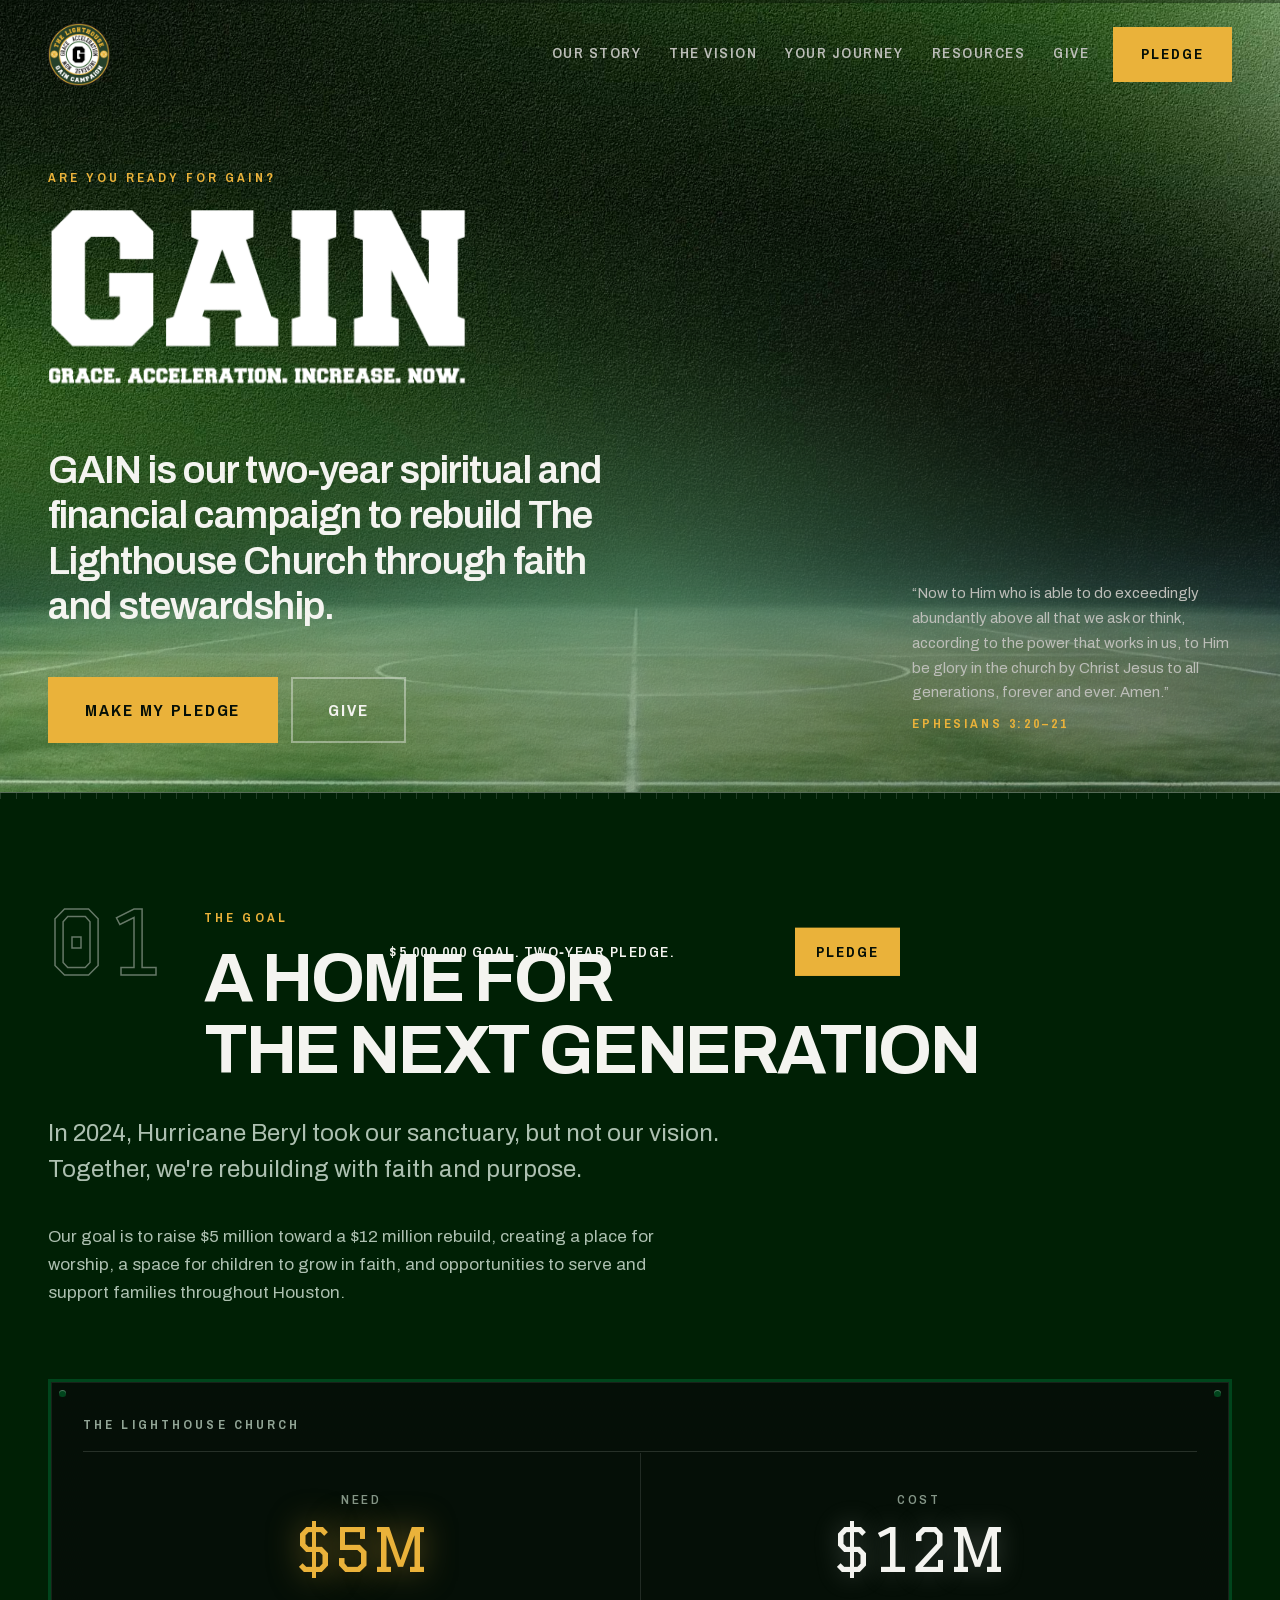
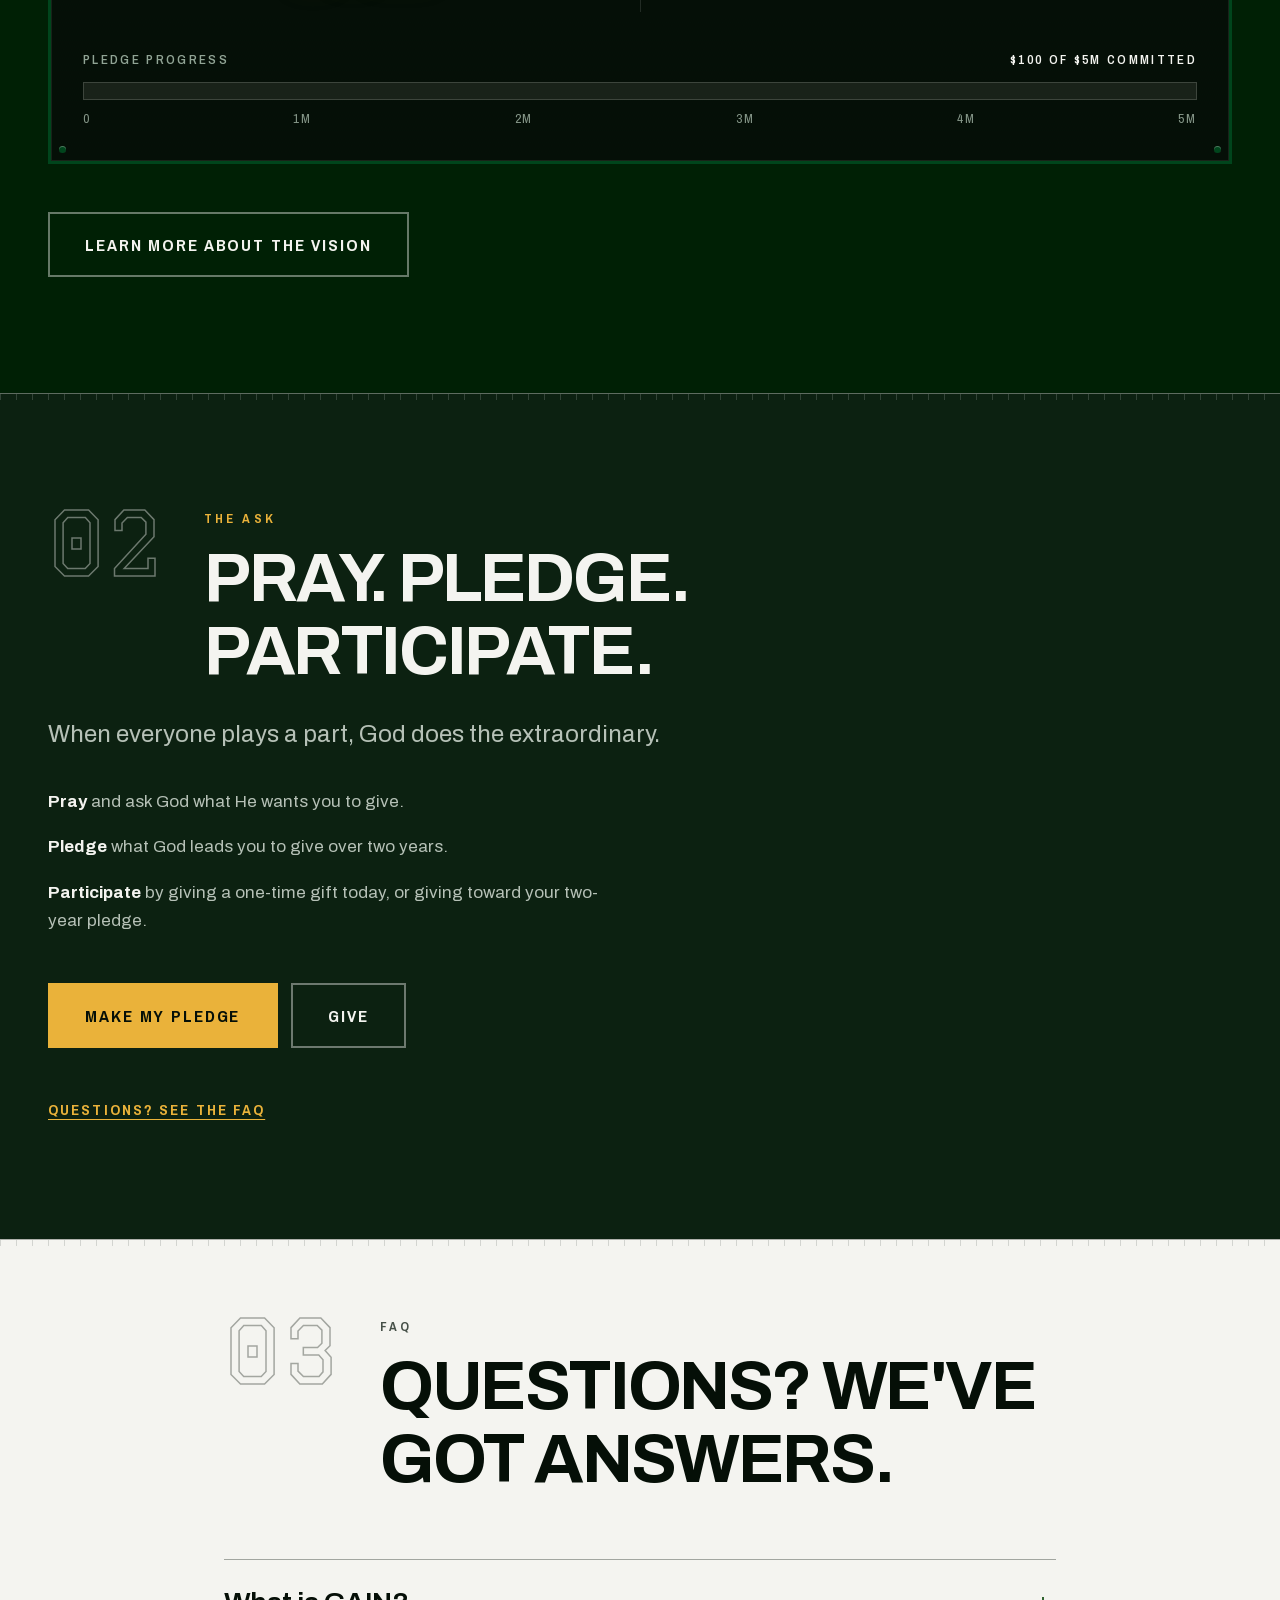
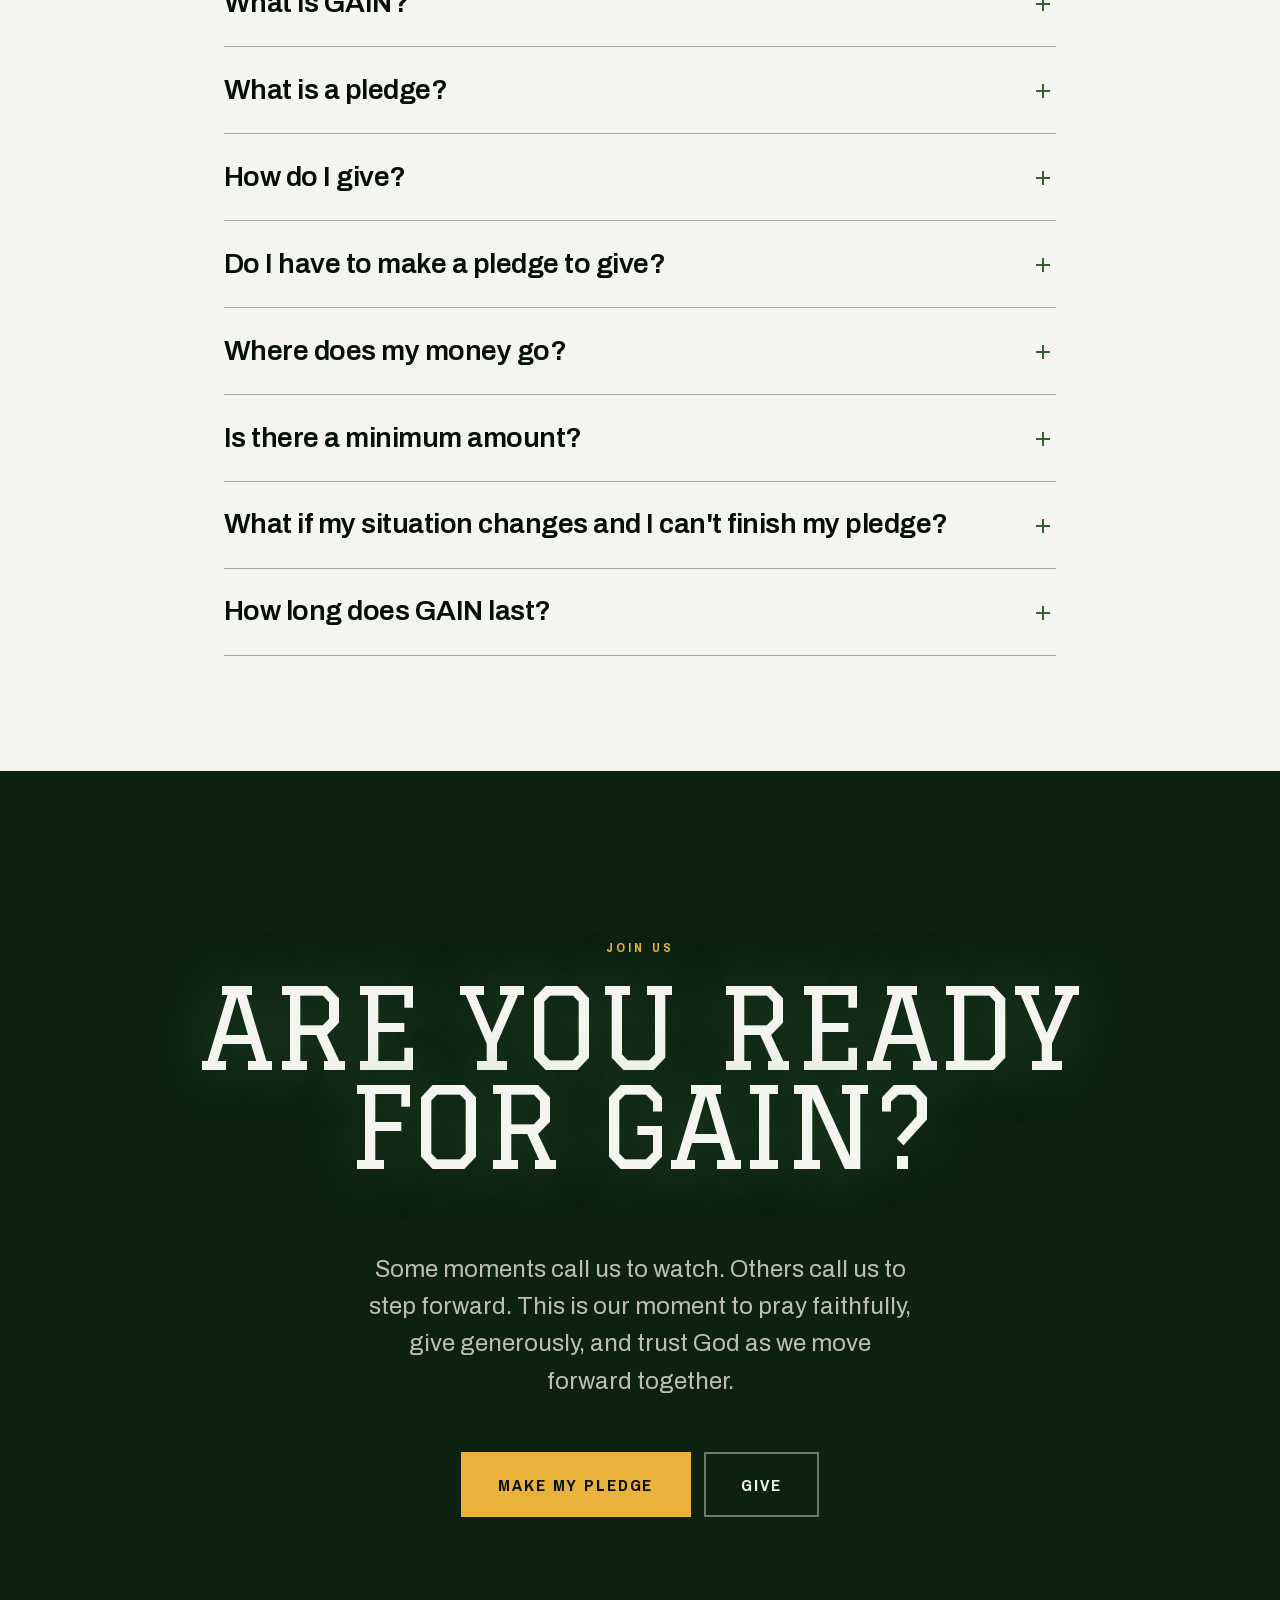
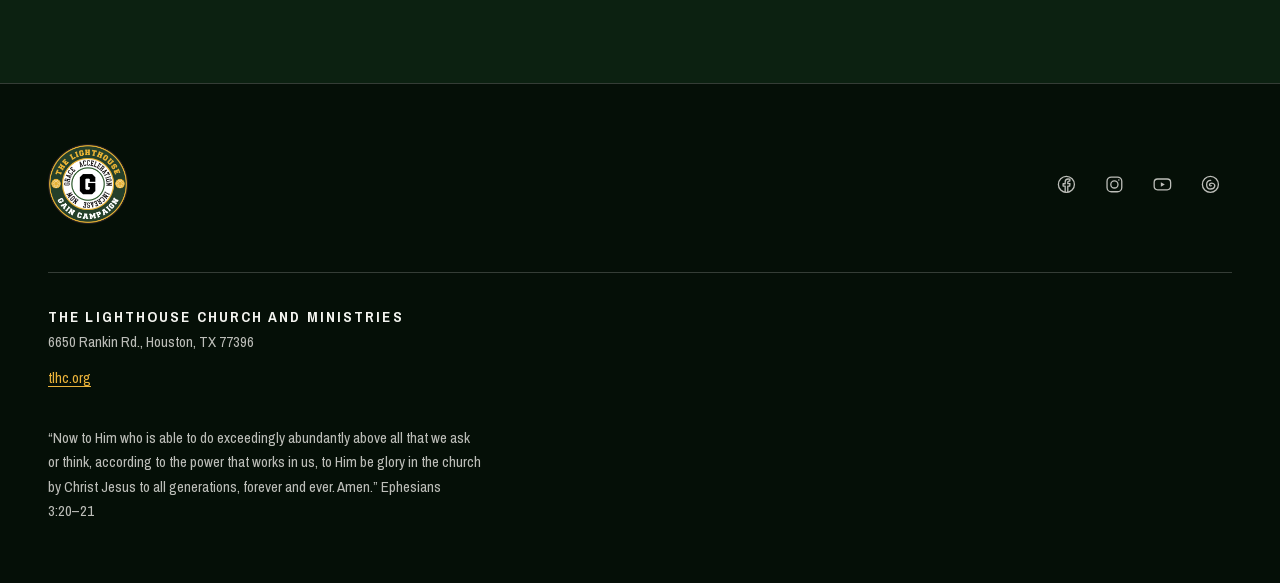
==== commit 4f777663: "Pledge Progress: $100 of $5M committed (placeholder until real figure) Co-Authored-By: Claude Sonnet" ====
--- a/index.html
+++ b/index.html
@@ -128,14 +128,14 @@
         </div>
       </div>
 
-      <!-- Pledge Progress: update the "$1M" text and --pct (committed / 5M) as pledges come in -->
+      <!-- Pledge Progress: update the "$100" text and --pct (committed / 5M) as pledges come in -->
       <div class="meter">
         <div class="meter__lab">
           <span>Pledge Progress</span>
-          <span>$1M of $5M committed</span>
-        </div>
-        <div class="meter__track" role="img" aria-label="20 percent of the 5 million dollar goal is committed">
-          <div class="meter__fill" style="--pct:20%"></div>
+          <span>$100 of $5M committed</span>
+        </div>
+        <div class="meter__track" role="img" aria-label="100 dollars of the 5 million dollar goal is committed">
+          <div class="meter__fill" style="--pct:0.002%"></div>
         </div>
         <div class="meter__ticks" aria-hidden="true">
           <span>0</span><span>1M</span><span>2M</span><span>3M</span><span>4M</span><span>5M</span>
